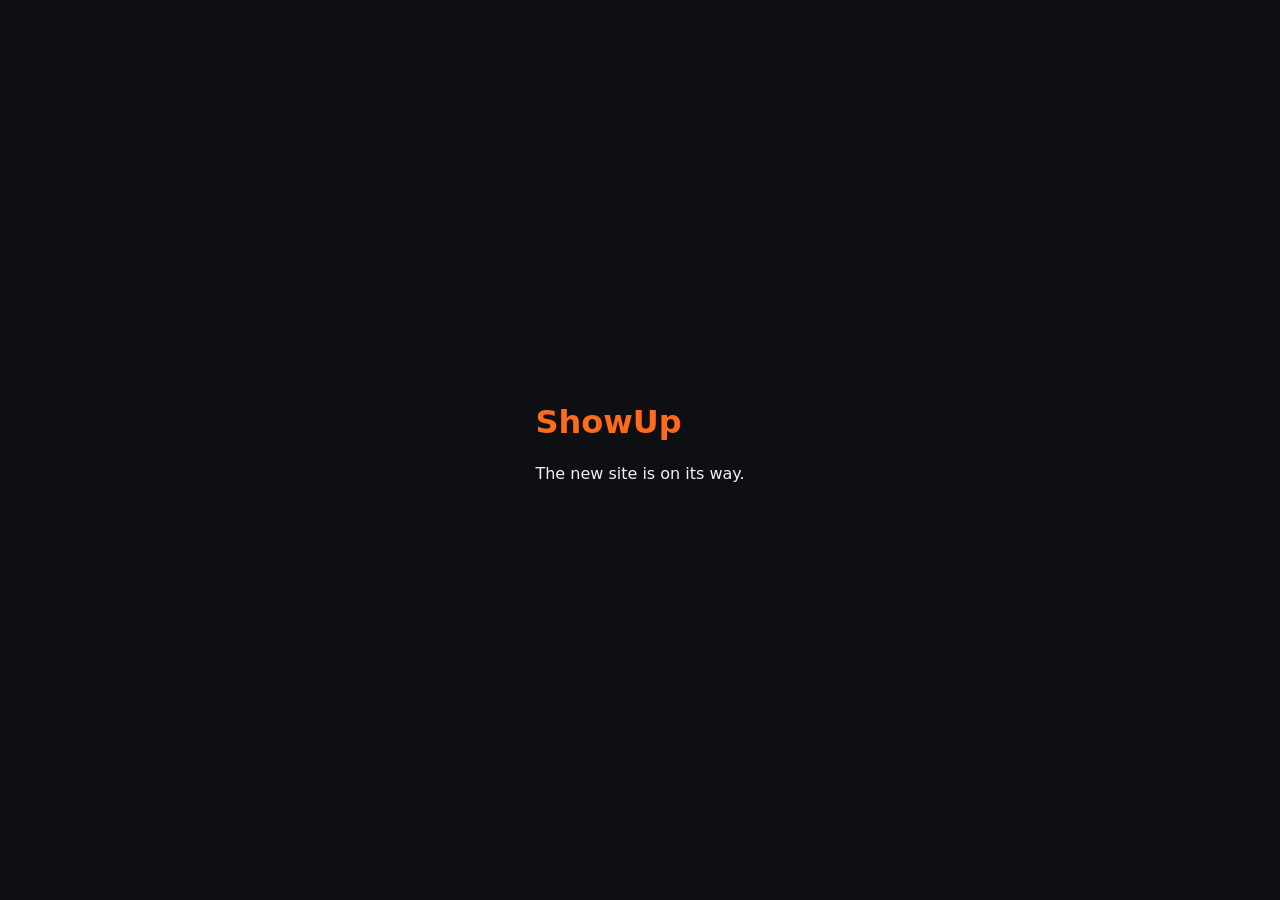
==== index.html @ 79221ba9 "chore: placeholder page while the site is built Co-Authored-By: Claude Opus 5.5 <noreply@anthropic.c" ====
<!doctype html>
<html lang="en"><head><meta charset="utf-8"><meta name="viewport" content="width=device-width, initial-scale=1"><title>ShowUp</title>
<style>body{margin:0;min-height:100vh;display:grid;place-items:center;background:#0E0F12;color:#F2F2F2;font:16px/1.5 system-ui,sans-serif}h1{color:#FF6B1A;margin:0 0 4px}</style></head>
<body><main><h1>ShowUp</h1><p>The new site is on its way.</p></main></body></html>
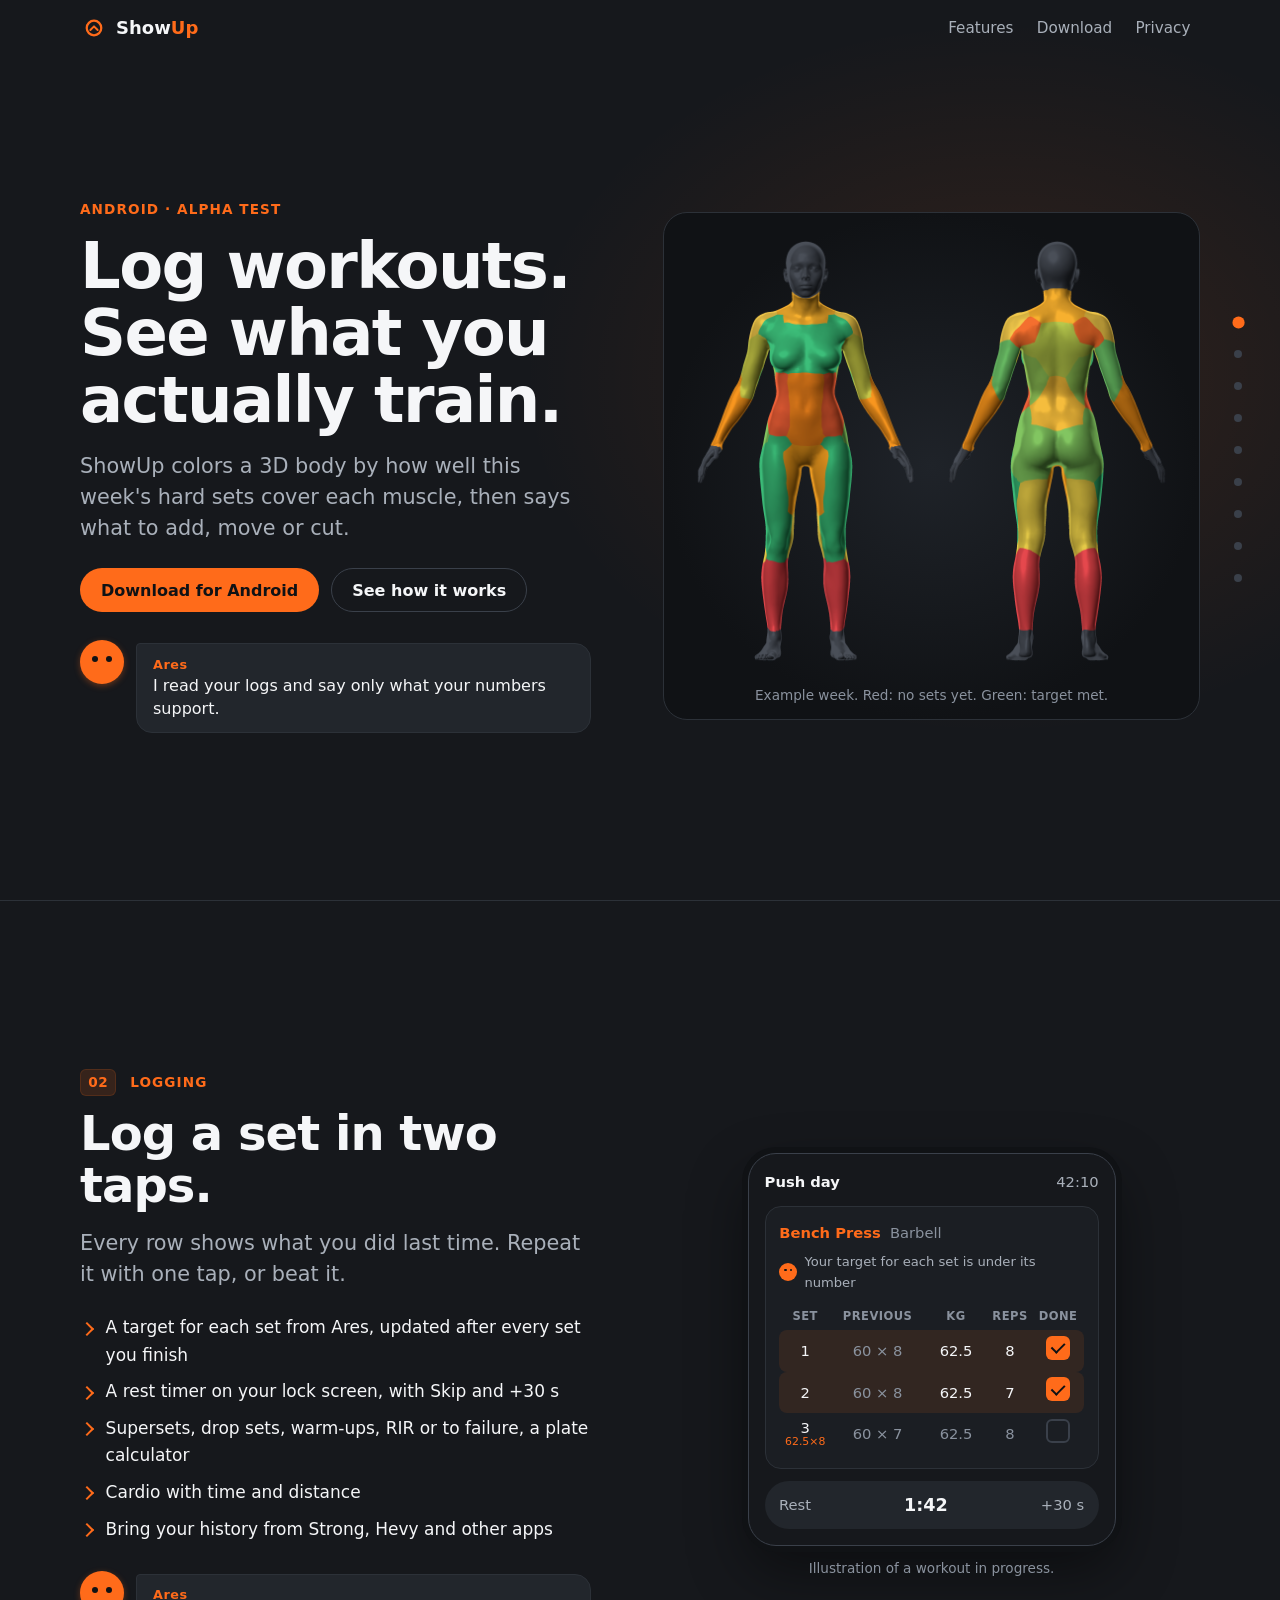
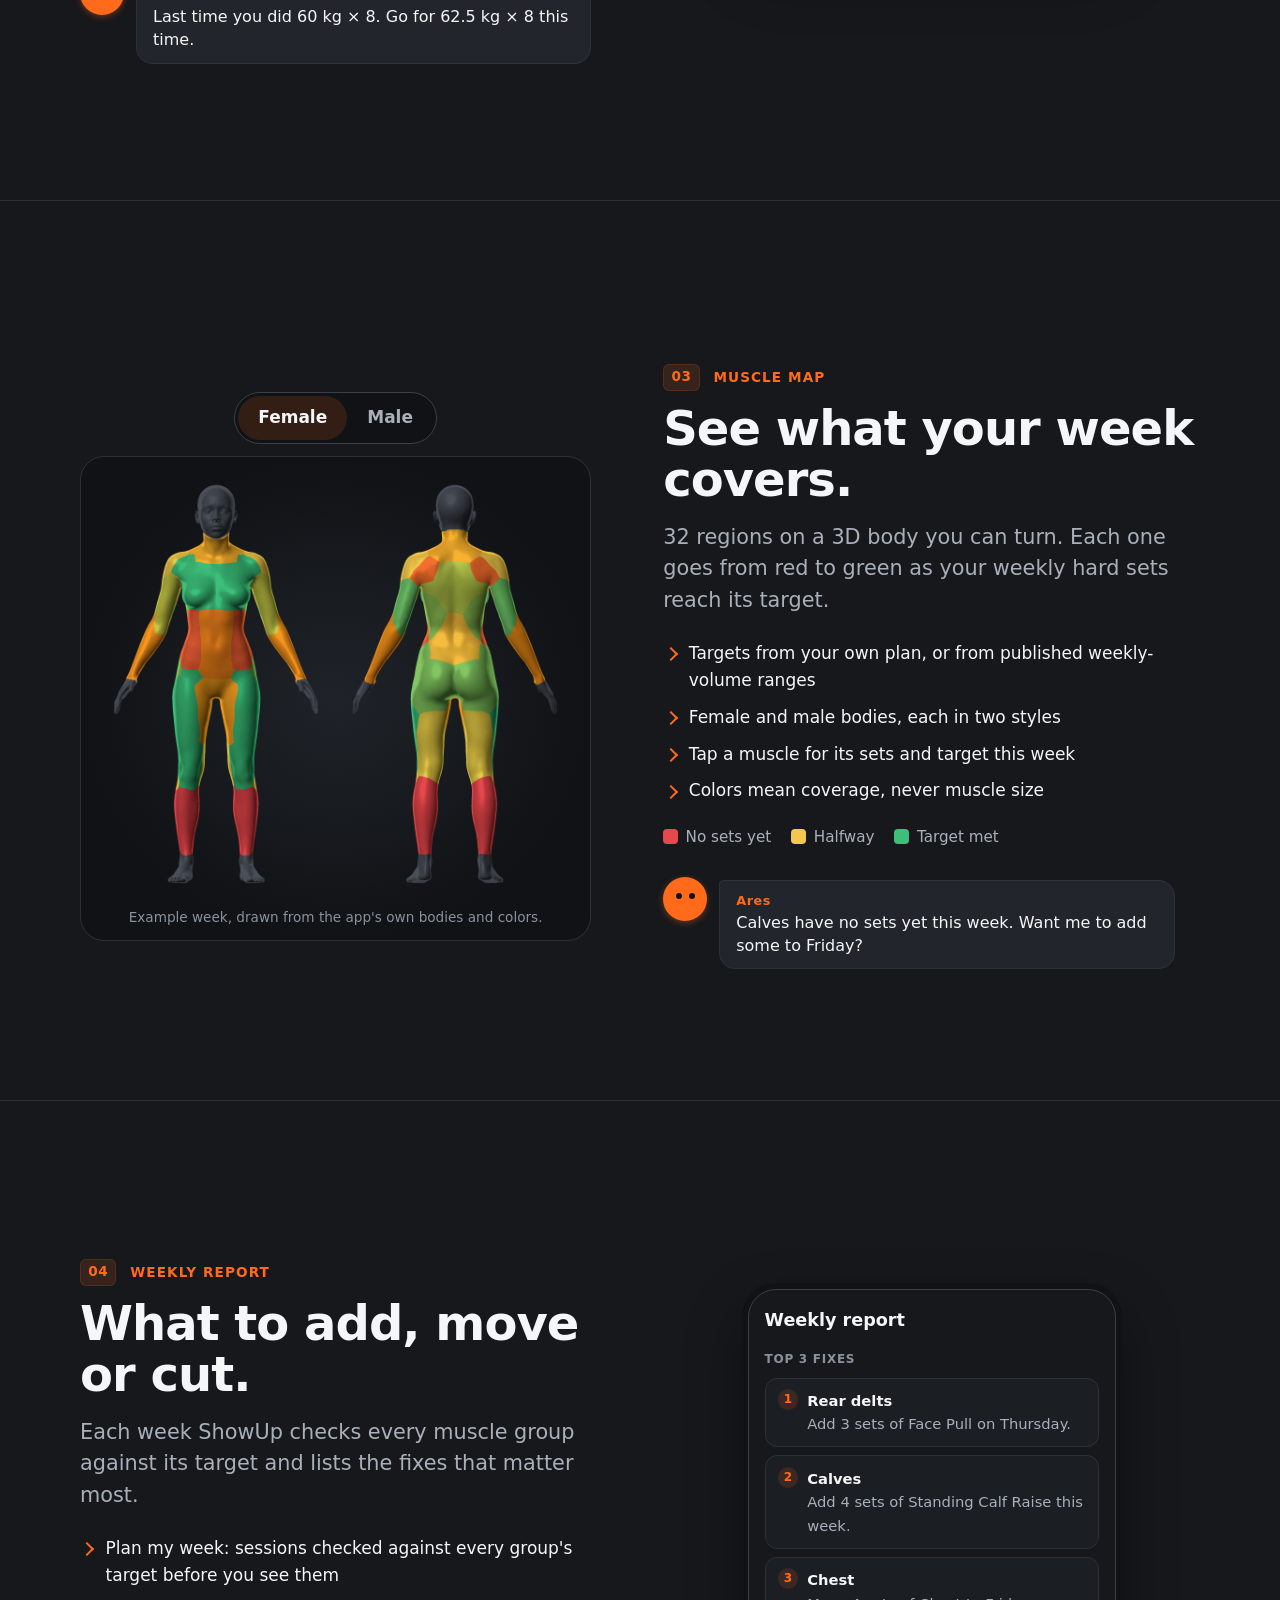
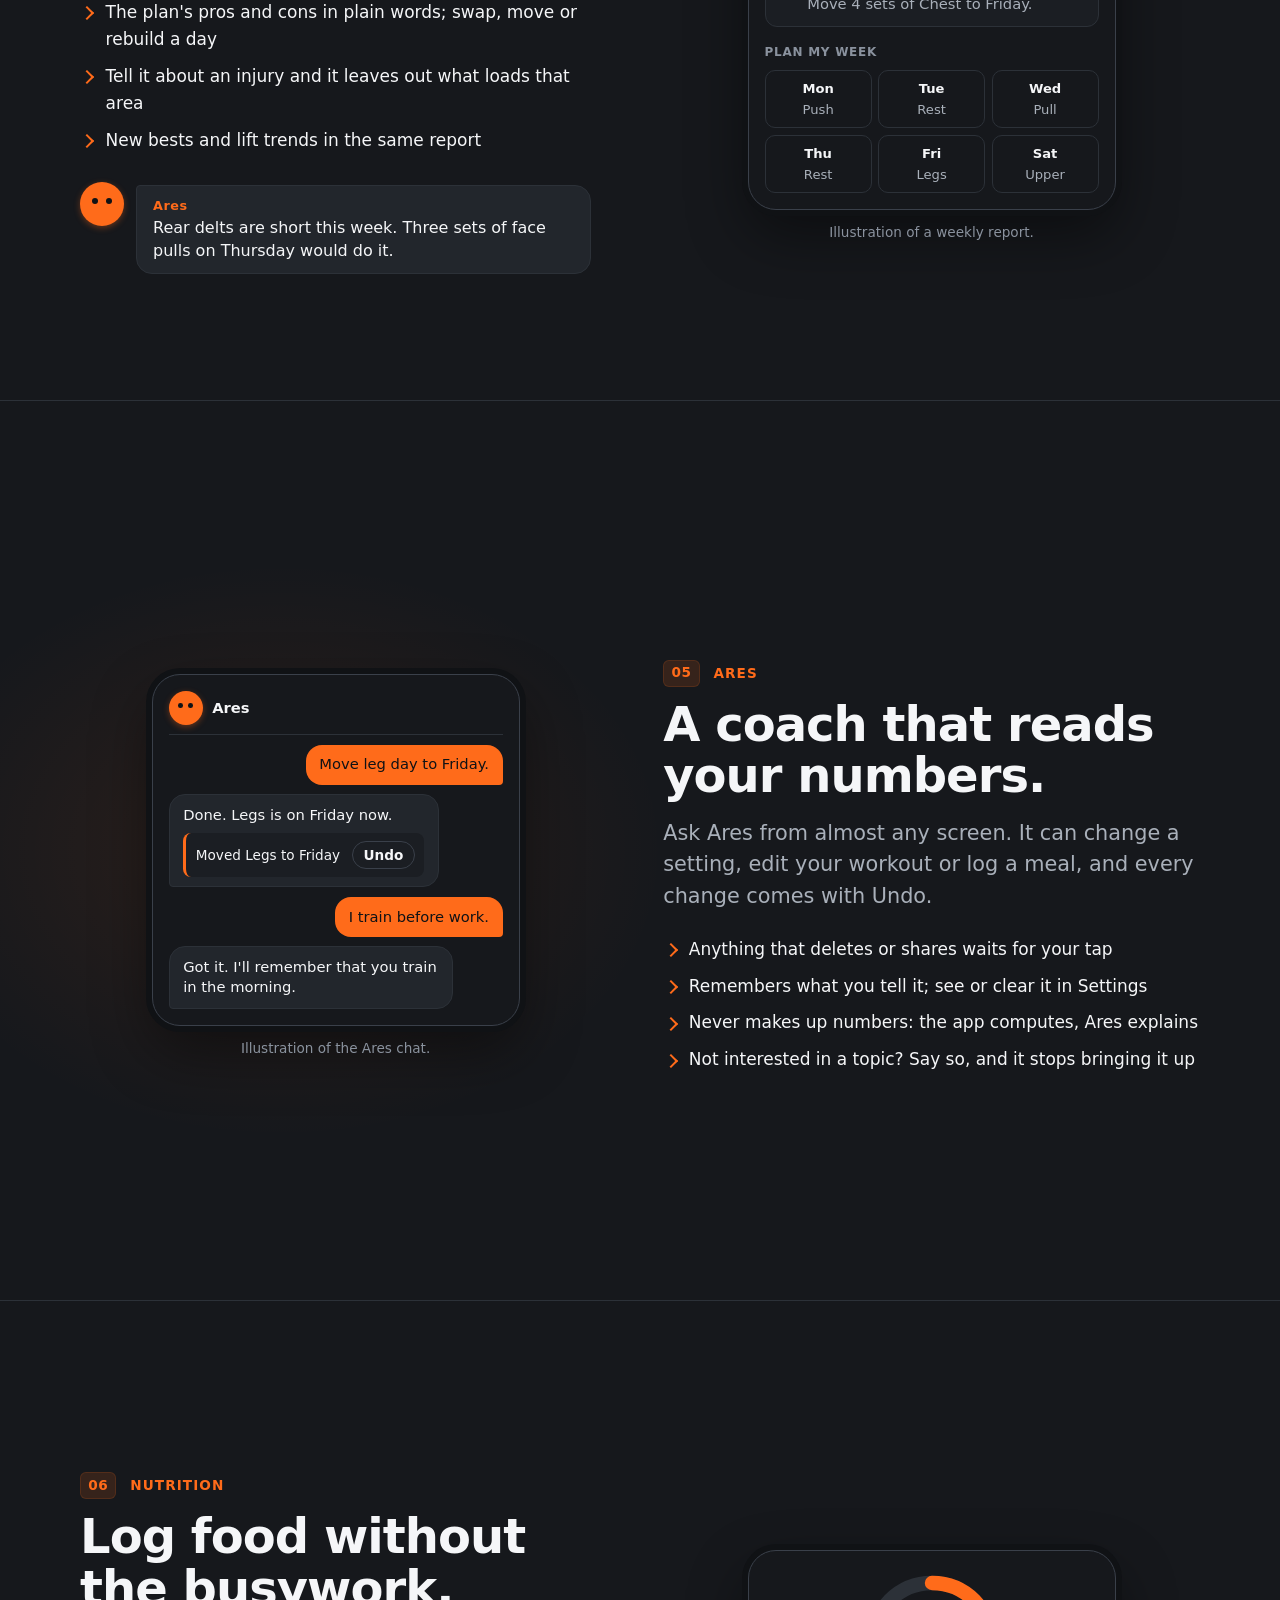
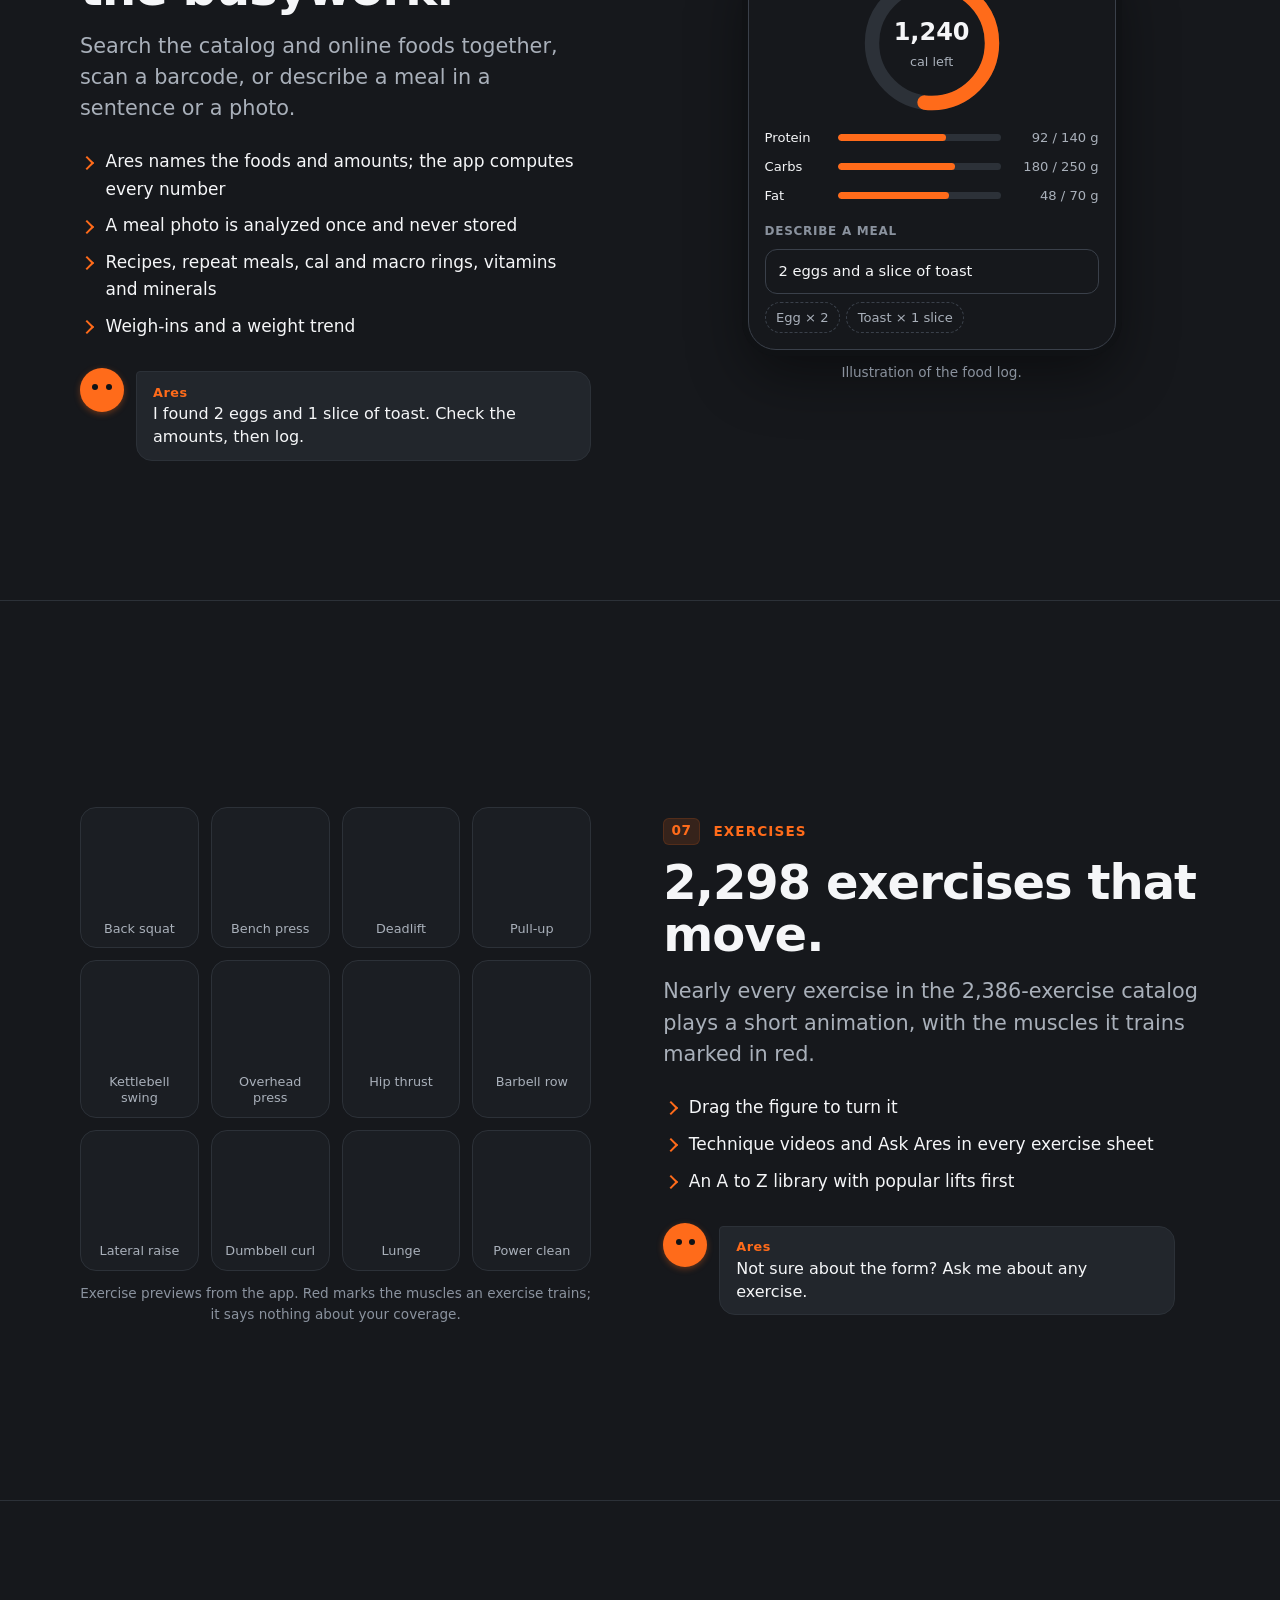
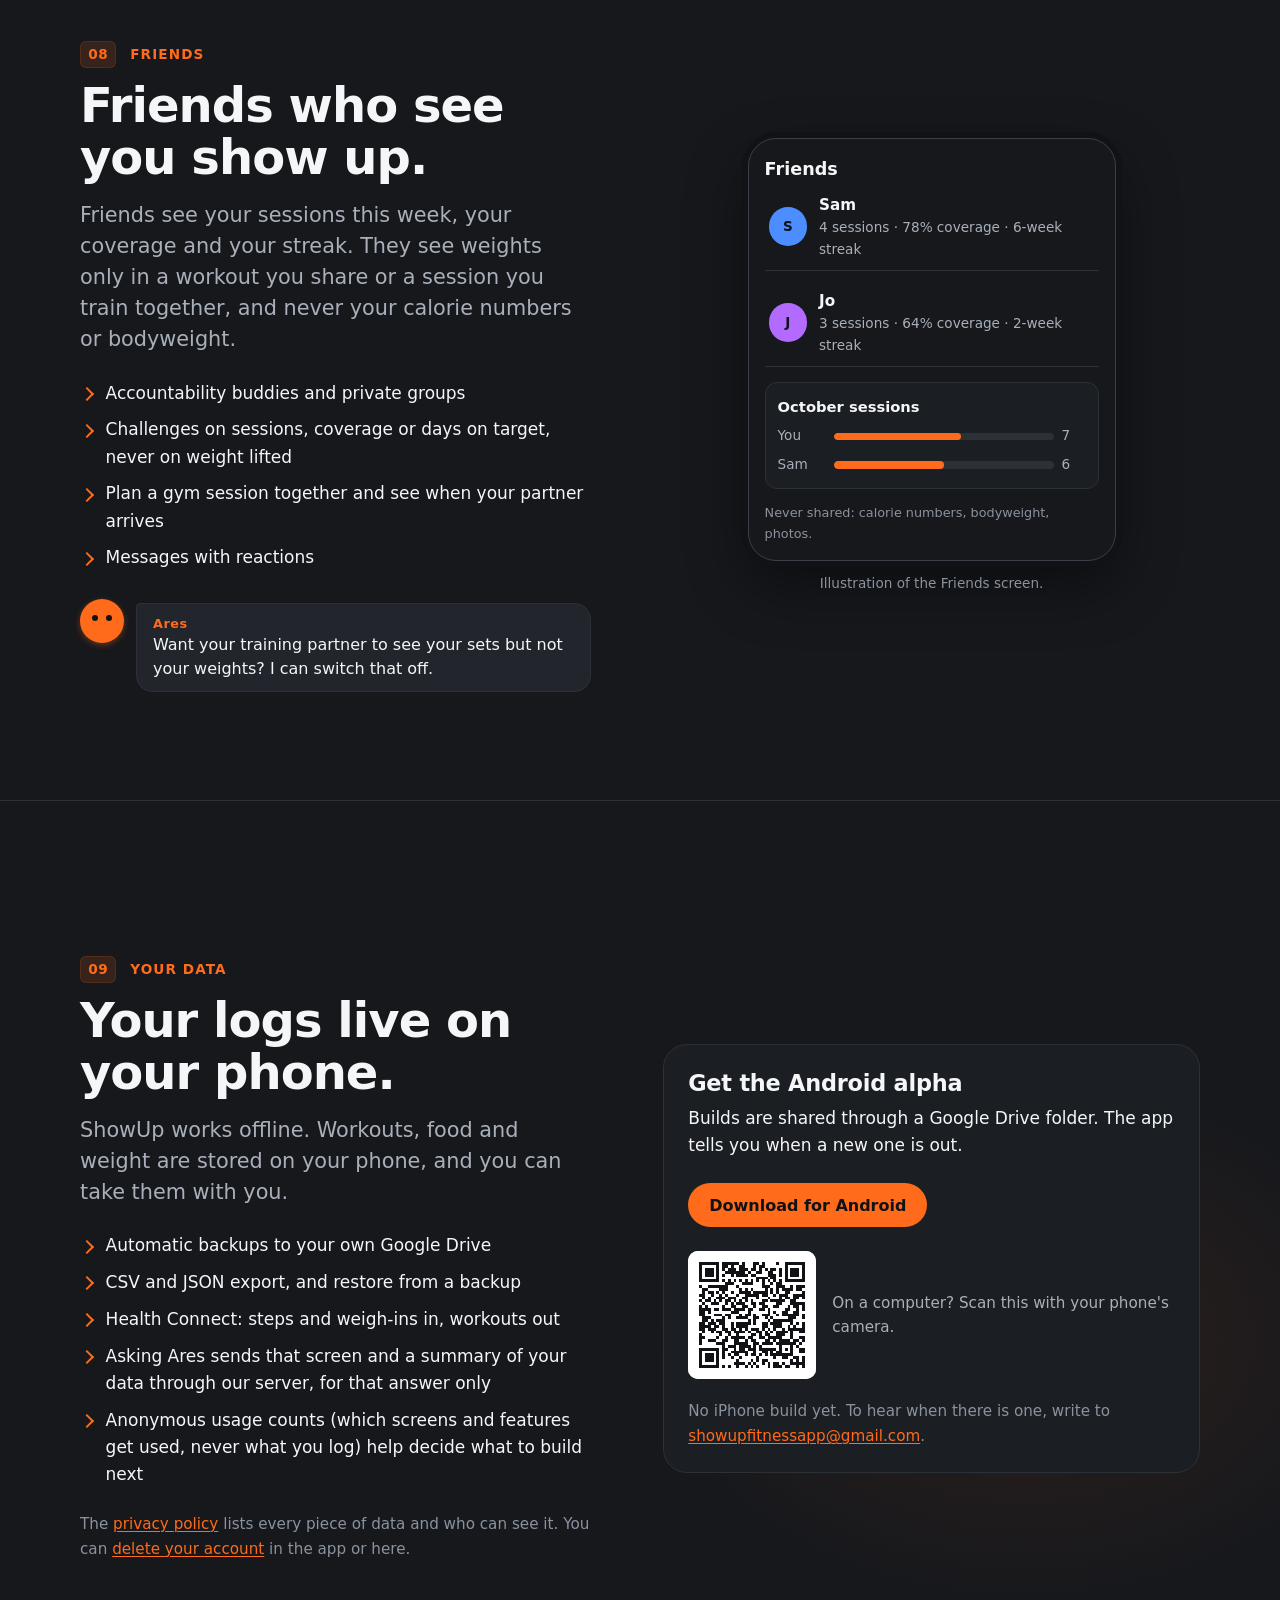
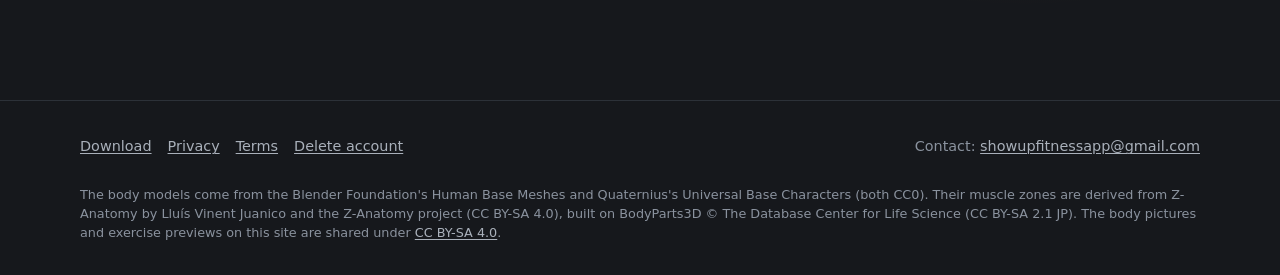
==== commit 8e9bfd52: "feat: product page, download with QR, admin stats page Published from AviCagan/ShowUpFinal web/ by s" ====
--- a/index.html
+++ b/index.html
@@ -1,4 +1,664 @@
 <!doctype html>
-<html lang="en"><head><meta charset="utf-8"><meta name="viewport" content="width=device-width, initial-scale=1"><title>ShowUp</title>
-<style>body{margin:0;min-height:100vh;display:grid;place-items:center;background:#0E0F12;color:#F2F2F2;font:16px/1.5 system-ui,sans-serif}h1{color:#FF6B1A;margin:0 0 4px}</style></head>
-<body><main><h1>ShowUp</h1><p>The new site is on its way.</p></main></body></html>
+<html lang="en" class="deck">
+  <head>
+    <meta charset="utf-8" />
+    <meta name="viewport" content="width=device-width, initial-scale=1" />
+    <meta
+      http-equiv="Content-Security-Policy"
+      content="default-src 'self'; script-src 'self'; style-src 'self'; img-src 'self' data:; connect-src https://lkamzjbnbgkrzbdnymdo.supabase.co; font-src 'self'; object-src 'none'; base-uri 'none'; form-action 'none'" />
+    <meta name="color-scheme" content="dark" />
+    <meta name="theme-color" content="#16181C" />
+    <title>ShowUp: log workouts, see what you train</title>
+    <meta
+      name="description"
+      content="ShowUp is a workout logger for Android with a 3D muscle map, a weekly report, a food log and Ares, a coach that reads your own numbers." />
+    <meta property="og:type" content="website" />
+    <meta property="og:title" content="ShowUp: log workouts, see what you train" />
+    <meta
+      property="og:description"
+      content="A workout logger with a 3D muscle map that shows how well this week's sets cover each muscle." />
+    <meta property="og:image" content="https://avicagan.github.io/Showup-Site/img/og.png" />
+    <meta property="og:image:width" content="1200" />
+    <meta property="og:image:height" content="630" />
+    <meta name="twitter:card" content="summary_large_image" />
+    <link rel="icon" href="img/icon.svg" type="image/svg+xml" />
+    <link rel="icon" href="img/favicon.png" sizes="64x64" type="image/png" />
+    <link rel="stylesheet" href="styles.css" />
+    <link rel="stylesheet" href="site.css" />
+    <script type="module" src="js/site.js"></script>
+  </head>
+  <body class="deck-page">
+    <a class="skip-link" href="#main">Skip to content</a>
+    <header class="site-header deck-header">
+      <div class="wrap wide">
+        <a class="brand" href="./" aria-current="page">
+          <svg class="brand-mark" viewBox="-50 -50 100 100" aria-hidden="true">
+            <circle r="26" fill="none" stroke="currentColor" stroke-width="8" />
+            <path
+              d="M-13 7 0-6 13 7"
+              fill="none"
+              stroke="currentColor"
+              stroke-width="7"
+              stroke-linecap="round"
+              stroke-linejoin="round" />
+          </svg>
+          <span>Show<b>Up</b></span>
+        </a>
+        <nav class="site-nav" aria-label="Site">
+          <a href="#map">Features</a>
+          <a href="download/">Download</a>
+          <a href="privacy.html">Privacy</a>
+        </nav>
+      </div>
+    </header>
+
+    <nav class="deck-dots" aria-label="Slides">
+      <a href="#start" aria-label="Start"></a>
+      <a href="#log" aria-label="Logging"></a>
+      <a href="#map" aria-label="Muscle map"></a>
+      <a href="#report" aria-label="Weekly report"></a>
+      <a href="#ares" aria-label="Ares"></a>
+      <a href="#food" aria-label="Nutrition"></a>
+      <a href="#moves" aria-label="Exercises"></a>
+      <a href="#friends" aria-label="Friends"></a>
+      <a href="#data" aria-label="Your data"></a>
+    </nav>
+
+    <main id="main">
+      <!-- 1. Start -->
+      <section class="slide slide-hero" id="start" aria-labelledby="start-title">
+        <div class="wrap wide slide-grid">
+          <div class="slide-copy">
+            <p class="kicker">Android · alpha test</p>
+            <h1 id="start-title">Log workouts. See what you actually train.</h1>
+            <p class="lede">
+              ShowUp colors a 3D body by how well this week's hard sets cover each muscle, then says
+              what to add, move or cut.
+            </p>
+            <div class="actions">
+              <a class="button button-primary" href="download/">Download for Android</a>
+              <a class="button button-secondary" href="#log">See how it works</a>
+            </div>
+            <p class="release-chip" data-release-label hidden></p>
+            <div class="ares-says">
+              <span class="ares" aria-hidden="true"><i></i><i></i></span>
+              <p class="bubble">
+                <span class="bubble-name">Ares</span>
+                I read your logs and say only what your numbers support.
+              </p>
+            </div>
+          </div>
+          <figure class="stage slide-visual">
+            <img
+              src="img/map-female.png"
+              width="1018"
+              height="900"
+              alt="The ShowUp muscle map, front and back, in an example week: chest, front shoulders and quads green, back and arms yellow to orange, calves red." />
+            <figcaption>Example week. Red: no sets yet. Green: target met.</figcaption>
+          </figure>
+        </div>
+      </section>
+
+      <!-- 2. Logging -->
+      <section class="slide" id="log" aria-labelledby="log-title">
+        <div class="wrap wide slide-grid">
+          <div class="slide-copy">
+            <p class="kicker"><span class="slide-no">02</span> Logging</p>
+            <h2 id="log-title">Log a set in two taps.</h2>
+            <p class="lede">
+              Every row shows what you did last time. Repeat it with one tap, or beat it.
+            </p>
+            <ul class="points">
+              <li>A target for each set from Ares, updated after every set you finish</li>
+              <li>A rest timer on your lock screen, with Skip and +30 s</li>
+              <li>Supersets, drop sets, warm-ups, RIR or to failure, a plate calculator</li>
+              <li>Cardio with time and distance</li>
+              <li>Bring your history from Strong, Hevy and other apps</li>
+            </ul>
+            <div class="ares-says">
+              <span class="ares" aria-hidden="true"><i></i><i></i></span>
+              <p class="bubble">
+                <span class="bubble-name">Ares</span>
+                Last time you did 60 kg × 8. Go for 62.5 kg × 8 this time.
+              </p>
+            </div>
+          </div>
+          <figure class="mock slide-visual" aria-labelledby="log-mock-caption">
+            <div class="phone">
+              <div class="phone-bar"><span>Push day</span><span class="timer">42:10</span></div>
+              <div class="ex-card">
+                <p class="ex-name">Bench Press <span>Barbell</span></p>
+                <p class="ex-ares">
+                  <span class="ares ares-tiny" aria-hidden="true"><i></i><i></i></span>
+                  Your target for each set is under its number
+                </p>
+                <div class="set-table" role="table" aria-label="Sets">
+                  <div class="set-row set-head" role="row">
+                    <span role="columnheader">Set</span>
+                    <span role="columnheader">Previous</span>
+                    <span role="columnheader">kg</span>
+                    <span role="columnheader">Reps</span>
+                    <span role="columnheader">Done</span>
+                  </div>
+                  <div class="set-row is-done" role="row">
+                    <span role="cell">1</span>
+                    <span role="cell">60 × 8</span>
+                    <span role="cell">62.5</span>
+                    <span role="cell">8</span>
+                    <span role="cell"
+                      ><span class="tick"><span class="visually-hidden">Done</span></span></span
+                    >
+                  </div>
+                  <div class="set-row is-done" role="row">
+                    <span role="cell">2</span>
+                    <span role="cell">60 × 8</span>
+                    <span role="cell">62.5</span>
+                    <span role="cell">7</span>
+                    <span role="cell"
+                      ><span class="tick"><span class="visually-hidden">Done</span></span></span
+                    >
+                  </div>
+                  <div class="set-row" role="row">
+                    <span role="cell" class="set-no">3<small>62.5×8</small></span>
+                    <span role="cell">60 × 7</span>
+                    <span role="cell" class="ghost">62.5</span>
+                    <span role="cell" class="ghost">8</span>
+                    <span role="cell"
+                      ><span class="tick tick-open"
+                        ><span class="visually-hidden">Not done</span></span
+                      ></span
+                    >
+                  </div>
+                </div>
+              </div>
+              <div class="rest-bar"><span>Rest</span><b>1:42</b><span>+30 s</span></div>
+            </div>
+            <figcaption id="log-mock-caption">Illustration of a workout in progress.</figcaption>
+          </figure>
+        </div>
+      </section>
+
+      <!-- 3. Muscle map -->
+      <section class="slide" id="map" aria-labelledby="map-title">
+        <div class="wrap wide slide-grid flip">
+          <div class="slide-copy">
+            <p class="kicker"><span class="slide-no">03</span> Muscle map</p>
+            <h2 id="map-title">See what your week covers.</h2>
+            <p class="lede">
+              32 regions on a 3D body you can turn. Each one goes from red to green as your weekly
+              hard sets reach its target.
+            </p>
+            <ul class="points">
+              <li>Targets from your own plan, or from published weekly-volume ranges</li>
+              <li>Female and male bodies, each in two styles</li>
+              <li>Tap a muscle for its sets and target this week</li>
+              <li>Colors mean coverage, never muscle size</li>
+            </ul>
+            <ul class="legend" aria-label="Map colors">
+              <li><span class="swatch swatch-low" aria-hidden="true"></span>No sets yet</li>
+              <li><span class="swatch swatch-mid" aria-hidden="true"></span>Halfway</li>
+              <li><span class="swatch swatch-high" aria-hidden="true"></span>Target met</li>
+            </ul>
+            <div class="ares-says">
+              <span class="ares" aria-hidden="true"><i></i><i></i></span>
+              <p class="bubble">
+                <span class="bubble-name">Ares</span>
+                Calves have no sets yet this week. Want me to add some to Friday?
+              </p>
+            </div>
+          </div>
+          <div class="map-switch slide-visual">
+            <input type="radio" name="body" id="body-female" checked />
+            <input type="radio" name="body" id="body-male" />
+            <div class="segmented">
+              <label for="body-female">Female</label>
+              <label for="body-male">Male</label>
+            </div>
+            <figure class="stage">
+              <img
+                class="map-female"
+                src="img/map-female.png"
+                width="1018"
+                height="900"
+                loading="lazy"
+                alt="The female body, front and back, in an example week." />
+              <img
+                class="map-male"
+                src="img/map-male.png"
+                width="1018"
+                height="900"
+                loading="lazy"
+                alt="The male body, front and back, in the same example week." />
+              <figcaption>Example week, drawn from the app's own bodies and colors.</figcaption>
+            </figure>
+          </div>
+        </div>
+      </section>
+
+      <!-- 4. Weekly report and plan -->
+      <section class="slide" id="report" aria-labelledby="report-title">
+        <div class="wrap wide slide-grid">
+          <div class="slide-copy">
+            <p class="kicker"><span class="slide-no">04</span> Weekly report</p>
+            <h2 id="report-title">What to add, move or cut.</h2>
+            <p class="lede">
+              Each week ShowUp checks every muscle group against its target and lists the fixes that
+              matter most.
+            </p>
+            <ul class="points">
+              <li>
+                Plan my week: sessions checked against every group's target before you see them
+              </li>
+              <li>The plan's pros and cons in plain words; swap, move or rebuild a day</li>
+              <li>Tell it about an injury and it leaves out what loads that area</li>
+              <li>New bests and lift trends in the same report</li>
+            </ul>
+            <div class="ares-says">
+              <span class="ares" aria-hidden="true"><i></i><i></i></span>
+              <p class="bubble">
+                <span class="bubble-name">Ares</span>
+                Rear delts are short this week. Three sets of face pulls on Thursday would do it.
+              </p>
+            </div>
+          </div>
+          <figure class="mock slide-visual" aria-labelledby="report-mock-caption">
+            <div class="phone">
+              <p class="mock-title">Weekly report</p>
+              <p class="mock-sub">Top 3 fixes</p>
+              <ol class="fixes">
+                <li>
+                  <b>Rear delts</b>
+                  <span>Add 3 sets of Face Pull on Thursday.</span>
+                </li>
+                <li>
+                  <b>Calves</b>
+                  <span>Add 4 sets of Standing Calf Raise this week.</span>
+                </li>
+                <li>
+                  <b>Chest</b>
+                  <span>Move 4 sets of Chest to Friday.</span>
+                </li>
+              </ol>
+              <p class="mock-sub">Plan my week</p>
+              <ul class="week">
+                <li><b>Mon</b>Push</li>
+                <li><b>Tue</b>Rest</li>
+                <li><b>Wed</b>Pull</li>
+                <li><b>Thu</b>Rest</li>
+                <li><b>Fri</b>Legs</li>
+                <li><b>Sat</b>Upper</li>
+              </ul>
+            </div>
+            <figcaption id="report-mock-caption">Illustration of a weekly report.</figcaption>
+          </figure>
+        </div>
+      </section>
+
+      <!-- 5. Ares -->
+      <section class="slide slide-ares" id="ares" aria-labelledby="ares-title">
+        <div class="wrap wide slide-grid flip">
+          <div class="slide-copy">
+            <p class="kicker"><span class="slide-no">05</span> Ares</p>
+            <h2 id="ares-title">A coach that reads your numbers.</h2>
+            <p class="lede">
+              Ask Ares from almost any screen. It can change a setting, edit your workout or log a
+              meal, and every change comes with Undo.
+            </p>
+            <ul class="points">
+              <li>Anything that deletes or shares waits for your tap</li>
+              <li>Remembers what you tell it; see or clear it in Settings</li>
+              <li>Never makes up numbers: the app computes, Ares explains</li>
+              <li>Not interested in a topic? Say so, and it stops bringing it up</li>
+            </ul>
+          </div>
+          <figure class="mock slide-visual" aria-labelledby="ares-mock-caption">
+            <div class="phone chat">
+              <div class="chat-head">
+                <span class="ares ares-big" aria-hidden="true"><i></i><i></i></span>
+                <span>Ares</span>
+              </div>
+              <p class="msg msg-me">Move leg day to Friday.</p>
+              <div class="msg msg-ares">
+                <p>Done. Legs is on Friday now.</p>
+                <div class="action-card">
+                  <span>Moved Legs to Friday</span>
+                  <span class="mini-button">Undo</span>
+                </div>
+              </div>
+              <p class="msg msg-me">I train before work.</p>
+              <p class="msg msg-ares">Got it. I'll remember that you train in the morning.</p>
+            </div>
+            <figcaption id="ares-mock-caption">Illustration of the Ares chat.</figcaption>
+          </figure>
+        </div>
+      </section>
+
+      <!-- 6. Nutrition -->
+      <section class="slide" id="food" aria-labelledby="food-title">
+        <div class="wrap wide slide-grid">
+          <div class="slide-copy">
+            <p class="kicker"><span class="slide-no">06</span> Nutrition</p>
+            <h2 id="food-title">Log food without the busywork.</h2>
+            <p class="lede">
+              Search the catalog and online foods together, scan a barcode, or describe a meal in a
+              sentence or a photo.
+            </p>
+            <ul class="points">
+              <li>Ares names the foods and amounts; the app computes every number</li>
+              <li>A meal photo is analyzed once and never stored</li>
+              <li>Recipes, repeat meals, cal and macro rings, vitamins and minerals</li>
+              <li>Weigh-ins and a weight trend</li>
+            </ul>
+            <div class="ares-says">
+              <span class="ares" aria-hidden="true"><i></i><i></i></span>
+              <p class="bubble">
+                <span class="bubble-name">Ares</span>
+                I found 2 eggs and 1 slice of toast. Check the amounts, then log.
+              </p>
+            </div>
+          </div>
+          <figure class="mock slide-visual" aria-labelledby="food-mock-caption">
+            <div class="phone">
+              <div class="rings">
+                <svg viewBox="0 0 120 120" class="ring" aria-hidden="true">
+                  <circle cx="60" cy="60" r="50" class="ring-track" />
+                  <circle cx="60" cy="60" r="50" class="ring-fill" pathLength="100" />
+                </svg>
+                <p class="ring-label"><b>1,240</b> cal left</p>
+              </div>
+              <ul class="macros">
+                <li>
+                  <span>Protein</span><i class="bar"><i class="bar-fill bar-66"></i></i>92 / 140 g
+                </li>
+                <li>
+                  <span>Carbs</span><i class="bar"><i class="bar-fill bar-72"></i></i>180 / 250 g
+                </li>
+                <li>
+                  <span>Fat</span><i class="bar"><i class="bar-fill bar-68"></i></i>48 / 70 g
+                </li>
+              </ul>
+              <p class="mock-sub">Describe a meal</p>
+              <p class="describe">2 eggs and a slice of toast</p>
+              <p class="chips"><span>Egg × 2</span><span>Toast × 1 slice</span></p>
+            </div>
+            <figcaption id="food-mock-caption">Illustration of the food log.</figcaption>
+          </figure>
+        </div>
+      </section>
+
+      <!-- 7. Exercises -->
+      <section class="slide" id="moves" aria-labelledby="moves-title">
+        <div class="wrap wide slide-grid flip">
+          <div class="slide-copy">
+            <p class="kicker"><span class="slide-no">07</span> Exercises</p>
+            <h2 id="moves-title">2,298 exercises that move.</h2>
+            <p class="lede">
+              Nearly every exercise in the 2,386-exercise catalog plays a short animation, with the
+              muscles it trains marked in red.
+            </p>
+            <ul class="points">
+              <li>Drag the figure to turn it</li>
+              <li>Technique videos and Ask Ares in every exercise sheet</li>
+              <li>An A to Z library with popular lifts first</li>
+            </ul>
+            <div class="ares-says">
+              <span class="ares" aria-hidden="true"><i></i><i></i></span>
+              <p class="bubble">
+                <span class="bubble-name">Ares</span>
+                Not sure about the form? Ask me about any exercise.
+              </p>
+            </div>
+          </div>
+          <figure class="thumbs slide-visual" aria-labelledby="moves-caption">
+            <ul>
+              <li>
+                <img
+                  src="img/exercises/female-squat-barbell-quads.png"
+                  width="192"
+                  height="192"
+                  loading="lazy"
+                  alt="" />
+                Back squat
+              </li>
+              <li>
+                <img
+                  src="img/exercises/male-bench_press-barbell-chest.png"
+                  width="192"
+                  height="192"
+                  loading="lazy"
+                  alt="" />
+                Bench press
+              </li>
+              <li>
+                <img
+                  src="img/exercises/female-deadlift-barbell-erectors.png"
+                  width="192"
+                  height="192"
+                  loading="lazy"
+                  alt="" />
+                Deadlift
+              </li>
+              <li>
+                <img
+                  src="img/exercises/male-pull_up-none-lats.png"
+                  width="192"
+                  height="192"
+                  loading="lazy"
+                  alt="" />
+                Pull-up
+              </li>
+              <li>
+                <img
+                  src="img/exercises/female-kettlebell_swing-kettlebell-glutes.png"
+                  width="192"
+                  height="192"
+                  loading="lazy"
+                  alt="" />
+                Kettlebell swing
+              </li>
+              <li>
+                <img
+                  src="img/exercises/male-overhead_press-barbell-delt_front.png"
+                  width="192"
+                  height="192"
+                  loading="lazy"
+                  alt="" />
+                Overhead press
+              </li>
+              <li>
+                <img
+                  src="img/exercises/female-hip_thrust-barbell-glutes.png"
+                  width="192"
+                  height="192"
+                  loading="lazy"
+                  alt="" />
+                Hip thrust
+              </li>
+              <li>
+                <img
+                  src="img/exercises/male-row-barbell-upper_back.png"
+                  width="192"
+                  height="192"
+                  loading="lazy"
+                  alt="" />
+                Barbell row
+              </li>
+              <li>
+                <img
+                  src="img/exercises/female-lateral_raise-dumbbells-delt_side.png"
+                  width="192"
+                  height="192"
+                  loading="lazy"
+                  alt="" />
+                Lateral raise
+              </li>
+              <li>
+                <img
+                  src="img/exercises/male-curl-dumbbells-biceps.png"
+                  width="192"
+                  height="192"
+                  loading="lazy"
+                  alt="" />
+                Dumbbell curl
+              </li>
+              <li>
+                <img
+                  src="img/exercises/female-lunge-dumbbells-quads.png"
+                  width="192"
+                  height="192"
+                  loading="lazy"
+                  alt="" />
+                Lunge
+              </li>
+              <li>
+                <img
+                  src="img/exercises/male-power_clean-barbell-delt_front.png"
+                  width="192"
+                  height="192"
+                  loading="lazy"
+                  alt="" />
+                Power clean
+              </li>
+            </ul>
+            <figcaption id="moves-caption">
+              Exercise previews from the app. Red marks the muscles an exercise trains; it says
+              nothing about your coverage.
+            </figcaption>
+          </figure>
+        </div>
+      </section>
+
+      <!-- 8. Friends -->
+      <section class="slide" id="friends" aria-labelledby="friends-title">
+        <div class="wrap wide slide-grid">
+          <div class="slide-copy">
+            <p class="kicker"><span class="slide-no">08</span> Friends</p>
+            <h2 id="friends-title">Friends who see you show up.</h2>
+            <p class="lede">
+              Friends see your sessions this week, your coverage and your streak. They see weights
+              only in a workout you share or a session you train together, and never your calorie
+              numbers or bodyweight.
+            </p>
+            <ul class="points">
+              <li>Accountability buddies and private groups</li>
+              <li>Challenges on sessions, coverage or days on target, never on weight lifted</li>
+              <li>Plan a gym session together and see when your partner arrives</li>
+              <li>Messages with reactions</li>
+            </ul>
+            <div class="ares-says">
+              <span class="ares" aria-hidden="true"><i></i><i></i></span>
+              <p class="bubble">
+                <span class="bubble-name">Ares</span>
+                Want your training partner to see your sets but not your weights? I can switch that
+                off.
+              </p>
+            </div>
+          </div>
+          <figure class="mock slide-visual" aria-labelledby="friends-mock-caption">
+            <div class="phone">
+              <p class="mock-title">Friends</p>
+              <ul class="friends">
+                <li>
+                  <span class="avatar" aria-hidden="true">S</span>
+                  <span><b>Sam</b>4 sessions · 78% coverage · 6-week streak</span>
+                </li>
+                <li>
+                  <span class="avatar avatar-2" aria-hidden="true">J</span>
+                  <span><b>Jo</b>3 sessions · 64% coverage · 2-week streak</span>
+                </li>
+              </ul>
+              <div class="challenge">
+                <p><b>October sessions</b></p>
+                <p class="challenge-row">
+                  <span>You</span><i class="bar"><i class="bar-fill bar-58"></i></i>7
+                </p>
+                <p class="challenge-row">
+                  <span>Sam</span><i class="bar"><i class="bar-fill bar-50"></i></i>6
+                </p>
+              </div>
+              <p class="never">Never shared: calorie numbers, bodyweight, photos.</p>
+            </div>
+            <figcaption id="friends-mock-caption">Illustration of the Friends screen.</figcaption>
+          </figure>
+        </div>
+      </section>
+
+      <!-- 9. Your data and download -->
+      <section class="slide slide-end" id="data" aria-labelledby="data-title">
+        <div class="wrap wide slide-grid">
+          <div class="slide-copy">
+            <p class="kicker"><span class="slide-no">09</span> Your data</p>
+            <h2 id="data-title">Your logs live on your phone.</h2>
+            <p class="lede">
+              ShowUp works offline. Workouts, food and weight are stored on your phone, and you can
+              take them with you.
+            </p>
+            <ul class="points">
+              <li>Automatic backups to your own Google Drive</li>
+              <li>CSV and JSON export, and restore from a backup</li>
+              <li>Health Connect: steps and weigh-ins in, workouts out</li>
+              <li>
+                Asking Ares sends that screen and a summary of your data through our server, for
+                that answer only
+              </li>
+              <li>
+                Anonymous usage counts (which screens and features get used, never what you log)
+                help decide what to build next
+              </li>
+            </ul>
+            <p class="meta">
+              The <a href="privacy.html">privacy policy</a> lists every piece of data and who can
+              see it. You can <a href="delete-account.html">delete your account</a> in the app or
+              here.
+            </p>
+          </div>
+          <div class="get card slide-visual">
+            <h3>Get the Android alpha</h3>
+            <p>
+              Builds are shared through a Google Drive folder. The app tells you when a new one is
+              out.
+            </p>
+            <div class="actions">
+              <a class="button button-primary" href="download/">Download for Android</a>
+            </div>
+            <p class="release-chip" data-release-label hidden></p>
+            <div class="get-qr">
+              <img
+                src="img/download-qr.svg"
+                width="160"
+                height="160"
+                alt="QR code that opens the ShowUp download folder on Google Drive" />
+              <p>On a computer? Scan this with your phone's camera.</p>
+            </div>
+            <p class="meta">
+              No iPhone build yet. To hear when there is one, write to
+              <a href="mailto:showupfitnessapp@gmail.com">showupfitnessapp@gmail.com</a>.
+            </p>
+          </div>
+        </div>
+      </section>
+    </main>
+
+    <footer class="site-footer">
+      <div class="wrap wide footer-grid">
+        <nav aria-label="Legal">
+          <a href="download/">Download</a>
+          <a href="privacy.html">Privacy</a>
+          <a href="terms.html">Terms</a>
+          <a href="delete-account.html">Delete account</a>
+        </nav>
+        <span
+          >Contact: <a href="mailto:showupfitnessapp@gmail.com">showupfitnessapp@gmail.com</a></span
+        >
+        <p class="credits">
+          The body models come from the Blender Foundation's Human Base Meshes and Quaternius's
+          Universal Base Characters (both CC0). Their muscle zones are derived from Z-Anatomy by
+          Lluís Vinent Juanico and the Z-Anatomy project (CC BY-SA 4.0), built on BodyParts3D © The
+          Database Center for Life Science (CC BY-SA 2.1 JP). The body pictures and exercise
+          previews on this site are shared under
+          <a href="https://creativecommons.org/licenses/by-sa/4.0/">CC BY-SA 4.0</a>.
+        </p>
+      </div>
+    </footer>
+  </body>
+</html>
--- a/styles.css
+++ b/styles.css
@@ -0,0 +1,401 @@
+/*
+ * ShowUp website. One stylesheet for every page. Dark only, the app's palette
+ * (src/theme/tokens.ts): gray-900 background, orange-400 accent, light text.
+ * No frameworks, no external fonts, no scripts here.
+ */
+
+:root {
+  color-scheme: dark;
+  --bg: #16181c;
+  --surface: #1b1e23;
+  --surface-raised: #22262c;
+  --border: #2c3138;
+  --border-strong: #3a404a;
+  --text: #f5f6f8;
+  --text-secondary: #a9b0ba;
+  --text-muted: #8a929e;
+  --accent: #ff6b1a;
+  --accent-pressed: #e85c0f;
+  --accent-muted: rgba(255, 107, 26, 0.16);
+  --on-accent: #101215;
+  --measure: 44rem;
+  --touch: 44px;
+}
+
+* {
+  box-sizing: border-box;
+}
+
+html {
+  background: var(--bg);
+  -webkit-text-size-adjust: 100%;
+}
+
+body {
+  margin: 0;
+  font-family:
+    system-ui,
+    -apple-system,
+    'Segoe UI',
+    Roboto,
+    Helvetica,
+    Arial,
+    sans-serif;
+  font-size: 1.0625rem;
+  line-height: 1.6;
+  color: var(--text);
+  background: var(--bg);
+}
+
+a {
+  color: var(--accent);
+  text-decoration-thickness: 1px;
+  text-underline-offset: 0.15em;
+}
+
+a:hover {
+  color: var(--accent-pressed);
+}
+
+a:focus-visible,
+button:focus-visible {
+  outline: 2px solid var(--accent);
+  outline-offset: 3px;
+  border-radius: 4px;
+}
+
+h1,
+h2,
+h3 {
+  line-height: 1.25;
+  margin: 0 0 0.5rem;
+  letter-spacing: -0.01em;
+}
+
+h1 {
+  font-size: clamp(1.75rem, 5vw, 2.5rem);
+  font-weight: 700;
+}
+
+h2 {
+  font-size: 1.375rem;
+  font-weight: 600;
+  margin-top: 2.5rem;
+}
+
+h3 {
+  font-size: 1.0625rem;
+  font-weight: 600;
+  margin-top: 1.5rem;
+}
+
+p,
+ul,
+ol {
+  margin: 0 0 1rem;
+}
+
+ul,
+ol {
+  padding-left: 1.25rem;
+}
+
+li {
+  margin-bottom: 0.35rem;
+}
+
+li > ul {
+  margin-top: 0.35rem;
+}
+
+code {
+  font-family: ui-monospace, SFMono-Regular, Menlo, Consolas, monospace;
+  font-size: 0.9em;
+  background: var(--surface-raised);
+  border: 1px solid var(--border);
+  border-radius: 4px;
+  padding: 0.05em 0.35em;
+  overflow-wrap: anywhere;
+}
+
+hr {
+  border: 0;
+  border-top: 1px solid var(--border);
+  margin: 2.5rem 0;
+}
+
+.wrap {
+  max-width: var(--measure);
+  margin: 0 auto;
+  padding-left: 1.25rem;
+  padding-right: 1.25rem;
+}
+
+.site-header {
+  border-bottom: 1px solid var(--border);
+}
+
+.site-header .wrap {
+  display: flex;
+  align-items: center;
+  justify-content: space-between;
+  flex-wrap: wrap;
+  gap: 0.25rem 1rem;
+  min-height: 3.5rem;
+}
+
+.brand {
+  display: inline-flex;
+  align-items: center;
+  min-height: var(--touch);
+  font-weight: 700;
+  font-size: 1.125rem;
+  color: var(--text);
+  text-decoration: none;
+}
+
+.brand b {
+  color: var(--accent);
+  font-weight: inherit;
+}
+
+.site-nav {
+  display: flex;
+  flex-wrap: wrap;
+  gap: 0 0.25rem;
+}
+
+.site-nav a {
+  display: inline-flex;
+  align-items: center;
+  min-height: var(--touch);
+  padding: 0 0.6rem;
+  color: var(--text-secondary);
+  text-decoration: none;
+  font-size: 0.95rem;
+}
+
+.site-nav a:hover,
+.site-nav a[aria-current='page'] {
+  color: var(--text);
+}
+
+main.wrap {
+  padding-top: 2rem;
+  padding-bottom: 3rem;
+}
+
+.lede {
+  font-size: 1.2rem;
+  color: var(--text-secondary);
+}
+
+.meta {
+  color: var(--text-muted);
+  font-size: 0.95rem;
+}
+
+.card {
+  background: var(--surface);
+  border: 1px solid var(--border);
+  border-radius: 16px;
+  padding: 1.25rem;
+  margin: 0 0 1rem;
+}
+
+.card h2,
+.card h3 {
+  margin-top: 0;
+}
+
+.card p:last-child,
+.card ul:last-child {
+  margin-bottom: 0;
+}
+
+.grid {
+  display: grid;
+  grid-template-columns: repeat(auto-fit, minmax(14rem, 1fr));
+  gap: 1rem;
+  margin: 1.5rem 0;
+}
+
+.grid .card {
+  margin: 0;
+}
+
+.button {
+  display: inline-flex;
+  align-items: center;
+  justify-content: center;
+  min-height: var(--touch);
+  padding: 0 1.25rem;
+  border-radius: 999px;
+  font-weight: 600;
+  text-decoration: none;
+  border: 1px solid transparent;
+  cursor: pointer;
+  font-size: 1rem;
+  line-height: 1.2;
+}
+
+.button-primary {
+  background: var(--accent);
+  color: var(--on-accent);
+}
+
+.button-primary:hover {
+  background: var(--accent-pressed);
+  color: var(--on-accent);
+}
+
+.button-secondary {
+  background: transparent;
+  color: var(--text);
+  border-color: var(--border-strong);
+}
+
+.button-secondary:hover {
+  background: var(--surface-raised);
+  color: var(--text);
+}
+
+.actions {
+  display: flex;
+  flex-wrap: wrap;
+  gap: 0.75rem;
+  margin: 1.5rem 0;
+}
+
+/* Store badges: founders drop the official images in; the boxes keep the layout until then. */
+.badges {
+  display: flex;
+  flex-wrap: wrap;
+  gap: 0.75rem;
+  margin: 1.5rem 0 0;
+}
+
+.badge-placeholder {
+  display: inline-flex;
+  align-items: center;
+  justify-content: center;
+  min-width: 10rem;
+  min-height: 3rem;
+  padding: 0.5rem 1rem;
+  border: 1px dashed var(--border-strong);
+  border-radius: 8px;
+  color: var(--text-muted);
+  font-size: 0.85rem;
+  text-align: center;
+}
+
+.never {
+  list-style: none;
+  padding: 0;
+  margin: 0;
+  display: grid;
+  gap: 0.75rem;
+}
+
+.never li {
+  background: var(--surface);
+  border: 1px solid var(--border);
+  border-left: 3px solid var(--accent);
+  border-radius: 12px;
+  padding: 1rem 1.25rem;
+  margin: 0;
+}
+
+.never strong {
+  display: block;
+  margin-bottom: 0.2rem;
+}
+
+.placeholder {
+  color: var(--accent);
+  background: var(--accent-muted);
+  border-radius: 4px;
+  padding: 0 0.3em;
+  font-style: normal;
+}
+
+table {
+  width: 100%;
+  border-collapse: collapse;
+  margin: 0 0 1.25rem;
+  font-size: 0.95rem;
+}
+
+.table-wrap {
+  overflow-x: auto;
+  -webkit-overflow-scrolling: touch;
+  margin: 0 0 1.25rem;
+}
+
+.table-wrap table {
+  margin: 0;
+  min-width: 36rem;
+}
+
+th,
+td {
+  text-align: left;
+  vertical-align: top;
+  padding: 0.6rem 0.75rem;
+  border-bottom: 1px solid var(--border);
+}
+
+th {
+  color: var(--text-secondary);
+  font-weight: 600;
+  font-size: 0.85rem;
+  text-transform: uppercase;
+  letter-spacing: 0.04em;
+}
+
+.toc {
+  columns: 2;
+  column-gap: 2rem;
+  font-size: 0.95rem;
+}
+
+.toc a {
+  color: var(--text-secondary);
+}
+
+.site-footer {
+  border-top: 1px solid var(--border);
+  color: var(--text-muted);
+  font-size: 0.9rem;
+}
+
+.site-footer .wrap {
+  padding-top: 1.5rem;
+  padding-bottom: 2rem;
+  display: flex;
+  flex-wrap: wrap;
+  justify-content: space-between;
+  gap: 0.5rem 1.5rem;
+}
+
+.site-footer nav {
+  display: flex;
+  flex-wrap: wrap;
+  gap: 0 1rem;
+}
+
+.site-footer a {
+  display: inline-flex;
+  align-items: center;
+  min-height: var(--touch);
+  color: var(--text-secondary);
+}
+
+@media (max-width: 40rem) {
+  .toc {
+    columns: 1;
+  }
+  .site-nav a {
+    padding: 0 0.45rem;
+  }
+}
--- a/site.css
+++ b/site.css
@@ -0,0 +1,1702 @@
+/*
+ * ShowUp website, the product, download and admin pages (ADR-0231). Loaded after styles.css,
+ * which stays untouched because the app bundles it with the privacy policy (Health Connect). Dark
+ * only, the app's palette (src/theme/tokens.ts): gray-900 stage, orange-400 accent. Status colors
+ * (red, yellow, green) appear only where they mean muscle coverage, as in the app.
+ */
+
+:root {
+  --stage: #16181c;
+  --stage-deep: #101215;
+  --raised: #22262c;
+  --line: #2c3138;
+  --line-strong: #3a404a;
+  --brand: #ff6b1a;
+  --brand-soft: rgba(255, 107, 26, 0.14);
+  --cov-low: #e5484d;
+  --cov-mid: #f2c94c;
+  --cov-high: #3dbe7a;
+  --wide: 74rem;
+  --gutter: 1rem;
+  --radius: 16px;
+  --radius-lg: 24px;
+  /* Admin charts (validated for the dark card surface; see web/README.md). */
+  --series-1: #e85c0f;
+  --series-2: #3987e5;
+  --series-3: #199e70;
+  --grid: #2c3138;
+  --axis: #3a404a;
+}
+
+@media (min-width: 40rem) {
+  :root {
+    --gutter: 2rem;
+  }
+}
+
+html {
+  scroll-behavior: smooth;
+}
+
+@media (prefers-reduced-motion: reduce) {
+  html {
+    scroll-behavior: auto;
+  }
+}
+
+img {
+  max-width: 100%;
+}
+
+.visually-hidden {
+  position: absolute !important;
+  width: 1px;
+  height: 1px;
+  margin: -1px;
+  padding: 0;
+  overflow: hidden;
+  clip: rect(0 0 0 0);
+  white-space: nowrap;
+  border: 0;
+}
+
+.skip-link {
+  position: absolute;
+  left: var(--gutter);
+  top: -4rem;
+  z-index: 10;
+  display: inline-flex;
+  align-items: center;
+  min-height: var(--touch);
+  padding: 0 1rem;
+  border-radius: 999px;
+  background: var(--accent);
+  color: var(--on-accent);
+  font-weight: 600;
+  text-decoration: none;
+}
+
+.skip-link:focus {
+  top: 0.75rem;
+  color: var(--on-accent);
+}
+
+input:focus-visible,
+label:focus-visible,
+summary:focus-visible {
+  outline: 2px solid var(--accent);
+  outline-offset: 3px;
+}
+
+/* ---------- Layout ---------- */
+
+.wrap.wide {
+  max-width: var(--wide);
+  padding-left: var(--gutter);
+  padding-right: var(--gutter);
+}
+
+.brand {
+  gap: 0.5rem;
+}
+
+.brand-mark {
+  width: 1.75rem;
+  height: 1.75rem;
+  color: var(--brand);
+  flex: none;
+}
+
+.kicker {
+  margin: 0 0 0.75rem;
+  color: var(--accent);
+  font-size: 0.85rem;
+  font-weight: 700;
+  letter-spacing: 0.08em;
+  text-transform: uppercase;
+}
+
+.slide-no {
+  display: inline-block;
+  margin-right: 0.5rem;
+  padding: 0.1rem 0.45rem;
+  border: 1px solid var(--brand-soft);
+  border-radius: 6px;
+  background: var(--brand-soft);
+  font-variant-numeric: tabular-nums;
+  letter-spacing: 0.04em;
+}
+
+.meta a {
+  color: var(--accent);
+}
+
+.slide-copy .meta {
+  margin-top: 1.5rem;
+  max-width: 34rem;
+}
+
+/* ---------- The deck (product page) ---------- */
+
+.deck-header {
+  position: absolute;
+  inset: 0 0 auto 0;
+  z-index: 3;
+  border-bottom: 0;
+}
+
+.slide {
+  position: relative;
+  padding: 4rem 0;
+  border-top: 1px solid var(--line);
+}
+
+.slide:first-child {
+  border-top: 0;
+  padding-top: 6rem;
+}
+
+.slide h1 {
+  font-size: clamp(2.2rem, 7vw, 4rem);
+  line-height: 1.05;
+  font-weight: 800;
+  letter-spacing: -0.025em;
+  margin: 0 0 1rem;
+  max-width: 14ch;
+}
+
+.slide h2 {
+  font-size: clamp(1.9rem, 5vw, 3rem);
+  line-height: 1.08;
+  font-weight: 800;
+  letter-spacing: -0.02em;
+  margin: 0 0 1rem;
+}
+
+.slide .lede {
+  font-size: clamp(1.1rem, 2.2vw, 1.3rem);
+  line-height: 1.5;
+  max-width: 36rem;
+}
+
+.slide-grid {
+  display: grid;
+  gap: 2.5rem;
+  align-items: center;
+}
+
+.slide-copy {
+  min-width: 0;
+}
+
+.slide-visual {
+  min-width: 0;
+}
+
+.slide-hero {
+  background:
+    radial-gradient(48rem 36rem at 78% 42%, rgba(255, 107, 26, 0.12), transparent 62%), var(--stage);
+}
+
+.slide-ares {
+  background:
+    radial-gradient(40rem 30rem at 22% 50%, rgba(255, 107, 26, 0.1), transparent 60%), var(--stage);
+}
+
+.slide-end {
+  background:
+    radial-gradient(40rem 28rem at 80% 60%, rgba(255, 107, 26, 0.1), transparent 60%), var(--stage);
+}
+
+@media (min-width: 60rem) {
+  .slide {
+    min-height: 100vh;
+    min-height: 100svh;
+    display: grid;
+    align-items: center;
+    padding: 6rem 0 4rem;
+  }
+
+  .slide-grid {
+    grid-template-columns: minmax(0, 1fr) minmax(0, 1.05fr);
+    gap: 4.5rem;
+  }
+
+  .slide-grid.flip > .slide-visual {
+    order: -1;
+  }
+}
+
+/* Slides snap on wide screens only, and never under Reduce Motion. */
+@media (min-width: 60rem) and (prefers-reduced-motion: no-preference) {
+  html.deck {
+    scroll-snap-type: y proximity;
+  }
+
+  .slide {
+    scroll-snap-align: start;
+  }
+}
+
+.points {
+  list-style: none;
+  padding: 0;
+  margin: 1.5rem 0 0;
+  display: grid;
+  gap: 0.6rem;
+  max-width: 34rem;
+}
+
+.points li {
+  position: relative;
+  margin: 0;
+  padding-left: 1.6rem;
+  color: var(--text);
+}
+
+.points li::before {
+  content: '';
+  position: absolute;
+  left: 0.15rem;
+  top: 0.55em;
+  width: 0.5rem;
+  height: 0.5rem;
+  border-top: 2px solid var(--brand);
+  border-right: 2px solid var(--brand);
+  transform: rotate(45deg);
+}
+
+.release-chip {
+  display: inline-flex;
+  align-items: center;
+  gap: 0.5rem;
+  margin: 1rem 0 0;
+  padding: 0.3rem 0.75rem;
+  border: 1px solid var(--line-strong);
+  border-radius: 999px;
+  color: var(--text-secondary);
+  font-size: 0.9rem;
+}
+
+.release-chip::before {
+  content: '';
+  width: 0.5rem;
+  height: 0.5rem;
+  border-radius: 50%;
+  background: var(--brand);
+}
+
+.release-chip[hidden] {
+  display: none;
+}
+
+/* Slide dots: wide screens only; plain anchors, deck.js marks the current one. */
+.deck-dots {
+  display: none;
+}
+
+@media (min-width: 60rem) {
+  .deck-dots {
+    position: fixed;
+    right: 1.25rem;
+    top: 50%;
+    z-index: 4;
+    display: flex;
+    flex-direction: column;
+    transform: translateY(-50%);
+  }
+
+  .deck-dots a {
+    display: grid;
+    place-items: center;
+    width: var(--touch);
+    height: 2rem;
+  }
+
+  .deck-dots a::after {
+    content: '';
+    width: 0.55rem;
+    height: 0.55rem;
+    border-radius: 50%;
+    background: var(--line-strong);
+    transition:
+      transform 0.2s,
+      background 0.2s;
+  }
+
+  .deck-dots a:hover::after {
+    background: var(--text-secondary);
+  }
+
+  .deck-dots a[aria-current='true']::after {
+    background: var(--brand);
+    transform: scale(1.35);
+  }
+}
+
+/* ---------- Ares (placeholder art, PLAN Q22: the app's AresSprite in CSS) ---------- */
+
+.ares {
+  --size: 44px;
+  position: relative;
+  flex: none;
+  display: inline-block;
+  width: var(--size);
+  height: var(--size);
+  border-radius: 50%;
+  background: var(--brand);
+  box-shadow: 0 2px 6px rgba(255, 107, 26, 0.35);
+  animation: ares-bob 1.6s ease-in-out infinite alternate;
+}
+
+/* Eyes: 14% of the size, 36% from the top, 16% apart (AresSprite.tsx). */
+.ares i {
+  position: absolute;
+  top: 36%;
+  width: 14%;
+  height: 14%;
+  border-radius: 50%;
+  background: var(--stage-deep);
+}
+
+.ares i:first-child {
+  left: 28%;
+}
+
+.ares i:last-child {
+  left: 58%;
+}
+
+.ares-tiny {
+  --size: 18px;
+  animation: none;
+  box-shadow: none;
+}
+
+.ares-big {
+  --size: 34px;
+}
+
+@keyframes ares-bob {
+  from {
+    transform: translateY(0);
+  }
+  to {
+    transform: translateY(-3px);
+  }
+}
+
+@media (prefers-reduced-motion: reduce) {
+  .ares {
+    animation: none;
+  }
+}
+
+.ares-says {
+  display: flex;
+  align-items: flex-start;
+  gap: 0.75rem;
+  margin-top: 1.75rem;
+  max-width: 32rem;
+}
+
+.bubble {
+  margin: 0.2rem 0 0;
+  padding: 0.7rem 1rem;
+  border: 1px solid var(--line);
+  border-radius: 4px 16px 16px 16px;
+  background: var(--raised);
+  color: var(--text);
+  font-size: 1rem;
+  line-height: 1.45;
+}
+
+.bubble-name {
+  display: block;
+  color: var(--accent);
+  font-size: 0.8rem;
+  font-weight: 700;
+  letter-spacing: 0.04em;
+}
+
+/* ---------- Stages and pictures ---------- */
+
+.stage {
+  margin: 0;
+  padding: 1rem 1rem 0.75rem;
+  border: 1px solid var(--line);
+  border-radius: var(--radius-lg);
+  background: radial-gradient(closest-side, #1f2329, var(--stage-deep));
+}
+
+.stage img {
+  display: block;
+  width: 100%;
+  height: auto;
+}
+
+.stage figcaption,
+.mock figcaption,
+.thumbs figcaption {
+  margin-top: 0.75rem;
+  color: var(--text-muted);
+  font-size: 0.85rem;
+  text-align: center;
+}
+
+.map-switch {
+  display: grid;
+  gap: 0.75rem;
+}
+
+.map-switch input {
+  position: absolute;
+  opacity: 0;
+  width: 1px;
+  height: 1px;
+}
+
+.segmented {
+  justify-self: center;
+  display: inline-flex;
+  padding: 3px;
+  border: 1px solid var(--line-strong);
+  border-radius: 999px;
+  background: var(--stage-deep);
+}
+
+.segmented label {
+  display: inline-flex;
+  align-items: center;
+  min-height: var(--touch);
+  padding: 0 1.25rem;
+  border-radius: 999px;
+  color: var(--text-secondary);
+  font-weight: 600;
+  cursor: pointer;
+}
+
+#body-female:checked ~ .segmented label[for='body-female'],
+#body-male:checked ~ .segmented label[for='body-male'] {
+  background: var(--brand-soft);
+  color: var(--text);
+}
+
+#body-female:focus-visible ~ .segmented label[for='body-female'],
+#body-male:focus-visible ~ .segmented label[for='body-male'] {
+  outline: 2px solid var(--accent);
+  outline-offset: 2px;
+}
+
+#body-female:checked ~ .stage .map-male,
+#body-male:checked ~ .stage .map-female {
+  display: none;
+}
+
+.legend {
+  list-style: none;
+  display: flex;
+  flex-wrap: wrap;
+  gap: 0.5rem 1.25rem;
+  margin: 1.25rem 0 0;
+  padding: 0;
+  color: var(--text-secondary);
+  font-size: 0.95rem;
+}
+
+.legend li {
+  display: inline-flex;
+  align-items: center;
+  gap: 0.5rem;
+  margin: 0;
+}
+
+.swatch {
+  width: 0.9rem;
+  height: 0.9rem;
+  border-radius: 4px;
+}
+
+.swatch-low {
+  background: var(--cov-low);
+}
+
+.swatch-mid {
+  background: var(--cov-mid);
+}
+
+.swatch-high {
+  background: var(--cov-high);
+}
+
+/* Exercise previews: the app's thumbnails on their dark stage. */
+.thumbs {
+  margin: 0;
+}
+
+.thumbs ul {
+  list-style: none;
+  display: grid;
+  grid-template-columns: repeat(3, minmax(0, 1fr));
+  gap: 0.75rem;
+  margin: 0;
+  padding: 0;
+}
+
+@media (min-width: 40rem) {
+  .thumbs ul {
+    grid-template-columns: repeat(4, minmax(0, 1fr));
+  }
+}
+
+.thumbs li {
+  margin: 0;
+  padding: 0.5rem 0.5rem 0.6rem;
+  border: 1px solid var(--line);
+  border-radius: var(--radius);
+  background: #1b1e23;
+  color: var(--text-secondary);
+  font-size: 0.8rem;
+  line-height: 1.3;
+  text-align: center;
+}
+
+.thumbs img {
+  display: block;
+  width: 100%;
+  height: auto;
+  margin-bottom: 0.25rem;
+}
+
+/* ---------- Phone-screen illustrations ---------- */
+
+.mock {
+  margin: 0;
+}
+
+.phone {
+  max-width: 23rem;
+  margin: 0 auto;
+  padding: 1rem;
+  border: 1px solid var(--line-strong);
+  border-radius: 28px;
+  background: var(--stage);
+  box-shadow:
+    0 0 0 6px var(--stage-deep),
+    0 24px 60px rgba(0, 0, 0, 0.45);
+  font-size: 0.92rem;
+}
+
+.phone p {
+  margin: 0;
+}
+
+.phone-bar {
+  display: flex;
+  justify-content: space-between;
+  margin-bottom: 0.75rem;
+  font-weight: 700;
+}
+
+.timer {
+  color: var(--text-secondary);
+  font-weight: 500;
+  font-variant-numeric: tabular-nums;
+}
+
+.ex-card {
+  padding: 0.85rem;
+  border: 1px solid var(--line);
+  border-radius: var(--radius);
+  background: #1b1e23;
+}
+
+.ex-name {
+  font-weight: 700;
+  color: var(--accent);
+}
+
+.ex-name span {
+  color: var(--text-muted);
+  font-weight: 500;
+  margin-left: 0.25rem;
+}
+
+.ex-ares {
+  display: flex;
+  align-items: center;
+  gap: 0.45rem;
+  margin: 0.4rem 0 0.6rem !important;
+  color: var(--text-secondary);
+  font-size: 0.82rem;
+}
+
+.set-row {
+  display: grid;
+  grid-template-columns: 2.75rem 1fr 3.5rem 2.75rem 2.75rem;
+  align-items: center;
+  gap: 0.25rem;
+  min-height: 2.6rem;
+  padding: 0 0.25rem;
+  border-radius: 8px;
+  font-variant-numeric: tabular-nums;
+  text-align: center;
+}
+
+.set-row > :nth-child(2) {
+  color: var(--text-muted);
+}
+
+.set-head {
+  min-height: 1.75rem;
+  color: var(--text-muted);
+  font-size: 0.72rem;
+  font-weight: 700;
+  letter-spacing: 0.04em;
+  text-transform: uppercase;
+}
+
+.set-row.is-done {
+  background: rgba(255, 107, 26, 0.1);
+}
+
+.ghost {
+  color: var(--text-muted);
+  line-height: 1.1;
+}
+
+.set-no {
+  line-height: 1.1;
+}
+
+.set-no small {
+  display: block;
+  color: var(--accent);
+  font-size: 0.68rem;
+}
+
+.tick {
+  display: inline-block;
+  width: 1.5rem;
+  height: 1.5rem;
+  border-radius: 6px;
+  background: var(--brand);
+  position: relative;
+}
+
+.tick::after {
+  content: '';
+  position: absolute;
+  left: 0.5rem;
+  top: 0.28rem;
+  width: 0.4rem;
+  height: 0.7rem;
+  border-right: 2px solid var(--stage-deep);
+  border-bottom: 2px solid var(--stage-deep);
+  transform: rotate(45deg);
+}
+
+.tick-open {
+  background: transparent;
+  border: 2px solid var(--line-strong);
+}
+
+.tick-open::after {
+  display: none;
+}
+
+.rest-bar {
+  display: flex;
+  justify-content: space-between;
+  align-items: center;
+  margin-top: 0.75rem;
+  padding: 0.6rem 0.9rem;
+  border-radius: 999px;
+  background: var(--raised);
+  color: var(--text-secondary);
+}
+
+.rest-bar b {
+  color: var(--text);
+  font-size: 1.1rem;
+  font-variant-numeric: tabular-nums;
+}
+
+.mock-title {
+  font-size: 1.1rem;
+  font-weight: 800;
+}
+
+.mock-sub {
+  margin: 1rem 0 0.5rem !important;
+  color: var(--text-muted);
+  font-size: 0.75rem;
+  font-weight: 700;
+  letter-spacing: 0.06em;
+  text-transform: uppercase;
+}
+
+.fixes {
+  display: grid;
+  gap: 0.5rem;
+  margin: 0;
+  padding: 0;
+  list-style: none;
+  counter-reset: fix;
+}
+
+.fixes li {
+  position: relative;
+  margin: 0;
+  padding: 0.65rem 0.75rem 0.65rem 2.6rem;
+  border: 1px solid var(--line);
+  border-radius: 12px;
+  background: #1b1e23;
+  counter-increment: fix;
+}
+
+.fixes li::before {
+  content: counter(fix);
+  position: absolute;
+  left: 0.75rem;
+  top: 0.65rem;
+  display: grid;
+  place-items: center;
+  width: 1.3rem;
+  height: 1.3rem;
+  border-radius: 50%;
+  background: var(--brand-soft);
+  color: var(--accent);
+  font-size: 0.75rem;
+  font-weight: 800;
+}
+
+.fixes b,
+.friends b {
+  display: block;
+}
+
+.fixes span {
+  color: var(--text-secondary);
+}
+
+.week {
+  display: grid;
+  grid-template-columns: repeat(3, minmax(0, 1fr));
+  gap: 0.4rem;
+  margin: 0;
+  padding: 0;
+  list-style: none;
+}
+
+.week li {
+  margin: 0;
+  padding: 0.45rem;
+  border: 1px solid var(--line);
+  border-radius: 10px;
+  color: var(--text-secondary);
+  font-size: 0.82rem;
+  text-align: center;
+}
+
+.week b {
+  display: block;
+  color: var(--text);
+}
+
+/* Chat */
+.chat {
+  display: grid;
+  gap: 0.6rem;
+}
+
+.chat-head {
+  display: flex;
+  align-items: center;
+  gap: 0.6rem;
+  padding-bottom: 0.6rem;
+  border-bottom: 1px solid var(--line);
+  font-weight: 700;
+}
+
+.msg {
+  max-width: 85%;
+  padding: 0.6rem 0.85rem;
+  border-radius: 16px;
+  line-height: 1.4;
+}
+
+.msg-me {
+  justify-self: end;
+  border-bottom-right-radius: 4px;
+  background: var(--brand);
+  color: var(--on-accent);
+}
+
+.msg-ares {
+  justify-self: start;
+  border: 1px solid var(--line);
+  border-bottom-left-radius: 4px;
+  background: var(--raised);
+}
+
+.action-card {
+  display: flex;
+  align-items: center;
+  justify-content: space-between;
+  gap: 0.75rem;
+  margin-top: 0.5rem;
+  padding: 0.5rem 0.6rem;
+  border-left: 3px solid var(--brand);
+  border-radius: 8px;
+  background: #1b1e23;
+  font-size: 0.85rem;
+}
+
+.mini-button {
+  padding: 0.2rem 0.65rem;
+  border: 1px solid var(--line-strong);
+  border-radius: 999px;
+  color: var(--text);
+  font-weight: 600;
+}
+
+/* Nutrition */
+.rings {
+  display: grid;
+  place-items: center;
+  position: relative;
+  margin: 0.25rem auto 0.75rem;
+  width: 9rem;
+}
+
+.ring {
+  width: 9rem;
+  height: 9rem;
+  transform: rotate(-90deg);
+}
+
+.ring circle {
+  fill: none;
+  stroke-width: 12;
+}
+
+.ring-track {
+  stroke: var(--line);
+}
+
+.ring-fill {
+  stroke: var(--brand);
+  stroke-linecap: round;
+  stroke-dasharray: 52 100;
+}
+
+.ring-label {
+  position: absolute;
+  inset: 0;
+  display: grid;
+  place-content: center;
+  color: var(--text-secondary);
+  font-size: 0.8rem;
+  text-align: center;
+}
+
+.ring-label b {
+  display: block;
+  color: var(--text);
+  font-size: 1.5rem;
+}
+
+.macros,
+.friends {
+  display: grid;
+  gap: 0.5rem;
+  margin: 0;
+  padding: 0;
+  list-style: none;
+}
+
+.macros li {
+  display: grid;
+  grid-template-columns: 4rem 1fr 5.5rem;
+  align-items: center;
+  gap: 0.6rem;
+  margin: 0;
+  color: var(--text-secondary);
+  font-size: 0.82rem;
+  font-variant-numeric: tabular-nums;
+  text-align: right;
+}
+
+.macros li span {
+  color: var(--text);
+  text-align: left;
+}
+
+.bar {
+  display: block;
+  height: 0.45rem;
+  border-radius: 999px;
+  background: var(--line);
+  overflow: hidden;
+}
+
+.bar-fill {
+  display: block;
+  height: 100%;
+  border-radius: 999px;
+  background: var(--brand);
+}
+
+.bar-50 {
+  width: 50%;
+}
+.bar-58 {
+  width: 58%;
+}
+.bar-66 {
+  width: 66%;
+}
+.bar-68 {
+  width: 68%;
+}
+.bar-72 {
+  width: 72%;
+}
+
+.describe {
+  padding: 0.6rem 0.8rem;
+  border: 1px solid var(--line-strong);
+  border-radius: 12px;
+  color: var(--text);
+}
+
+.chips {
+  display: flex;
+  flex-wrap: wrap;
+  gap: 0.4rem;
+  margin-top: 0.5rem !important;
+}
+
+.chips span {
+  padding: 0.25rem 0.65rem;
+  border: 1px dashed var(--line-strong);
+  border-radius: 999px;
+  color: var(--text-secondary);
+  font-size: 0.82rem;
+}
+
+/* Friends */
+.friends li {
+  display: flex;
+  align-items: center;
+  gap: 0.75rem;
+  margin: 0;
+  padding: 0.6rem 0.25rem;
+  border-bottom: 1px solid var(--line);
+  color: var(--text-secondary);
+  font-size: 0.85rem;
+}
+
+.friends b {
+  color: var(--text);
+  font-size: 0.95rem;
+}
+
+.avatar {
+  display: grid;
+  place-items: center;
+  flex: none;
+  width: 2.4rem;
+  height: 2.4rem;
+  border-radius: 50%;
+  background: #4c8dff;
+  color: var(--stage-deep);
+  font-weight: 800;
+}
+
+.avatar-2 {
+  background: #b36bff;
+}
+
+.challenge {
+  margin-top: 0.9rem;
+  padding: 0.75rem;
+  border: 1px solid var(--line);
+  border-radius: 12px;
+  background: #1b1e23;
+}
+
+.challenge-row {
+  display: grid !important;
+  grid-template-columns: 3rem 1fr 1.5rem;
+  align-items: center;
+  gap: 0.5rem;
+  margin-top: 0.45rem !important;
+  color: var(--text-secondary);
+  font-size: 0.85rem;
+  font-variant-numeric: tabular-nums;
+}
+
+.never {
+  margin-top: 0.9rem !important;
+  color: var(--text-muted);
+  font-size: 0.8rem;
+}
+
+/* The last slide's download card */
+.get {
+  padding: 1.5rem;
+  border-radius: var(--radius-lg);
+}
+
+.get h3 {
+  margin-top: 0;
+  font-size: 1.4rem;
+}
+
+.get-qr {
+  display: flex;
+  align-items: center;
+  gap: 1rem;
+  margin: 1.25rem 0;
+  color: var(--text-secondary);
+  font-size: 0.95rem;
+}
+
+.get-qr img {
+  flex: none;
+  width: 8rem;
+  height: 8rem;
+  padding: 0;
+  border-radius: 10px;
+  background: #fff;
+}
+
+.get-qr p {
+  margin: 0;
+}
+
+/* Footer */
+.footer-grid {
+  align-items: center;
+}
+
+.credits {
+  flex-basis: 100%;
+  margin: 0.5rem 0 0;
+  color: var(--text-muted);
+  font-size: 0.8rem;
+  line-height: 1.5;
+}
+
+.site-footer .credits a {
+  display: inline;
+  min-height: 0;
+}
+
+/* ---------- Download page ---------- */
+
+.download-grid {
+  display: grid;
+  gap: 2rem;
+  align-items: start;
+  margin-top: 2rem;
+}
+
+@media (min-width: 52rem) {
+  .download-grid {
+    grid-template-columns: minmax(0, 1.2fr) minmax(0, 0.8fr);
+    gap: 3rem;
+  }
+}
+
+.download-main h1 {
+  font-size: clamp(2rem, 6vw, 3rem);
+  font-weight: 800;
+  letter-spacing: -0.02em;
+}
+
+.button-large {
+  min-height: 3.25rem;
+  padding: 0 1.75rem;
+  font-size: 1.1rem;
+}
+
+.steps {
+  counter-reset: step;
+  list-style: none;
+  display: grid;
+  gap: 0.75rem;
+  margin: 1.75rem 0;
+  padding: 0;
+}
+
+.steps li {
+  position: relative;
+  margin: 0;
+  padding: 0.85rem 1rem 0.85rem 3.25rem;
+  border: 1px solid var(--line);
+  border-radius: 14px;
+  background: var(--surface);
+  counter-increment: step;
+}
+
+.steps li::before {
+  content: counter(step);
+  position: absolute;
+  left: 1rem;
+  top: 0.85rem;
+  display: grid;
+  place-items: center;
+  width: 1.6rem;
+  height: 1.6rem;
+  border-radius: 50%;
+  background: var(--brand);
+  color: var(--on-accent);
+  font-size: 0.85rem;
+  font-weight: 800;
+}
+
+.qr-card {
+  padding: 1.25rem;
+  border: 1px solid var(--line);
+  border-radius: var(--radius-lg);
+  background: var(--surface);
+  text-align: center;
+}
+
+.qr-card h2 {
+  margin: 0 0 0.25rem;
+  font-size: 1.2rem;
+}
+
+.qr-card p {
+  color: var(--text-secondary);
+  font-size: 0.95rem;
+}
+
+.qr-frame {
+  display: block;
+  width: min(100%, 16rem);
+  margin: 1rem auto;
+  padding: 0;
+  border-radius: 14px;
+  background: #fff;
+  overflow: hidden;
+}
+
+.qr {
+  display: block;
+  width: 100%;
+  height: auto;
+}
+
+/* On a phone the QR is the second thing: the button comes first. */
+@media (max-width: 51.99rem) {
+  .qr-card {
+    order: 2;
+  }
+}
+
+/* ---------- Admin page ---------- */
+
+.admin-page main.wrap.wide {
+  padding-top: 2rem;
+  padding-bottom: 4rem;
+}
+
+.unlock {
+  display: grid;
+  gap: 1rem;
+  max-width: 32rem;
+}
+
+.unlock fieldset {
+  margin: 0;
+  padding: 0;
+  border: 0;
+}
+
+.unlock legend,
+.unlock .field-label {
+  margin-bottom: 0.4rem;
+  color: var(--text-secondary);
+  font-size: 0.9rem;
+  font-weight: 600;
+}
+
+.range-options {
+  display: inline-flex;
+  padding: 3px;
+  border: 1px solid var(--line-strong);
+  border-radius: 999px;
+  background: var(--stage-deep);
+}
+
+.range-options input {
+  position: absolute;
+  opacity: 0;
+  width: 1px;
+  height: 1px;
+}
+
+.range-options label {
+  display: inline-flex;
+  align-items: center;
+  min-height: var(--touch);
+  padding: 0 1rem;
+  border-radius: 999px;
+  color: var(--text-secondary);
+  font-weight: 600;
+  cursor: pointer;
+}
+
+.range-options input:checked + label {
+  background: var(--brand-soft);
+  color: var(--text);
+}
+
+.range-options input:focus-visible + label {
+  outline: 2px solid var(--accent);
+  outline-offset: 2px;
+}
+
+.code-row {
+  display: flex;
+  flex-wrap: wrap;
+  gap: 0.75rem;
+}
+
+.code-input {
+  flex: 1 1 10rem;
+  min-height: var(--touch);
+  padding: 0 1rem;
+  border: 1px solid var(--line-strong);
+  border-radius: 12px;
+  background: var(--stage-deep);
+  color: var(--text);
+  font: inherit;
+  font-size: 1.1rem;
+  letter-spacing: 0.2em;
+}
+
+.code-input:focus-visible {
+  border-color: var(--accent);
+}
+
+.button[disabled] {
+  opacity: 0.5;
+  cursor: not-allowed;
+}
+
+.notice {
+  margin: 0;
+  padding: 0.75rem 1rem;
+  border: 1px solid var(--line);
+  border-left: 3px solid var(--line-strong);
+  border-radius: 10px;
+  background: var(--surface);
+}
+
+.notice:empty {
+  display: none;
+}
+
+.notice-error {
+  border-left-color: #f5585a;
+}
+
+.notice-locked {
+  border-left-color: var(--cov-mid);
+}
+
+.notice-ok {
+  border-left-color: var(--brand);
+}
+
+.dashboard {
+  margin-top: 2.5rem;
+  transition: opacity 0.2s;
+}
+
+.dashboard[aria-busy='true'] {
+  opacity: 0.45;
+}
+
+.dash-meta {
+  color: var(--text-muted);
+  font-size: 0.9rem;
+}
+
+.tiles {
+  display: grid;
+  grid-template-columns: repeat(auto-fit, minmax(10rem, 1fr));
+  gap: 0.75rem;
+  margin: 1rem 0 0;
+  padding: 0;
+  list-style: none;
+}
+
+.tile {
+  margin: 0;
+  padding: 1rem;
+  border: 1px solid var(--line);
+  border-radius: 14px;
+  background: var(--surface);
+}
+
+.tile-label {
+  margin: 0;
+  color: var(--text-secondary);
+  font-size: 0.85rem;
+}
+
+.tile-value {
+  margin: 0.2rem 0 0;
+  font-size: 1.75rem;
+  font-weight: 700;
+  line-height: 1.15;
+}
+
+.tile-note {
+  margin: 0.2rem 0 0;
+  color: var(--text-muted);
+  font-size: 0.8rem;
+}
+
+.tile-hero {
+  grid-column: 1 / -1;
+}
+
+.tile-hero .tile-value {
+  font-size: 3rem;
+}
+
+.panel {
+  margin-top: 1.25rem;
+  padding: 1.25rem;
+  border: 1px solid var(--line);
+  border-radius: var(--radius);
+  background: var(--surface);
+}
+
+.panel h2 {
+  margin: 0;
+  font-size: 1.2rem;
+}
+
+.panel-sub {
+  margin: 0.25rem 0 1rem;
+  color: var(--text-secondary);
+  font-size: 0.9rem;
+}
+
+.panel-grid {
+  display: grid;
+  gap: 1.25rem;
+}
+
+@media (min-width: 64rem) {
+  .panel-grid.two {
+    grid-template-columns: repeat(2, minmax(0, 1fr));
+  }
+
+  .panel-grid.two > .panel {
+    margin-top: 0;
+  }
+
+  .panel-grid.two {
+    margin-top: 1.25rem;
+  }
+}
+
+.empty {
+  margin: 0;
+  color: var(--text-muted);
+}
+
+/* Charts: inline SVG and HTML (no library, ADR-0112's rule for the app carried to the site). */
+.chart {
+  position: relative;
+}
+
+.chart svg {
+  display: block;
+  width: 100%;
+  height: auto;
+  overflow: visible;
+}
+
+.chart text {
+  fill: var(--text-muted);
+  font-size: 11px;
+  font-variant-numeric: tabular-nums;
+}
+
+.chart .gridline {
+  stroke: var(--grid);
+  stroke-width: 1;
+}
+
+.chart .baseline {
+  stroke: var(--axis);
+  stroke-width: 1;
+}
+
+.chart .crosshair {
+  stroke: var(--text-muted);
+  stroke-width: 1;
+}
+
+.chart .line {
+  fill: none;
+  stroke-width: 2;
+  stroke-linejoin: round;
+  stroke-linecap: round;
+}
+
+.chart .dot {
+  stroke: var(--surface);
+  stroke-width: 2;
+}
+
+.series-1 {
+  stroke: var(--series-1);
+  fill: var(--series-1);
+}
+
+.series-2 {
+  stroke: var(--series-2);
+  fill: var(--series-2);
+}
+
+.series-3 {
+  stroke: var(--series-3);
+  fill: var(--series-3);
+}
+
+.chart .line.series-1,
+.chart .line.series-2,
+.chart .line.series-3 {
+  fill: none;
+}
+
+.chart .column {
+  fill: var(--series-1);
+}
+
+.chart .column.is-active,
+.chart .column:hover,
+.chart .column:focus {
+  fill: #ff7a33;
+  outline: none;
+}
+
+.chart .hit {
+  fill: transparent;
+}
+
+.legend-row {
+  display: flex;
+  flex-wrap: wrap;
+  gap: 0.25rem 1.25rem;
+  margin: 0 0 0.75rem;
+  padding: 0;
+  list-style: none;
+  color: var(--text-secondary);
+  font-size: 0.85rem;
+}
+
+.legend-row li {
+  display: inline-flex;
+  align-items: center;
+  gap: 0.4rem;
+  margin: 0;
+}
+
+.key-line {
+  display: inline-block;
+  width: 1rem;
+  height: 2px;
+  border-radius: 1px;
+}
+
+.key-1 {
+  background: var(--series-1);
+}
+
+.key-2 {
+  background: var(--series-2);
+}
+
+.key-3 {
+  background: var(--series-3);
+}
+
+.tooltip {
+  position: absolute;
+  z-index: 5;
+  min-width: 8rem;
+  padding: 0.5rem 0.7rem;
+  border: 1px solid var(--line-strong);
+  border-radius: 10px;
+  background: var(--stage-deep);
+  box-shadow: 0 8px 24px rgba(0, 0, 0, 0.4);
+  color: var(--text-secondary);
+  font-size: 0.8rem;
+  pointer-events: none;
+}
+
+.tooltip[hidden] {
+  display: none;
+}
+
+.tooltip p {
+  margin: 0;
+}
+
+.tooltip .tip-title {
+  margin-bottom: 0.25rem;
+  color: var(--text-muted);
+}
+
+.tooltip .tip-row {
+  display: flex;
+  align-items: center;
+  gap: 0.4rem;
+  white-space: nowrap;
+}
+
+.tooltip strong {
+  color: var(--text);
+  font-variant-numeric: tabular-nums;
+}
+
+/* Horizontal bars: one row per item, value at the tip. */
+.hbars {
+  display: grid;
+  gap: 0.35rem;
+  margin: 0;
+  padding: 0;
+  list-style: none;
+}
+
+.hbar {
+  display: grid;
+  grid-template-columns: minmax(0, 13rem) minmax(0, 1fr);
+  align-items: center;
+  gap: 0.75rem;
+  margin: 0;
+  font-size: 0.88rem;
+}
+
+@media (max-width: 40rem) {
+  .hbar {
+    grid-template-columns: minmax(0, 1fr);
+    gap: 0.2rem;
+  }
+}
+
+.hbar-label {
+  overflow-wrap: anywhere;
+  color: var(--text);
+}
+
+.hbar-label small {
+  display: block;
+  color: var(--text-muted);
+  font-size: 0.75rem;
+}
+
+.hbar-track {
+  display: flex;
+  align-items: center;
+  gap: 0.5rem;
+  min-height: 1.6rem;
+  border-radius: 4px;
+  outline-offset: 2px;
+}
+
+.hbar-fill {
+  flex: none;
+  height: 0.9rem;
+  min-width: 2px;
+  border-radius: 0 4px 4px 0;
+  background: var(--series-1);
+}
+
+.hbar-track:hover .hbar-fill,
+.hbar-track:focus .hbar-fill {
+  background: #ff7a33;
+}
+
+.hbar-value {
+  color: var(--text-secondary);
+  font-size: 0.82rem;
+  font-variant-numeric: tabular-nums;
+  white-space: nowrap;
+}
+
+.hbar-value b {
+  color: var(--text);
+  font-weight: 600;
+}
+
+/* Tables (every chart has one) */
+details.table-view {
+  margin-top: 0.75rem;
+}
+
+details.table-view summary {
+  display: inline-flex;
+  align-items: center;
+  min-height: var(--touch);
+  color: var(--accent);
+  cursor: pointer;
+  font-size: 0.9rem;
+  font-weight: 600;
+}
+
+.data-table {
+  font-size: 0.85rem;
+}
+
+.data-table td.num,
+.data-table th.num {
+  text-align: right;
+  font-variant-numeric: tabular-nums;
+  white-space: nowrap;
+}
+
+.data-table code {
+  font-size: 0.8rem;
+}
+
+.heat {
+  text-align: center !important;
+  font-variant-numeric: tabular-nums;
+  border-bottom: 2px solid var(--surface) !important;
+}
+
+.meter {
+  height: 0.6rem;
+  margin-top: 0.5rem;
+  border-radius: 999px;
+  background: var(--line);
+  overflow: hidden;
+}
+
+.meter-fill {
+  height: 100%;
+  border-radius: 999px;
+  background: var(--series-1);
+}
+
+.more-button {
+  margin-top: 0.75rem;
+}
+
+.spacer {
+  height: 1rem;
+}
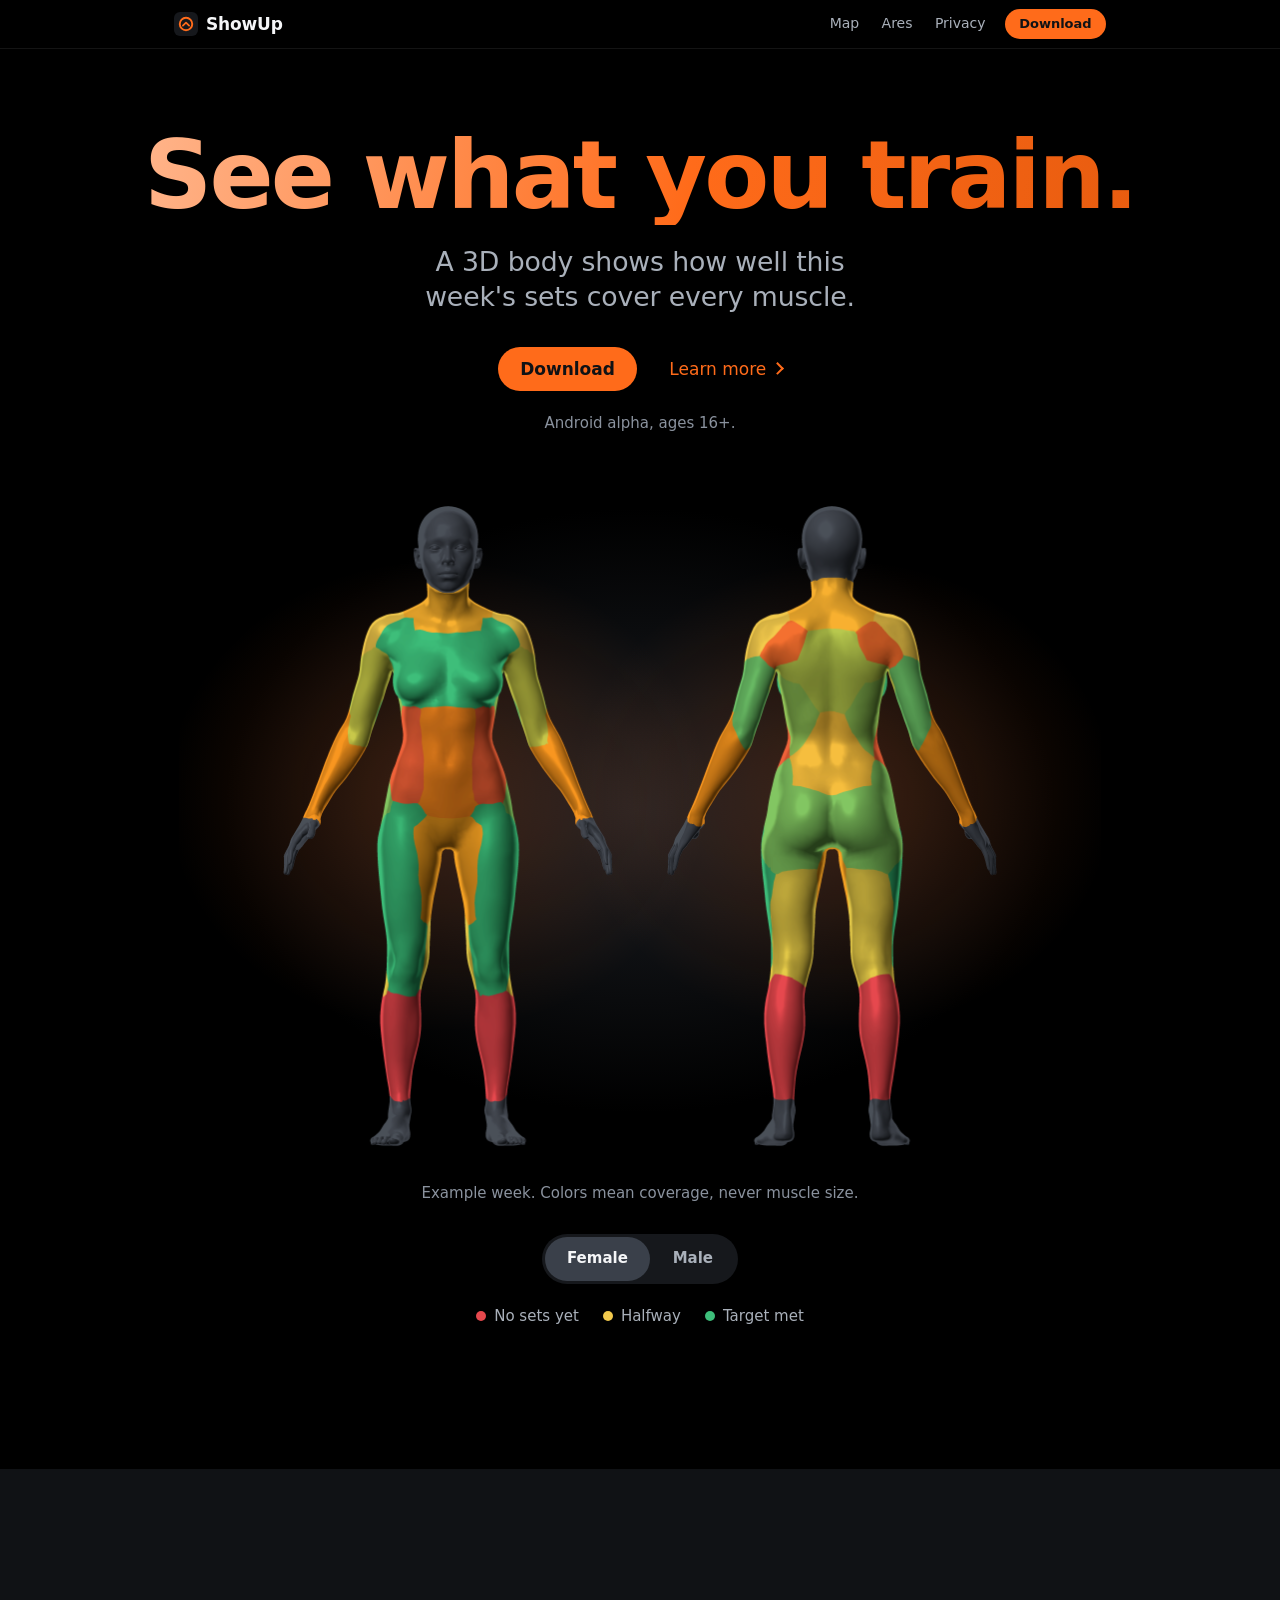
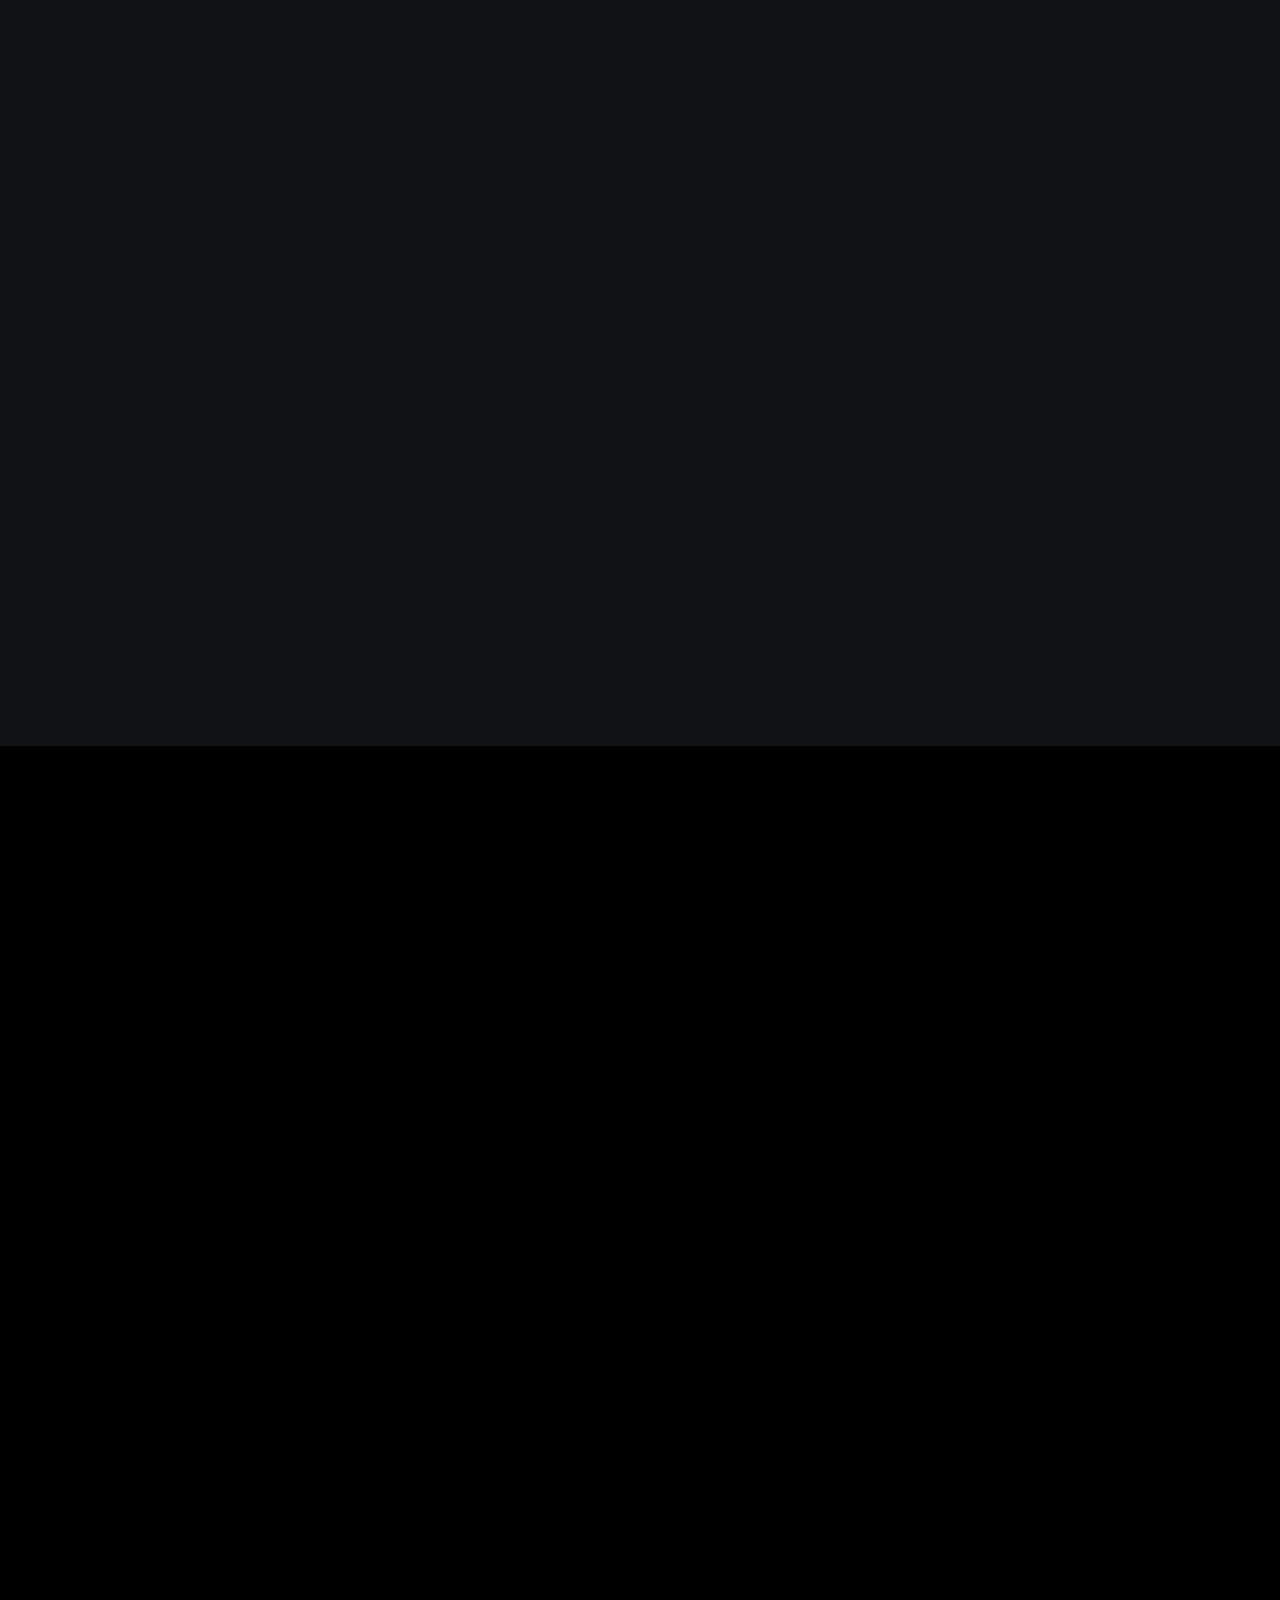
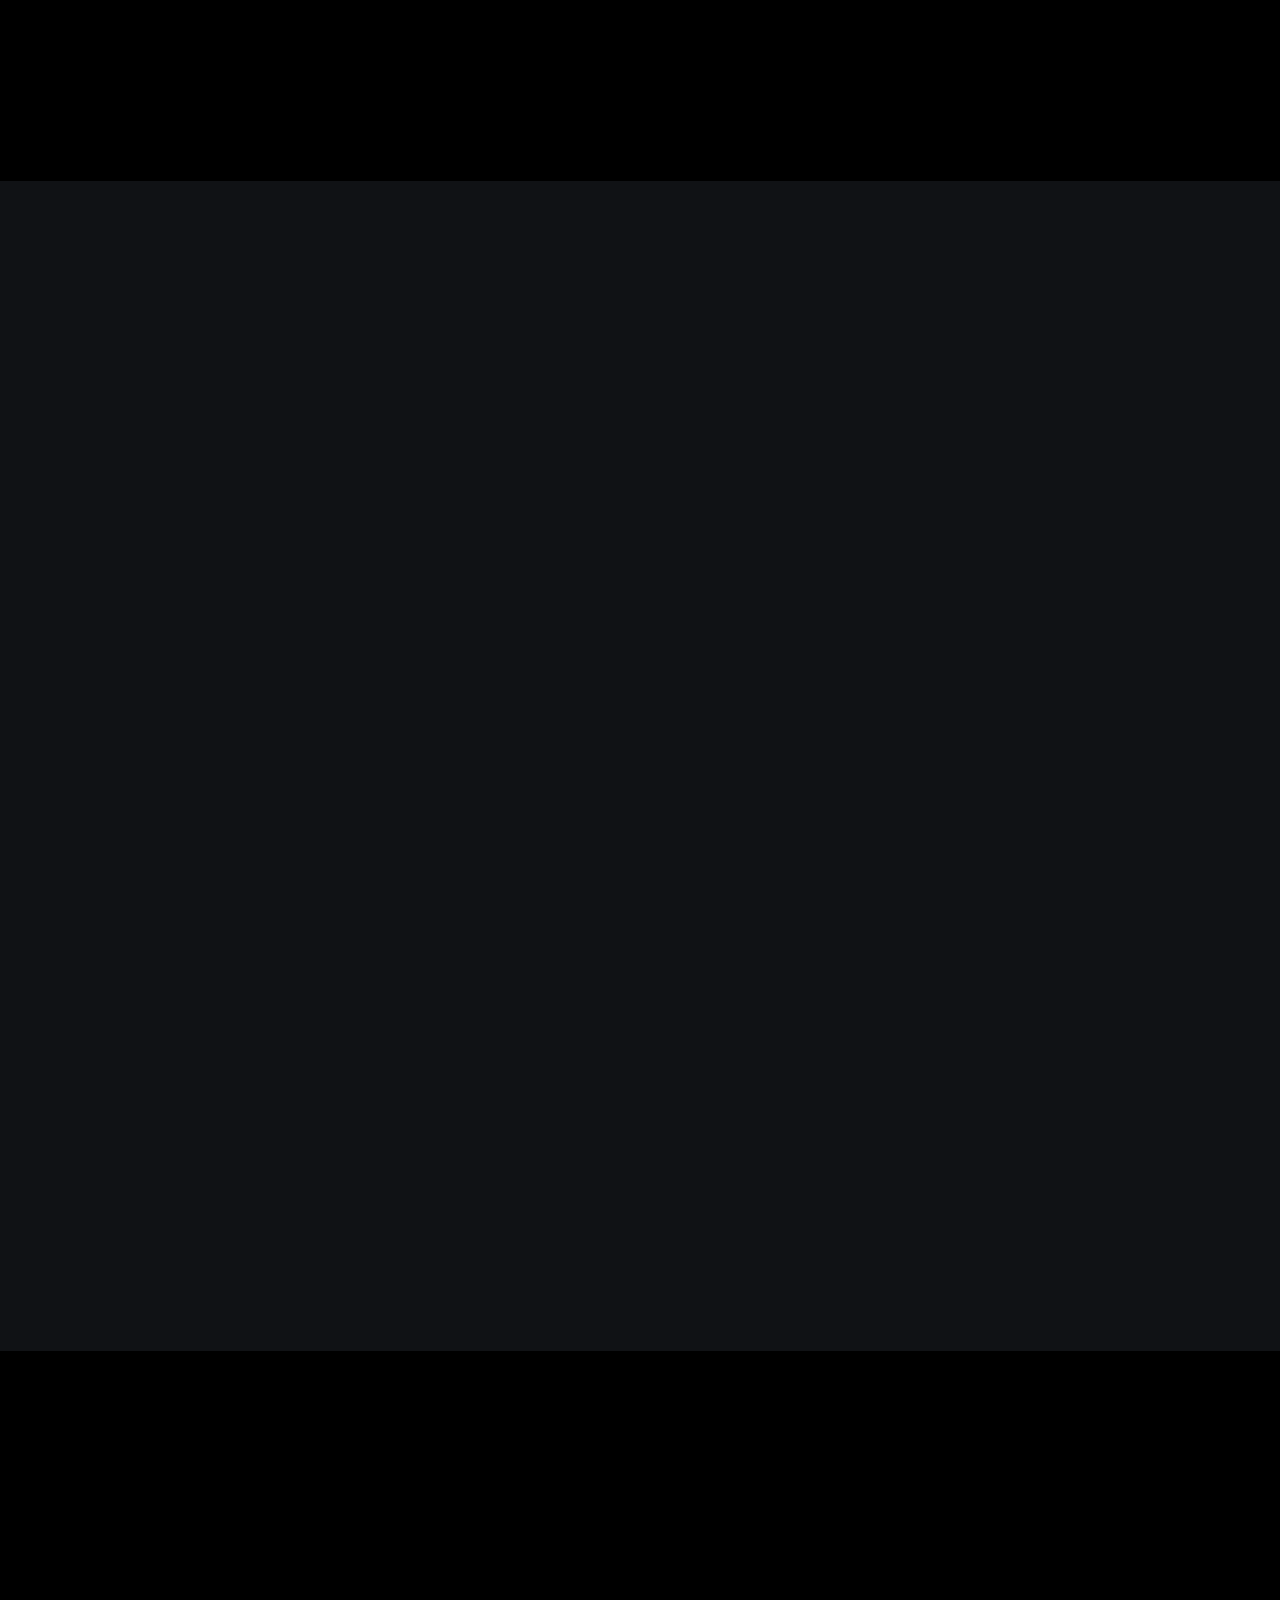
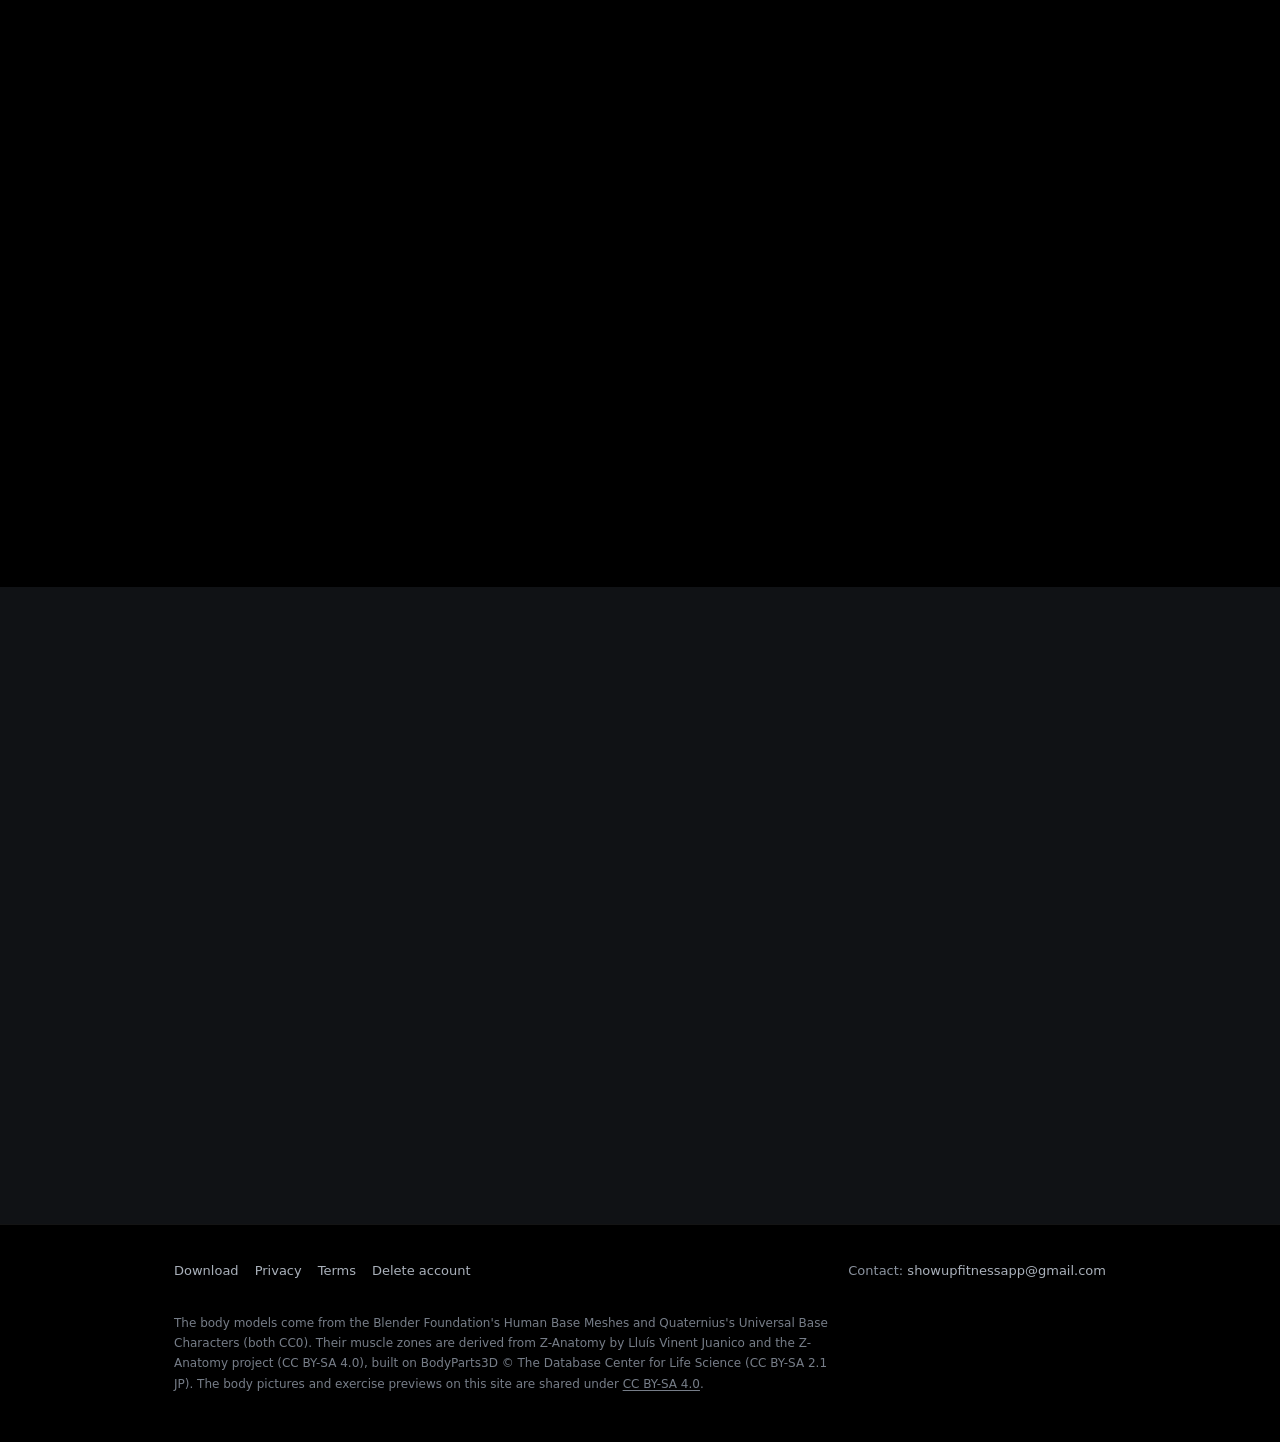
==== commit a1cab3e3: "feat: Apple-style site, short and calm (ADR-0234) Published from AviCagan/ShowUpFinal web/ by script" ====
--- a/index.html
+++ b/index.html
@@ -1,5 +1,5 @@
 <!doctype html>
-<html lang="en" class="deck">
+<html lang="en">
   <head>
     <meta charset="utf-8" />
     <meta name="viewport" content="width=device-width, initial-scale=1" />
@@ -7,7 +7,7 @@
       http-equiv="Content-Security-Policy"
       content="default-src 'self'; script-src 'self'; style-src 'self'; img-src 'self' data:; connect-src https://lkamzjbnbgkrzbdnymdo.supabase.co; font-src 'self'; object-src 'none'; base-uri 'none'; form-action 'none'" />
     <meta name="color-scheme" content="dark" />
-    <meta name="theme-color" content="#16181C" />
+    <meta name="theme-color" content="#000000" />
     <title>ShowUp: log workouts, see what you train</title>
     <meta
       name="description"
@@ -27,614 +27,234 @@
     <link rel="stylesheet" href="site.css" />
     <script type="module" src="js/site.js"></script>
   </head>
-  <body class="deck-page">
+  <body class="home">
     <a class="skip-link" href="#main">Skip to content</a>
-    <header class="site-header deck-header">
+    <header class="site-header">
       <div class="wrap wide">
         <a class="brand" href="./" aria-current="page">
-          <svg class="brand-mark" viewBox="-50 -50 100 100" aria-hidden="true">
-            <circle r="26" fill="none" stroke="currentColor" stroke-width="8" />
-            <path
-              d="M-13 7 0-6 13 7"
-              fill="none"
-              stroke="currentColor"
-              stroke-width="7"
-              stroke-linecap="round"
-              stroke-linejoin="round" />
-          </svg>
-          <span>Show<b>Up</b></span>
+          <img class="brand-icon" src="img/icon.svg" width="24" height="24" alt="" />
+          <span>ShowUp</span>
         </a>
         <nav class="site-nav" aria-label="Site">
-          <a href="#map">Features</a>
-          <a href="download/">Download</a>
-          <a href="privacy.html">Privacy</a>
+          <a href="#map">Map</a>
+          <a href="#ares">Ares</a>
+          <a class="nav-optional" href="#privacy">Privacy</a>
+          <a class="nav-cta" href="download/">Download</a>
         </nav>
       </div>
     </header>
 
-    <nav class="deck-dots" aria-label="Slides">
-      <a href="#start" aria-label="Start"></a>
-      <a href="#log" aria-label="Logging"></a>
-      <a href="#map" aria-label="Muscle map"></a>
-      <a href="#report" aria-label="Weekly report"></a>
-      <a href="#ares" aria-label="Ares"></a>
-      <a href="#food" aria-label="Nutrition"></a>
-      <a href="#moves" aria-label="Exercises"></a>
-      <a href="#friends" aria-label="Friends"></a>
-      <a href="#data" aria-label="Your data"></a>
-    </nav>
-
     <main id="main">
-      <!-- 1. Start -->
-      <section class="slide slide-hero" id="start" aria-labelledby="start-title">
-        <div class="wrap wide slide-grid">
-          <div class="slide-copy">
-            <p class="kicker">Android · alpha test</p>
-            <h1 id="start-title">Log workouts. See what you actually train.</h1>
-            <p class="lede">
-              ShowUp colors a 3D body by how well this week's hard sets cover each muscle, then says
-              what to add, move or cut.
+      <section class="hero" id="map" aria-labelledby="hero-title">
+        <div class="copy reveal">
+          <h1 id="hero-title" class="hero-title">See what you train.</h1>
+          <p class="sub">A 3D body shows how well this week's sets cover every muscle.</p>
+          <div class="cta-row">
+            <a class="pill" href="download/">Download</a>
+            <a class="more" href="#log">Learn more</a>
+          </div>
+          <p class="hero-fine">Android alpha, ages 16+.</p>
+        </div>
+        <div class="map-switch reveal" role="group" aria-label="Muscle map, female or male body">
+          <input type="radio" name="body" id="body-female" checked />
+          <input type="radio" name="body" id="body-male" />
+          <figure class="map-stage">
+            <img
+              class="map-female"
+              src="img/map-female.png"
+              width="1540"
+              height="1360"
+              alt="The ShowUp muscle map on the female body, front and back, in an example week: chest, front shoulders and quads green, back and arms yellow to orange, calves red." />
+            <img
+              class="map-male"
+              src="img/map-male.png"
+              width="1540"
+              height="1360"
+              loading="lazy"
+              alt="The ShowUp muscle map on the male body, front and back, in the same example week." />
+            <figcaption>Example week. Colors mean coverage, never muscle size.</figcaption>
+          </figure>
+          <div class="segmented">
+            <label for="body-female">Female</label>
+            <label for="body-male">Male</label>
+          </div>
+          <ul class="legend" aria-label="Map colors">
+            <li><span class="swatch swatch-low" aria-hidden="true"></span>No sets yet</li>
+            <li><span class="swatch swatch-mid" aria-hidden="true"></span>Halfway</li>
+            <li><span class="swatch swatch-high" aria-hidden="true"></span>Target met</li>
+          </ul>
+        </div>
+      </section>
+
+      <section class="section section-log" id="log" aria-labelledby="log-title">
+        <div class="copy reveal">
+          <p class="eyebrow">Logging</p>
+          <h2 id="log-title">Beat last time.</h2>
+          <p class="sub">Every row shows last time, so repeating it takes one tap.</p>
+        </div>
+        <figure
+          class="set-card reveal"
+          role="img"
+          aria-label="Illustration of a set in the logger: last time 60 kg for 8 reps, today's target 62.5 kg for 8, done.">
+          <p class="set-name">Bench press</p>
+          <p class="set-line set-last"><span>Last time</span><b>60 kg × 8</b></p>
+          <p class="set-line set-now">
+            <span>Target</span><b>62.5 kg × 8</b><i class="check" aria-hidden="true"></i>
+          </p>
+        </figure>
+      </section>
+
+      <section class="section section-ares" id="ares" aria-labelledby="ares-title">
+        <div class="ares-orb reveal" aria-hidden="true"><i></i><i></i></div>
+        <div class="copy reveal">
+          <p class="eyebrow">Ares</p>
+          <h2 id="ares-title">A coach that reads your numbers.</h2>
+          <p class="sub">Ask from almost any screen, and undo anything it changes.</p>
+        </div>
+        <figure
+          class="chat reveal"
+          role="img"
+          aria-label="Illustration of the Ares chat: you ask to move leg day to Friday, Ares moves it and offers Undo.">
+          <p class="msg msg-me">Move leg day to Friday.</p>
+          <div class="msg-row">
+            <span class="ares-mini" aria-hidden="true"><i></i><i></i></span>
+            <p class="msg msg-ares">Done. Legs is on Friday. <span class="undo">Undo</span></p>
+          </div>
+        </figure>
+      </section>
+
+      <section class="section section-features" aria-label="More in ShowUp">
+        <ul class="feature-grid">
+          <li class="feature reveal">
+            <h2>Weekly report</h2>
+            <p>What to add, move or cut, every week.</p>
+            <div
+              class="feature-art cov"
+              role="img"
+              aria-label="Illustration: chest at target, back partway, rear delts low with 3 sets to add, calves with no sets yet and 4 to add.">
+              <p>
+                <span>Chest</span><i class="bar"><i class="fill fill-full"></i></i>
+              </p>
+              <p>
+                <span>Back</span><i class="bar"><i class="fill fill-most"></i></i>
+              </p>
+              <p>
+                <span>Rear delts</span><i class="bar"><i class="fill fill-low"></i></i><b>+3</b>
+              </p>
+              <p>
+                <span>Calves</span><i class="bar"><i class="fill fill-none"></i></i><b>+4</b>
+              </p>
+            </div>
+          </li>
+          <li class="feature reveal">
+            <h2>2,298 exercises that move</h2>
+            <p>Red marks the muscles each exercise trains.</p>
+            <div class="feature-art thumbs">
+              <img
+                src="img/exercises/female-squat-barbell-quads.png"
+                width="192"
+                height="192"
+                loading="lazy"
+                alt="Back squat, quads in red" />
+              <img
+                src="img/exercises/male-bench_press-barbell-chest.png"
+                width="192"
+                height="192"
+                loading="lazy"
+                alt="Bench press, chest in red" />
+              <img
+                src="img/exercises/female-deadlift-barbell-erectors.png"
+                width="192"
+                height="192"
+                loading="lazy"
+                alt="Deadlift, lower back in red" />
+              <img
+                src="img/exercises/male-pull_up-none-lats.png"
+                width="192"
+                height="192"
+                loading="lazy"
+                alt="Pull-up, lats in red" />
+              <img
+                src="img/exercises/female-kettlebell_swing-kettlebell-glutes.png"
+                width="192"
+                height="192"
+                loading="lazy"
+                alt="Kettlebell swing, glutes in red" />
+              <img
+                src="img/exercises/male-overhead_press-barbell-delt_front.png"
+                width="192"
+                height="192"
+                loading="lazy"
+                alt="Overhead press, front shoulders in red" />
+            </div>
+          </li>
+          <li class="feature reveal">
+            <h2>Food</h2>
+            <p>
+              Describe a meal or photograph it. <span class="line">The photo is never stored.</span>
             </p>
-            <div class="actions">
-              <a class="button button-primary" href="download/">Download for Android</a>
-              <a class="button button-secondary" href="#log">See how it works</a>
-            </div>
-            <p class="release-chip" data-release-label hidden></p>
-            <div class="ares-says">
-              <span class="ares" aria-hidden="true"><i></i><i></i></span>
-              <p class="bubble">
-                <span class="bubble-name">Ares</span>
-                I read your logs and say only what your numbers support.
-              </p>
-            </div>
-          </div>
-          <figure class="stage slide-visual">
-            <img
-              src="img/map-female.png"
-              width="1018"
-              height="900"
-              alt="The ShowUp muscle map, front and back, in an example week: chest, front shoulders and quads green, back and arms yellow to orange, calves red." />
-            <figcaption>Example week. Red: no sets yet. Green: target met.</figcaption>
-          </figure>
-        </div>
-      </section>
-
-      <!-- 2. Logging -->
-      <section class="slide" id="log" aria-labelledby="log-title">
-        <div class="wrap wide slide-grid">
-          <div class="slide-copy">
-            <p class="kicker"><span class="slide-no">02</span> Logging</p>
-            <h2 id="log-title">Log a set in two taps.</h2>
-            <p class="lede">
-              Every row shows what you did last time. Repeat it with one tap, or beat it.
-            </p>
-            <ul class="points">
-              <li>A target for each set from Ares, updated after every set you finish</li>
-              <li>A rest timer on your lock screen, with Skip and +30 s</li>
-              <li>Supersets, drop sets, warm-ups, RIR or to failure, a plate calculator</li>
-              <li>Cardio with time and distance</li>
-              <li>Bring your history from Strong, Hevy and other apps</li>
-            </ul>
-            <div class="ares-says">
-              <span class="ares" aria-hidden="true"><i></i><i></i></span>
-              <p class="bubble">
-                <span class="bubble-name">Ares</span>
-                Last time you did 60 kg × 8. Go for 62.5 kg × 8 this time.
-              </p>
-            </div>
-          </div>
-          <figure class="mock slide-visual" aria-labelledby="log-mock-caption">
-            <div class="phone">
-              <div class="phone-bar"><span>Push day</span><span class="timer">42:10</span></div>
-              <div class="ex-card">
-                <p class="ex-name">Bench Press <span>Barbell</span></p>
-                <p class="ex-ares">
-                  <span class="ares ares-tiny" aria-hidden="true"><i></i><i></i></span>
-                  Your target for each set is under its number
-                </p>
-                <div class="set-table" role="table" aria-label="Sets">
-                  <div class="set-row set-head" role="row">
-                    <span role="columnheader">Set</span>
-                    <span role="columnheader">Previous</span>
-                    <span role="columnheader">kg</span>
-                    <span role="columnheader">Reps</span>
-                    <span role="columnheader">Done</span>
-                  </div>
-                  <div class="set-row is-done" role="row">
-                    <span role="cell">1</span>
-                    <span role="cell">60 × 8</span>
-                    <span role="cell">62.5</span>
-                    <span role="cell">8</span>
-                    <span role="cell"
-                      ><span class="tick"><span class="visually-hidden">Done</span></span></span
-                    >
-                  </div>
-                  <div class="set-row is-done" role="row">
-                    <span role="cell">2</span>
-                    <span role="cell">60 × 8</span>
-                    <span role="cell">62.5</span>
-                    <span role="cell">7</span>
-                    <span role="cell"
-                      ><span class="tick"><span class="visually-hidden">Done</span></span></span
-                    >
-                  </div>
-                  <div class="set-row" role="row">
-                    <span role="cell" class="set-no">3<small>62.5×8</small></span>
-                    <span role="cell">60 × 7</span>
-                    <span role="cell" class="ghost">62.5</span>
-                    <span role="cell" class="ghost">8</span>
-                    <span role="cell"
-                      ><span class="tick tick-open"
-                        ><span class="visually-hidden">Not done</span></span
-                      ></span
-                    >
-                  </div>
-                </div>
+            <div
+              class="feature-art rings"
+              role="img"
+              aria-label="Illustration of calorie and macro rings with 1,240 cal left.">
+              <div class="ring-stack">
+                <svg viewBox="0 0 200 200" aria-hidden="true">
+                  <circle class="ring-track" cx="100" cy="100" r="86" />
+                  <circle class="ring-fill ring-1" cx="100" cy="100" r="86" pathLength="100" />
+                  <circle class="ring-track" cx="100" cy="100" r="66" />
+                  <circle class="ring-fill ring-2" cx="100" cy="100" r="66" pathLength="100" />
+                </svg>
+                <p class="ring-label"><b>1,240</b><span>cal left</span></p>
               </div>
-              <div class="rest-bar"><span>Rest</span><b>1:42</b><span>+30 s</span></div>
-            </div>
-            <figcaption id="log-mock-caption">Illustration of a workout in progress.</figcaption>
-          </figure>
-        </div>
-      </section>
-
-      <!-- 3. Muscle map -->
-      <section class="slide" id="map" aria-labelledby="map-title">
-        <div class="wrap wide slide-grid flip">
-          <div class="slide-copy">
-            <p class="kicker"><span class="slide-no">03</span> Muscle map</p>
-            <h2 id="map-title">See what your week covers.</h2>
-            <p class="lede">
-              32 regions on a 3D body you can turn. Each one goes from red to green as your weekly
-              hard sets reach its target.
-            </p>
-            <ul class="points">
-              <li>Targets from your own plan, or from published weekly-volume ranges</li>
-              <li>Female and male bodies, each in two styles</li>
-              <li>Tap a muscle for its sets and target this week</li>
-              <li>Colors mean coverage, never muscle size</li>
-            </ul>
-            <ul class="legend" aria-label="Map colors">
-              <li><span class="swatch swatch-low" aria-hidden="true"></span>No sets yet</li>
-              <li><span class="swatch swatch-mid" aria-hidden="true"></span>Halfway</li>
-              <li><span class="swatch swatch-high" aria-hidden="true"></span>Target met</li>
-            </ul>
-            <div class="ares-says">
-              <span class="ares" aria-hidden="true"><i></i><i></i></span>
-              <p class="bubble">
-                <span class="bubble-name">Ares</span>
-                Calves have no sets yet this week. Want me to add some to Friday?
-              </p>
-            </div>
-          </div>
-          <div class="map-switch slide-visual">
-            <input type="radio" name="body" id="body-female" checked />
-            <input type="radio" name="body" id="body-male" />
-            <div class="segmented">
-              <label for="body-female">Female</label>
-              <label for="body-male">Male</label>
-            </div>
-            <figure class="stage">
-              <img
-                class="map-female"
-                src="img/map-female.png"
-                width="1018"
-                height="900"
-                loading="lazy"
-                alt="The female body, front and back, in an example week." />
-              <img
-                class="map-male"
-                src="img/map-male.png"
-                width="1018"
-                height="900"
-                loading="lazy"
-                alt="The male body, front and back, in the same example week." />
-              <figcaption>Example week, drawn from the app's own bodies and colors.</figcaption>
-            </figure>
-          </div>
-        </div>
-      </section>
-
-      <!-- 4. Weekly report and plan -->
-      <section class="slide" id="report" aria-labelledby="report-title">
-        <div class="wrap wide slide-grid">
-          <div class="slide-copy">
-            <p class="kicker"><span class="slide-no">04</span> Weekly report</p>
-            <h2 id="report-title">What to add, move or cut.</h2>
-            <p class="lede">
-              Each week ShowUp checks every muscle group against its target and lists the fixes that
-              matter most.
-            </p>
-            <ul class="points">
-              <li>
-                Plan my week: sessions checked against every group's target before you see them
-              </li>
-              <li>The plan's pros and cons in plain words; swap, move or rebuild a day</li>
-              <li>Tell it about an injury and it leaves out what loads that area</li>
-              <li>New bests and lift trends in the same report</li>
-            </ul>
-            <div class="ares-says">
-              <span class="ares" aria-hidden="true"><i></i><i></i></span>
-              <p class="bubble">
-                <span class="bubble-name">Ares</span>
-                Rear delts are short this week. Three sets of face pulls on Thursday would do it.
-              </p>
-            </div>
-          </div>
-          <figure class="mock slide-visual" aria-labelledby="report-mock-caption">
-            <div class="phone">
-              <p class="mock-title">Weekly report</p>
-              <p class="mock-sub">Top 3 fixes</p>
-              <ol class="fixes">
-                <li>
-                  <b>Rear delts</b>
-                  <span>Add 3 sets of Face Pull on Thursday.</span>
-                </li>
-                <li>
-                  <b>Calves</b>
-                  <span>Add 4 sets of Standing Calf Raise this week.</span>
-                </li>
-                <li>
-                  <b>Chest</b>
-                  <span>Move 4 sets of Chest to Friday.</span>
-                </li>
-              </ol>
-              <p class="mock-sub">Plan my week</p>
-              <ul class="week">
-                <li><b>Mon</b>Push</li>
-                <li><b>Tue</b>Rest</li>
-                <li><b>Wed</b>Pull</li>
-                <li><b>Thu</b>Rest</li>
-                <li><b>Fri</b>Legs</li>
-                <li><b>Sat</b>Upper</li>
-              </ul>
-            </div>
-            <figcaption id="report-mock-caption">Illustration of a weekly report.</figcaption>
-          </figure>
-        </div>
-      </section>
-
-      <!-- 5. Ares -->
-      <section class="slide slide-ares" id="ares" aria-labelledby="ares-title">
-        <div class="wrap wide slide-grid flip">
-          <div class="slide-copy">
-            <p class="kicker"><span class="slide-no">05</span> Ares</p>
-            <h2 id="ares-title">A coach that reads your numbers.</h2>
-            <p class="lede">
-              Ask Ares from almost any screen. It can change a setting, edit your workout or log a
-              meal, and every change comes with Undo.
-            </p>
-            <ul class="points">
-              <li>Anything that deletes or shares waits for your tap</li>
-              <li>Remembers what you tell it; see or clear it in Settings</li>
-              <li>Never makes up numbers: the app computes, Ares explains</li>
-              <li>Not interested in a topic? Say so, and it stops bringing it up</li>
-            </ul>
-          </div>
-          <figure class="mock slide-visual" aria-labelledby="ares-mock-caption">
-            <div class="phone chat">
-              <div class="chat-head">
-                <span class="ares ares-big" aria-hidden="true"><i></i><i></i></span>
-                <span>Ares</span>
-              </div>
-              <p class="msg msg-me">Move leg day to Friday.</p>
-              <div class="msg msg-ares">
-                <p>Done. Legs is on Friday now.</p>
-                <div class="action-card">
-                  <span>Moved Legs to Friday</span>
-                  <span class="mini-button">Undo</span>
-                </div>
-              </div>
-              <p class="msg msg-me">I train before work.</p>
-              <p class="msg msg-ares">Got it. I'll remember that you train in the morning.</p>
-            </div>
-            <figcaption id="ares-mock-caption">Illustration of the Ares chat.</figcaption>
-          </figure>
-        </div>
-      </section>
-
-      <!-- 6. Nutrition -->
-      <section class="slide" id="food" aria-labelledby="food-title">
-        <div class="wrap wide slide-grid">
-          <div class="slide-copy">
-            <p class="kicker"><span class="slide-no">06</span> Nutrition</p>
-            <h2 id="food-title">Log food without the busywork.</h2>
-            <p class="lede">
-              Search the catalog and online foods together, scan a barcode, or describe a meal in a
-              sentence or a photo.
-            </p>
-            <ul class="points">
-              <li>Ares names the foods and amounts; the app computes every number</li>
-              <li>A meal photo is analyzed once and never stored</li>
-              <li>Recipes, repeat meals, cal and macro rings, vitamins and minerals</li>
-              <li>Weigh-ins and a weight trend</li>
-            </ul>
-            <div class="ares-says">
-              <span class="ares" aria-hidden="true"><i></i><i></i></span>
-              <p class="bubble">
-                <span class="bubble-name">Ares</span>
-                I found 2 eggs and 1 slice of toast. Check the amounts, then log.
-              </p>
-            </div>
-          </div>
-          <figure class="mock slide-visual" aria-labelledby="food-mock-caption">
-            <div class="phone">
-              <div class="rings">
-                <svg viewBox="0 0 120 120" class="ring" aria-hidden="true">
-                  <circle cx="60" cy="60" r="50" class="ring-track" />
-                  <circle cx="60" cy="60" r="50" class="ring-fill" pathLength="100" />
-                </svg>
-                <p class="ring-label"><b>1,240</b> cal left</p>
-              </div>
-              <ul class="macros">
-                <li>
-                  <span>Protein</span><i class="bar"><i class="bar-fill bar-66"></i></i>92 / 140 g
-                </li>
-                <li>
-                  <span>Carbs</span><i class="bar"><i class="bar-fill bar-72"></i></i>180 / 250 g
-                </li>
-                <li>
-                  <span>Fat</span><i class="bar"><i class="bar-fill bar-68"></i></i>48 / 70 g
-                </li>
-              </ul>
-              <p class="mock-sub">Describe a meal</p>
-              <p class="describe">2 eggs and a slice of toast</p>
-              <p class="chips"><span>Egg × 2</span><span>Toast × 1 slice</span></p>
-            </div>
-            <figcaption id="food-mock-caption">Illustration of the food log.</figcaption>
-          </figure>
-        </div>
-      </section>
-
-      <!-- 7. Exercises -->
-      <section class="slide" id="moves" aria-labelledby="moves-title">
-        <div class="wrap wide slide-grid flip">
-          <div class="slide-copy">
-            <p class="kicker"><span class="slide-no">07</span> Exercises</p>
-            <h2 id="moves-title">2,298 exercises that move.</h2>
-            <p class="lede">
-              Nearly every exercise in the 2,386-exercise catalog plays a short animation, with the
-              muscles it trains marked in red.
-            </p>
-            <ul class="points">
-              <li>Drag the figure to turn it</li>
-              <li>Technique videos and Ask Ares in every exercise sheet</li>
-              <li>An A to Z library with popular lifts first</li>
-            </ul>
-            <div class="ares-says">
-              <span class="ares" aria-hidden="true"><i></i><i></i></span>
-              <p class="bubble">
-                <span class="bubble-name">Ares</span>
-                Not sure about the form? Ask me about any exercise.
-              </p>
-            </div>
-          </div>
-          <figure class="thumbs slide-visual" aria-labelledby="moves-caption">
-            <ul>
-              <li>
-                <img
-                  src="img/exercises/female-squat-barbell-quads.png"
-                  width="192"
-                  height="192"
-                  loading="lazy"
-                  alt="" />
-                Back squat
-              </li>
-              <li>
-                <img
-                  src="img/exercises/male-bench_press-barbell-chest.png"
-                  width="192"
-                  height="192"
-                  loading="lazy"
-                  alt="" />
-                Bench press
-              </li>
-              <li>
-                <img
-                  src="img/exercises/female-deadlift-barbell-erectors.png"
-                  width="192"
-                  height="192"
-                  loading="lazy"
-                  alt="" />
-                Deadlift
-              </li>
-              <li>
-                <img
-                  src="img/exercises/male-pull_up-none-lats.png"
-                  width="192"
-                  height="192"
-                  loading="lazy"
-                  alt="" />
-                Pull-up
-              </li>
-              <li>
-                <img
-                  src="img/exercises/female-kettlebell_swing-kettlebell-glutes.png"
-                  width="192"
-                  height="192"
-                  loading="lazy"
-                  alt="" />
-                Kettlebell swing
-              </li>
-              <li>
-                <img
-                  src="img/exercises/male-overhead_press-barbell-delt_front.png"
-                  width="192"
-                  height="192"
-                  loading="lazy"
-                  alt="" />
-                Overhead press
-              </li>
-              <li>
-                <img
-                  src="img/exercises/female-hip_thrust-barbell-glutes.png"
-                  width="192"
-                  height="192"
-                  loading="lazy"
-                  alt="" />
-                Hip thrust
-              </li>
-              <li>
-                <img
-                  src="img/exercises/male-row-barbell-upper_back.png"
-                  width="192"
-                  height="192"
-                  loading="lazy"
-                  alt="" />
-                Barbell row
-              </li>
-              <li>
-                <img
-                  src="img/exercises/female-lateral_raise-dumbbells-delt_side.png"
-                  width="192"
-                  height="192"
-                  loading="lazy"
-                  alt="" />
-                Lateral raise
-              </li>
-              <li>
-                <img
-                  src="img/exercises/male-curl-dumbbells-biceps.png"
-                  width="192"
-                  height="192"
-                  loading="lazy"
-                  alt="" />
-                Dumbbell curl
-              </li>
-              <li>
-                <img
-                  src="img/exercises/female-lunge-dumbbells-quads.png"
-                  width="192"
-                  height="192"
-                  loading="lazy"
-                  alt="" />
-                Lunge
-              </li>
-              <li>
-                <img
-                  src="img/exercises/male-power_clean-barbell-delt_front.png"
-                  width="192"
-                  height="192"
-                  loading="lazy"
-                  alt="" />
-                Power clean
-              </li>
-            </ul>
-            <figcaption id="moves-caption">
-              Exercise previews from the app. Red marks the muscles an exercise trains; it says
-              nothing about your coverage.
-            </figcaption>
-          </figure>
-        </div>
-      </section>
-
-      <!-- 8. Friends -->
-      <section class="slide" id="friends" aria-labelledby="friends-title">
-        <div class="wrap wide slide-grid">
-          <div class="slide-copy">
-            <p class="kicker"><span class="slide-no">08</span> Friends</p>
-            <h2 id="friends-title">Friends who see you show up.</h2>
-            <p class="lede">
-              Friends see your sessions this week, your coverage and your streak. They see weights
-              only in a workout you share or a session you train together, and never your calorie
-              numbers or bodyweight.
-            </p>
-            <ul class="points">
-              <li>Accountability buddies and private groups</li>
-              <li>Challenges on sessions, coverage or days on target, never on weight lifted</li>
-              <li>Plan a gym session together and see when your partner arrives</li>
-              <li>Messages with reactions</li>
-            </ul>
-            <div class="ares-says">
-              <span class="ares" aria-hidden="true"><i></i><i></i></span>
-              <p class="bubble">
-                <span class="bubble-name">Ares</span>
-                Want your training partner to see your sets but not your weights? I can switch that
-                off.
-              </p>
-            </div>
-          </div>
-          <figure class="mock slide-visual" aria-labelledby="friends-mock-caption">
-            <div class="phone">
-              <p class="mock-title">Friends</p>
-              <ul class="friends">
-                <li>
-                  <span class="avatar" aria-hidden="true">S</span>
-                  <span><b>Sam</b>4 sessions · 78% coverage · 6-week streak</span>
-                </li>
-                <li>
-                  <span class="avatar avatar-2" aria-hidden="true">J</span>
-                  <span><b>Jo</b>3 sessions · 64% coverage · 2-week streak</span>
-                </li>
-              </ul>
-              <div class="challenge">
-                <p><b>October sessions</b></p>
-                <p class="challenge-row">
-                  <span>You</span><i class="bar"><i class="bar-fill bar-58"></i></i>7
-                </p>
-                <p class="challenge-row">
-                  <span>Sam</span><i class="bar"><i class="bar-fill bar-50"></i></i>6
-                </p>
-              </div>
-              <p class="never">Never shared: calorie numbers, bodyweight, photos.</p>
-            </div>
-            <figcaption id="friends-mock-caption">Illustration of the Friends screen.</figcaption>
-          </figure>
-        </div>
-      </section>
-
-      <!-- 9. Your data and download -->
-      <section class="slide slide-end" id="data" aria-labelledby="data-title">
-        <div class="wrap wide slide-grid">
-          <div class="slide-copy">
-            <p class="kicker"><span class="slide-no">09</span> Your data</p>
-            <h2 id="data-title">Your logs live on your phone.</h2>
-            <p class="lede">
-              ShowUp works offline. Workouts, food and weight are stored on your phone, and you can
-              take them with you.
-            </p>
-            <ul class="points">
-              <li>Automatic backups to your own Google Drive</li>
-              <li>CSV and JSON export, and restore from a backup</li>
-              <li>Health Connect: steps and weigh-ins in, workouts out</li>
-              <li>
-                Asking Ares sends that screen and a summary of your data through our server, for
-                that answer only
-              </li>
-              <li>
-                Anonymous usage counts (which screens and features get used, never what you log)
-                help decide what to build next
-              </li>
-            </ul>
-            <p class="meta">
-              The <a href="privacy.html">privacy policy</a> lists every piece of data and who can
-              see it. You can <a href="delete-account.html">delete your account</a> in the app or
-              here.
-            </p>
-          </div>
-          <div class="get card slide-visual">
-            <h3>Get the Android alpha</h3>
-            <p>
-              Builds are shared through a Google Drive folder. The app tells you when a new one is
-              out.
-            </p>
-            <div class="actions">
-              <a class="button button-primary" href="download/">Download for Android</a>
-            </div>
-            <p class="release-chip" data-release-label hidden></p>
-            <div class="get-qr">
-              <img
-                src="img/download-qr.svg"
-                width="160"
-                height="160"
-                alt="QR code that opens the ShowUp download folder on Google Drive" />
-              <p>On a computer? Scan this with your phone's camera.</p>
-            </div>
-            <p class="meta">
-              No iPhone build yet. To hear when there is one, write to
-              <a href="mailto:showupfitnessapp@gmail.com">showupfitnessapp@gmail.com</a>.
-            </p>
-          </div>
+            </div>
+          </li>
+          <li class="feature reveal">
+            <h2>Friends</h2>
+            <p>They see your sessions, coverage and streak.</p>
+            <div
+              class="feature-art race"
+              role="img"
+              aria-label="Illustration of a sessions challenge: you have 7 sessions, Sam has 6.">
+              <p>
+                <span class="who">You</span><i class="bar"><i class="fill fill-race-1"></i></i
+                ><b>7</b>
+              </p>
+              <p>
+                <span class="who">Sam</span><i class="bar"><i class="fill fill-race-2"></i></i
+                ><b>6</b>
+              </p>
+            </div>
+          </li>
+        </ul>
+      </section>
+
+      <section class="section section-privacy" id="privacy" aria-labelledby="privacy-title">
+        <svg class="privacy-mark reveal" viewBox="0 0 64 96" aria-hidden="true">
+          <rect x="4" y="4" width="56" height="88" rx="12" />
+          <path d="M24 45v-6a8 8 0 0 1 16 0v6" />
+          <rect x="20" y="45" width="24" height="18" rx="4" />
+        </svg>
+        <div class="copy reveal">
+          <p class="eyebrow">Privacy</p>
+          <h2 id="privacy-title">Your logs live on your phone.</h2>
+          <p class="sub">ShowUp works offline and backs up to your own Google Drive.</p>
+          <p class="fine">
+            Asking Ares sends that screen and a summary of your data through our server, for that
+            answer only. Anonymous usage counts never include what you log.
+          </p>
+          <a class="more" href="privacy.html">Privacy policy</a>
+        </div>
+      </section>
+
+      <section class="section section-get" id="get" aria-labelledby="get-title">
+        <div class="copy reveal">
+          <img class="get-icon" src="img/icon.svg" width="96" height="96" alt="" />
+          <h2 id="get-title">Get ShowUp.</h2>
+          <p class="sub">Android alpha, ages 16 and up.</p>
+          <div class="cta-row">
+            <a class="pill pill-lg" href="download/">Download</a>
+          </div>
+          <p class="release-chip" data-release-label hidden></p>
         </div>
       </section>
     </main>
--- a/styles.css
+++ b/styles.css
@@ -1,13 +1,16 @@
 /*
- * ShowUp website. One stylesheet for every page. Dark only, the app's palette
- * (src/theme/tokens.ts): gray-900 background, orange-400 accent, light text.
- * No frameworks, no external fonts, no scripts here.
+ * ShowUp website. The shared stylesheet: every page loads it, and it alone styles the policy
+ * pages (privacy, terms, delete account), which also ship inside the app (ADR-0186). Dark only,
+ * the website's palette (ADR-0234): a black page, near-black cards, white headlines, gray text
+ * and the app's orange (src/theme/tokens.ts orange400) for links and actions. Large, tight
+ * headlines and a calm reading column, in the system font. No frameworks, no external fonts,
+ * no scripts here, and no light-mode rule (the in-app policy must not change with the phone).
  */
 
 :root {
   color-scheme: dark;
-  --bg: #16181c;
-  --surface: #1b1e23;
+  --bg: #000;
+  --surface: #16181c;
   --surface-raised: #22262c;
   --border: #2c3138;
   --border-strong: #3a404a;
@@ -15,7 +18,7 @@
   --text-secondary: #a9b0ba;
   --text-muted: #8a929e;
   --accent: #ff6b1a;
-  --accent-pressed: #e85c0f;
+  --accent-pressed: #ff8a47;
   --accent-muted: rgba(255, 107, 26, 0.16);
   --on-accent: #101215;
   --measure: 44rem;
@@ -29,6 +32,7 @@
 html {
   background: var(--bg);
   -webkit-text-size-adjust: 100%;
+  scroll-padding-top: 4rem;
 }
 
 body {
@@ -36,15 +40,18 @@
   font-family:
     system-ui,
     -apple-system,
+    BlinkMacSystemFont,
     'Segoe UI',
     Roboto,
-    Helvetica,
+    'Helvetica Neue',
     Arial,
     sans-serif;
   font-size: 1.0625rem;
-  line-height: 1.6;
+  line-height: 1.65;
   color: var(--text);
   background: var(--bg);
+  -webkit-font-smoothing: antialiased;
+  -moz-osx-font-smoothing: grayscale;
 }
 
 a {
@@ -67,26 +74,30 @@
 h1,
 h2,
 h3 {
-  line-height: 1.25;
   margin: 0 0 0.5rem;
-  letter-spacing: -0.01em;
+  line-height: 1.2;
+  letter-spacing: -0.015em;
+  text-wrap: balance;
 }
 
 h1 {
-  font-size: clamp(1.75rem, 5vw, 2.5rem);
+  font-size: clamp(2.5rem, 6vw, 4rem);
   font-weight: 700;
+  line-height: 1.05;
+  letter-spacing: -0.03em;
 }
 
 h2 {
-  font-size: 1.375rem;
+  margin-top: 3.5rem;
+  font-size: clamp(1.5rem, 1vw + 1.2rem, 1.875rem);
+  font-weight: 700;
+  letter-spacing: -0.02em;
+}
+
+h3 {
+  margin-top: 2rem;
+  font-size: 1.125rem;
   font-weight: 600;
-  margin-top: 2.5rem;
-}
-
-h3 {
-  font-size: 1.0625rem;
-  font-weight: 600;
-  margin-top: 1.5rem;
 }
 
 p,
@@ -101,11 +112,15 @@
 }
 
 li {
-  margin-bottom: 0.35rem;
+  margin-bottom: 0.5rem;
 }
 
 li > ul {
-  margin-top: 0.35rem;
+  margin-top: 0.5rem;
+}
+
+strong {
+  font-weight: 600;
 }
 
 code {
@@ -113,7 +128,7 @@
   font-size: 0.9em;
   background: var(--surface-raised);
   border: 1px solid var(--border);
-  border-radius: 4px;
+  border-radius: 6px;
   padding: 0.05em 0.35em;
   overflow-wrap: anywhere;
 }
@@ -121,18 +136,40 @@
 hr {
   border: 0;
   border-top: 1px solid var(--border);
-  margin: 2.5rem 0;
-}
-
+  margin: 3rem 0;
+}
+
+/* The side gutter equals the product and download pages' (site.css --gutter). */
 .wrap {
   max-width: var(--measure);
   margin: 0 auto;
-  padding-left: 1.25rem;
-  padding-right: 1.25rem;
-}
+  padding-left: 1rem;
+  padding-right: 1rem;
+}
+
+@media (min-width: 40rem) {
+  .wrap {
+    padding-left: 1.5rem;
+    padding-right: 1.5rem;
+  }
+}
+
+/* ---------- Navigation bar: slim, sticky, translucent ---------- */
 
 .site-header {
-  border-bottom: 1px solid var(--border);
+  position: sticky;
+  top: 0;
+  z-index: 20;
+  border-bottom: 1px solid rgba(255, 255, 255, 0.08);
+  background: rgba(0, 0, 0, 0.8);
+  -webkit-backdrop-filter: saturate(180%) blur(20px);
+  backdrop-filter: saturate(180%) blur(20px);
+}
+
+/* The bar and the footer line up with the product and download pages' (site.css --content). */
+.site-header .wrap,
+.site-footer .wrap {
+  max-width: 61.25rem;
 }
 
 .site-header .wrap {
@@ -140,39 +177,75 @@
   align-items: center;
   justify-content: space-between;
   flex-wrap: wrap;
-  gap: 0.25rem 1rem;
-  min-height: 3.5rem;
+  gap: 0 1rem;
+  min-height: 48px;
+}
+
+/*
+ * A phone may need two rows for the bar; then it scrolls away with the page instead of covering
+ * a contents link's heading (privacy.html#health-connect, which the app opens, included).
+ */
+@media (max-width: 26rem) {
+  html {
+    scroll-padding-top: 1rem;
+  }
+
+  .site-header {
+    position: static;
+  }
 }
 
 .brand {
   display: inline-flex;
   align-items: center;
   min-height: var(--touch);
-  font-weight: 700;
-  font-size: 1.125rem;
-  color: var(--text);
+  color: var(--text);
+  font-size: 1.0625rem;
+  font-weight: 600;
+  letter-spacing: -0.01em;
   text-decoration: none;
 }
 
+.brand:hover {
+  color: var(--text);
+}
+
+/*
+ * The app mark before the name, as on the other pages (they carry it as an img, and site.css
+ * hides this one). Inline, because the app copies only this file and privacy.html; it is
+ * web/img/icon.svg without its title, which web/__tests__/site.test.js checks.
+ */
+.brand::before {
+  content: '';
+  flex: none;
+  width: 24px;
+  height: 24px;
+  margin-right: 0.5rem;
+  border-radius: 6px;
+  background: url("data:image/svg+xml,%3Csvg xmlns='http://www.w3.org/2000/svg' viewBox='-50 -50 100 100'%3E%3Crect x='-50' y='-50' width='100' height='100' fill='%2316181C'/%3E%3Ccircle r='26' fill='none' stroke='%23FF6B1A' stroke-width='8'/%3E%3Cpath d='M-13 7 0-6 13 7' fill='none' stroke='%23FF6B1A' stroke-width='7' stroke-linecap='round' stroke-linejoin='round'/%3E%3C/svg%3E")
+    center / 100% 100% no-repeat;
+}
+
+/* The name reads as one word in white, as in the site's other bars. */
 .brand b {
-  color: var(--accent);
+  color: inherit;
   font-weight: inherit;
 }
 
 .site-nav {
   display: flex;
   flex-wrap: wrap;
-  gap: 0 0.25rem;
+  gap: 0;
 }
 
 .site-nav a {
   display: inline-flex;
   align-items: center;
   min-height: var(--touch);
-  padding: 0 0.6rem;
+  padding: 0 0.7rem;
   color: var(--text-secondary);
+  font-size: 0.875rem;
   text-decoration: none;
-  font-size: 0.95rem;
 }
 
 .site-nav a:hover,
@@ -180,27 +253,34 @@
   color: var(--text);
 }
 
+/* ---------- Reading column ---------- */
+
 main.wrap {
-  padding-top: 2rem;
-  padding-bottom: 3rem;
+  padding-top: clamp(3rem, 8vw, 5.5rem);
+  padding-bottom: clamp(4rem, 9vw, 7rem);
 }
 
 .lede {
-  font-size: 1.2rem;
+  margin-top: 1.5rem;
   color: var(--text-secondary);
+  font-size: clamp(1.1875rem, 0.6vw + 1.05rem, 1.375rem);
+  line-height: 1.5;
 }
 
 .meta {
   color: var(--text-muted);
-  font-size: 0.95rem;
+  font-size: 0.9375rem;
+}
+
+h1 + .meta {
+  margin-top: 1rem;
 }
 
 .card {
+  margin: 0 0 1.25rem;
+  padding: clamp(1.25rem, 3vw, 2rem);
+  border-radius: 24px;
   background: var(--surface);
-  border: 1px solid var(--border);
-  border-radius: 16px;
-  padding: 1.25rem;
-  margin: 0 0 1rem;
 }
 
 .card h2,
@@ -209,8 +289,17 @@
 }
 
 .card p:last-child,
-.card ul:last-child {
+.card ul:last-child,
+.card ol:last-child {
   margin-bottom: 0;
+}
+
+main.wrap > .card {
+  margin-top: 2.5rem;
+}
+
+main.wrap > .card + .card {
+  margin-top: 1.25rem;
 }
 
 .grid {
@@ -224,19 +313,22 @@
   margin: 0;
 }
 
+/* ---------- Buttons: pills ---------- */
+
 .button {
   display: inline-flex;
   align-items: center;
   justify-content: center;
   min-height: var(--touch);
-  padding: 0 1.25rem;
+  padding: 0 1.4rem;
+  border: 1px solid transparent;
   border-radius: 999px;
+  font-family: inherit;
+  font-size: 1rem;
   font-weight: 600;
+  line-height: 1.2;
   text-decoration: none;
-  border: 1px solid transparent;
   cursor: pointer;
-  font-size: 1rem;
-  line-height: 1.2;
 }
 
 .button-primary {
@@ -283,7 +375,7 @@
   min-height: 3rem;
   padding: 0.5rem 1rem;
   border: 1px dashed var(--border-strong);
-  border-radius: 8px;
+  border-radius: 12px;
   color: var(--text-muted);
   font-size: 0.85rem;
   text-align: center;
@@ -291,19 +383,18 @@
 
 .never {
   list-style: none;
-  padding: 0;
-  margin: 0;
   display: grid;
   gap: 0.75rem;
+  margin: 0;
+  padding: 0;
 }
 
 .never li {
+  margin: 0;
+  padding: 1.1rem 1.35rem;
+  border-left: 3px solid var(--accent);
+  border-radius: 16px;
   background: var(--surface);
-  border: 1px solid var(--border);
-  border-left: 3px solid var(--accent);
-  border-radius: 12px;
-  padding: 1rem 1.25rem;
-  margin: 0;
 }
 
 .never strong {
@@ -312,70 +403,101 @@
 }
 
 .placeholder {
+  padding: 0 0.3em;
+  border-radius: 4px;
+  background: var(--accent-muted);
   color: var(--accent);
-  background: var(--accent-muted);
-  border-radius: 4px;
-  padding: 0 0.3em;
   font-style: normal;
 }
+
+/* ---------- Tables ---------- */
 
 table {
   width: 100%;
+  margin: 0 0 1.25rem;
   border-collapse: collapse;
-  margin: 0 0 1.25rem;
-  font-size: 0.95rem;
+  font-size: 0.9375rem;
 }
 
 .table-wrap {
+  margin: 1.25rem 0 1.5rem;
   overflow-x: auto;
   -webkit-overflow-scrolling: touch;
-  margin: 0 0 1.25rem;
+  border-radius: 16px;
+  background: var(--surface);
 }
 
 .table-wrap table {
+  min-width: 36rem;
   margin: 0;
-  min-width: 36rem;
 }
 
 th,
 td {
+  padding: 0.7rem 0.9rem;
+  border-bottom: 1px solid var(--border);
   text-align: left;
   vertical-align: top;
-  padding: 0.6rem 0.75rem;
-  border-bottom: 1px solid var(--border);
+}
+
+tr:last-child td {
+  border-bottom: 0;
 }
 
 th {
   color: var(--text-secondary);
+  font-size: 0.8125rem;
   font-weight: 600;
-  font-size: 0.85rem;
+  letter-spacing: 0.04em;
   text-transform: uppercase;
-  letter-spacing: 0.04em;
-}
+}
+
+/* ---------- Contents ---------- */
 
 .toc {
+  margin: 2.5rem 0 0;
+  padding: clamp(1.25rem, 3vw, 2rem);
+  border-radius: 24px;
+  background: var(--surface);
+  font-size: 0.9375rem;
+}
+
+.toc ol {
   columns: 2;
   column-gap: 2rem;
-  font-size: 0.95rem;
+  margin: 0;
+}
+
+.toc li {
+  break-inside: avoid;
 }
 
 .toc a {
   color: var(--text-secondary);
-}
+  text-decoration: none;
+}
+
+.toc a:hover {
+  color: var(--text);
+  text-decoration: underline;
+}
+
+/* ---------- Footer ---------- */
 
 .site-footer {
-  border-top: 1px solid var(--border);
+  border-top: 1px solid rgba(255, 255, 255, 0.08);
   color: var(--text-muted);
-  font-size: 0.9rem;
+  font-size: 0.8125rem;
 }
 
 .site-footer .wrap {
-  padding-top: 1.5rem;
-  padding-bottom: 2rem;
   display: flex;
   flex-wrap: wrap;
   justify-content: space-between;
-  gap: 0.5rem 1.5rem;
+  align-items: center;
+  gap: 0.25rem 1.5rem;
+  padding-top: 1.5rem;
+  padding-bottom: 2.5rem;
 }
 
 .site-footer nav {
@@ -389,13 +511,31 @@
   align-items: center;
   min-height: var(--touch);
   color: var(--text-secondary);
+  text-decoration: none;
+}
+
+.site-footer a:hover {
+  color: var(--text);
+  text-decoration: underline;
 }
 
 @media (max-width: 40rem) {
-  .toc {
+  .toc ol {
     columns: 1;
   }
+
   .site-nav a {
-    padding: 0 0.45rem;
-  }
-}
+    padding: 0 0.5rem;
+  }
+}
+
+/* A phone: the three links sit closer, so the bar keeps to one row where the font allows. */
+@media (max-width: 26rem) {
+  .site-header .wrap {
+    column-gap: 0.5rem;
+  }
+
+  .site-nav a {
+    padding: 0 0.4rem;
+  }
+}
--- a/site.css
+++ b/site.css
@@ -1,25 +1,44 @@
 /*
- * ShowUp website, the product, download and admin pages (ADR-0231). Loaded after styles.css,
- * which stays untouched because the app bundles it with the privacy policy (Health Connect). Dark
- * only, the app's palette (src/theme/tokens.ts): gray-900 stage, orange-400 accent. Status colors
- * (red, yellow, green) appear only where they mean muscle coverage, as in the app.
+ * ShowUp website, the product, download and admin pages (ADR-0231, ADR-0234). Loaded after
+ * styles.css, which holds the shared base and alone styles the policy pages; the app copies
+ * styles.css with privacy.html (ADR-0186), so policy-page changes belong there and ship in the
+ * next APK. Black stage, near-black bands, white headlines, gray sublines and the app's orange
+ * (src/theme/tokens.ts orange400) as the one accent. Status colors (red, yellow, green) appear
+ * only where they mean muscle coverage, as in the app.
  */
 
 :root {
+  color-scheme: dark;
+  --bg: #000;
+  --band: #101215;
+  --tile: #16181c;
   --stage: #16181c;
   --stage-deep: #101215;
   --raised: #22262c;
   --line: #2c3138;
   --line-strong: #3a404a;
+  --hairline: rgba(255, 255, 255, 0.08);
+  --faint: #767d88;
   --brand: #ff6b1a;
+  --brand-hover: #ff8a47;
+  --brand-light: #ffb48a;
+  --brand-deep: #e85c0f;
   --brand-soft: rgba(255, 107, 26, 0.14);
   --cov-low: #e5484d;
   --cov-mid: #f2c94c;
   --cov-high: #3dbe7a;
+  --font:
+    system-ui, -apple-system, BlinkMacSystemFont, 'Segoe UI', Roboto, 'Helvetica Neue', Arial,
+    sans-serif;
   --wide: 74rem;
+  --content: 61.25rem;
   --gutter: 1rem;
+  --nav-height: 48px;
+  --space: clamp(4.5rem, 11vw, 10rem);
   --radius: 16px;
   --radius-lg: 24px;
+  --radius-tile: 30px;
+  --ease: cubic-bezier(0.2, 0.7, 0.2, 1);
   /* Admin charts (validated for the dark card surface; see web/README.md). */
   --series-1: #e85c0f;
   --series-2: #3987e5;
@@ -30,12 +49,14 @@
 
 @media (min-width: 40rem) {
   :root {
-    --gutter: 2rem;
+    --gutter: 1.5rem;
   }
 }
 
 html {
+  background: var(--bg);
   scroll-behavior: smooth;
+  scroll-padding-top: var(--nav-height);
 }
 
 @media (prefers-reduced-motion: reduce) {
@@ -44,7 +65,16 @@
   }
 }
 
-img {
+body {
+  background: var(--bg);
+  font-family: var(--font);
+  -webkit-font-smoothing: antialiased;
+  -moz-osx-font-smoothing: grayscale;
+  text-rendering: optimizeLegibility;
+}
+
+img,
+svg {
   max-width: 100%;
 }
 
@@ -64,293 +94,580 @@
   position: absolute;
   left: var(--gutter);
   top: -4rem;
-  z-index: 10;
+  z-index: 30;
   display: inline-flex;
   align-items: center;
   min-height: var(--touch);
   padding: 0 1rem;
   border-radius: 999px;
-  background: var(--accent);
+  background: var(--brand);
   color: var(--on-accent);
   font-weight: 600;
   text-decoration: none;
 }
 
 .skip-link:focus {
-  top: 0.75rem;
+  top: 0.5rem;
   color: var(--on-accent);
 }
 
+a:focus-visible,
+button:focus-visible,
 input:focus-visible,
 label:focus-visible,
 summary:focus-visible {
-  outline: 2px solid var(--accent);
+  outline: 2px solid var(--brand);
   outline-offset: 3px;
 }
 
-/* ---------- Layout ---------- */
-
 .wrap.wide {
-  max-width: var(--wide);
+  max-width: var(--content);
   padding-left: var(--gutter);
   padding-right: var(--gutter);
 }
 
+/* ---------- Navigation bar ---------- */
+
+.site-header {
+  position: sticky;
+  top: 0;
+  z-index: 20;
+  border-bottom: 1px solid var(--hairline);
+  background: rgba(0, 0, 0, 0.78);
+  -webkit-backdrop-filter: saturate(180%) blur(20px);
+  backdrop-filter: saturate(180%) blur(20px);
+}
+
+.site-header .wrap.wide {
+  flex-wrap: nowrap;
+  max-width: var(--content);
+  min-height: var(--nav-height);
+}
+
 .brand {
   gap: 0.5rem;
-}
-
-.brand-mark {
-  width: 1.75rem;
-  height: 1.75rem;
-  color: var(--brand);
+  font-size: 1.0625rem;
+  font-weight: 600;
+  letter-spacing: -0.01em;
+  white-space: nowrap;
+}
+
+.brand:hover {
+  color: var(--text);
+}
+
+/* These pages show the mark as an img; styles.css draws it only for the policy pages. */
+.brand::before {
+  content: none;
+}
+
+.brand-icon {
+  display: block;
   flex: none;
-}
-
-.kicker {
-  margin: 0 0 0.75rem;
-  color: var(--accent);
-  font-size: 0.85rem;
-  font-weight: 700;
-  letter-spacing: 0.08em;
-  text-transform: uppercase;
-}
-
-.slide-no {
-  display: inline-block;
-  margin-right: 0.5rem;
-  padding: 0.1rem 0.45rem;
-  border: 1px solid var(--brand-soft);
+  width: 24px;
+  height: 24px;
   border-radius: 6px;
-  background: var(--brand-soft);
-  font-variant-numeric: tabular-nums;
-  letter-spacing: 0.04em;
-}
-
-.meta a {
-  color: var(--accent);
-}
-
-.slide-copy .meta {
-  margin-top: 1.5rem;
-  max-width: 34rem;
-}
-
-/* ---------- The deck (product page) ---------- */
-
-.deck-header {
-  position: absolute;
-  inset: 0 0 auto 0;
-  z-index: 3;
-  border-bottom: 0;
-}
-
-.slide {
+}
+
+.site-nav {
+  flex-wrap: nowrap;
+  align-items: center;
+  gap: 0;
+}
+
+.site-nav a {
+  padding: 0 0.7rem;
+  color: var(--text-secondary);
+  font-size: 0.875rem;
+  white-space: nowrap;
+}
+
+.site-nav a:hover,
+.site-nav a[aria-current='page'] {
+  color: var(--text);
+}
+
+.site-nav .nav-cta,
+.site-nav .nav-cta[aria-current='page'] {
   position: relative;
-  padding: 4rem 0;
-  border-top: 1px solid var(--line);
-}
-
-.slide:first-child {
-  border-top: 0;
-  padding-top: 6rem;
-}
-
-.slide h1 {
-  font-size: clamp(2.2rem, 7vw, 4rem);
-  line-height: 1.05;
-  font-weight: 800;
-  letter-spacing: -0.025em;
-  margin: 0 0 1rem;
-  max-width: 14ch;
-}
-
-.slide h2 {
-  font-size: clamp(1.9rem, 5vw, 3rem);
-  line-height: 1.08;
-  font-weight: 800;
-  letter-spacing: -0.02em;
-  margin: 0 0 1rem;
-}
-
-.slide .lede {
-  font-size: clamp(1.1rem, 2.2vw, 1.3rem);
-  line-height: 1.5;
-  max-width: 36rem;
-}
-
-.slide-grid {
-  display: grid;
-  gap: 2.5rem;
-  align-items: center;
-}
-
-.slide-copy {
-  min-width: 0;
-}
-
-.slide-visual {
-  min-width: 0;
-}
-
-.slide-hero {
-  background:
-    radial-gradient(48rem 36rem at 78% 42%, rgba(255, 107, 26, 0.12), transparent 62%), var(--stage);
-}
-
-.slide-ares {
-  background:
-    radial-gradient(40rem 30rem at 22% 50%, rgba(255, 107, 26, 0.1), transparent 60%), var(--stage);
-}
-
-.slide-end {
-  background:
-    radial-gradient(40rem 28rem at 80% 60%, rgba(255, 107, 26, 0.1), transparent 60%), var(--stage);
-}
-
-@media (min-width: 60rem) {
-  .slide {
-    min-height: 100vh;
-    min-height: 100svh;
-    display: grid;
-    align-items: center;
-    padding: 6rem 0 4rem;
-  }
-
-  .slide-grid {
-    grid-template-columns: minmax(0, 1fr) minmax(0, 1.05fr);
-    gap: 4.5rem;
-  }
-
-  .slide-grid.flip > .slide-visual {
-    order: -1;
-  }
-}
-
-/* Slides snap on wide screens only, and never under Reduce Motion. */
-@media (min-width: 60rem) and (prefers-reduced-motion: no-preference) {
-  html.deck {
-    scroll-snap-type: y proximity;
-  }
-
-  .slide {
-    scroll-snap-align: start;
-  }
-}
-
-.points {
-  list-style: none;
-  padding: 0;
-  margin: 1.5rem 0 0;
-  display: grid;
-  gap: 0.6rem;
-  max-width: 34rem;
-}
-
-.points li {
-  position: relative;
-  margin: 0;
-  padding-left: 1.6rem;
-  color: var(--text);
-}
-
-.points li::before {
+  min-height: 1.875rem;
+  margin-left: 0.5rem;
+  padding: 0 0.9rem;
+  border-radius: 999px;
+  background: var(--brand);
+  color: var(--on-accent);
+  font-size: 0.8125rem;
+  font-weight: 600;
+}
+
+/* The pill looks small; its hit area is the full 44 px. */
+.site-nav .nav-cta::before {
   content: '';
   position: absolute;
-  left: 0.15rem;
-  top: 0.55em;
-  width: 0.5rem;
-  height: 0.5rem;
-  border-top: 2px solid var(--brand);
-  border-right: 2px solid var(--brand);
+  inset: -7px -2px;
+}
+
+.site-nav .nav-cta:hover {
+  background: var(--brand-hover);
+  color: var(--on-accent);
+}
+
+.site-nav .nav-cta:focus-visible {
+  border-radius: 999px;
+}
+
+@media (max-width: 26rem) {
+  .site-nav .nav-optional {
+    display: none;
+  }
+
+  .site-nav a {
+    padding: 0 0.55rem;
+  }
+}
+
+/* ---------- Type ---------- */
+
+.copy {
+  max-width: var(--content);
+  margin: 0 auto;
+}
+
+.eyebrow {
+  margin: 0 0 0.75rem;
+  color: var(--text-muted);
+  font-size: clamp(1rem, 0.4vw + 0.9rem, 1.25rem);
+  font-weight: 600;
+  letter-spacing: 0;
+}
+
+.hero h1,
+.get h1,
+.section h2 {
+  margin: 0 auto;
+  color: var(--text);
+  font-weight: 700;
+  line-height: 1.05;
+  text-wrap: balance;
+}
+
+.hero h1,
+.get h1 {
+  font-size: clamp(2.75rem, 7.4vw, 6rem);
+  letter-spacing: -0.03em;
+}
+
+.section h2 {
+  max-width: 18ch;
+  font-size: clamp(2.5rem, 6vw, 5rem);
+  letter-spacing: -0.028em;
+}
+
+/* The one tinted headline: the hero's, in the brand orange. */
+.hero-title {
+  width: fit-content;
+  max-width: 100%;
+  color: var(--brand);
+}
+
+@supports ((-webkit-background-clip: text) or (background-clip: text)) {
+  .hero .hero-title {
+    background: linear-gradient(100deg, var(--brand-light) 0%, var(--brand) 55%, var(--brand-deep));
+    -webkit-background-clip: text;
+    background-clip: text;
+    color: transparent;
+  }
+}
+
+@media (forced-colors: active) {
+  .hero .hero-title {
+    background: none;
+    color: CanvasText;
+  }
+}
+
+.sub {
+  max-width: 36rem;
+  margin: 1.25rem auto 0;
+  color: var(--text-secondary);
+  font-size: clamp(1.1875rem, 0.9vw + 0.95rem, 1.75rem);
+  font-weight: 400;
+  line-height: 1.3;
+  letter-spacing: -0.005em;
+  text-wrap: balance;
+}
+
+.fine {
+  max-width: 34rem;
+  margin: 1.5rem auto 0;
+  color: var(--text-muted);
+  font-size: 0.9375rem;
+  line-height: 1.5;
+  text-wrap: balance;
+}
+
+.fine a {
+  color: var(--text-secondary);
+}
+
+.fine a:hover {
+  color: var(--text);
+}
+
+.hero-fine {
+  margin: 1.25rem 0 0;
+  color: var(--text-muted);
+  font-size: 0.9375rem;
+}
+
+/* ---------- Calls to action ---------- */
+
+.cta-row {
+  display: flex;
+  flex-wrap: wrap;
+  align-items: center;
+  justify-content: center;
+  gap: 0.75rem 2rem;
+  margin-top: 2rem;
+}
+
+.pill {
+  display: inline-flex;
+  align-items: center;
+  justify-content: center;
+  min-height: var(--touch);
+  padding: 0 1.4rem;
+  border-radius: 999px;
+  background: var(--brand);
+  color: var(--on-accent);
+  font-size: 1.0625rem;
+  font-weight: 600;
+  text-decoration: none;
+  transition: background-color 0.2s;
+}
+
+.pill:hover {
+  background: var(--brand-hover);
+  color: var(--on-accent);
+}
+
+.pill:focus-visible {
+  border-radius: 999px;
+}
+
+.pill-lg {
+  min-height: 3.25rem;
+  padding: 0 2rem;
+  font-size: 1.1875rem;
+}
+
+.more {
+  display: inline-flex;
+  align-items: center;
+  gap: 0.35em;
+  min-height: var(--touch);
+  color: var(--brand);
+  font-size: 1.0625rem;
+  text-decoration: none;
+}
+
+.more::after {
+  content: '';
+  width: 0.42em;
+  height: 0.42em;
+  margin-left: 0.05em;
+  border-top: 2px solid currentColor;
+  border-right: 2px solid currentColor;
   transform: rotate(45deg);
 }
 
-.release-chip {
+.more:hover {
+  color: var(--brand-hover);
+  text-decoration: underline;
+}
+
+.release-chip:not([hidden]) {
+  margin: 1rem 0 0;
+  color: var(--text-muted);
+  font-size: 0.9375rem;
+  font-variant-numeric: tabular-nums;
+}
+
+/* ---------- Sections ---------- */
+
+.hero,
+.section {
+  padding: var(--space) var(--gutter);
+  text-align: center;
+}
+
+.hero {
+  padding-top: clamp(3rem, 6vw, 5rem);
+  overflow: hidden;
+}
+
+/* Room for the headline on one line on a wide screen, even in a wide fallback font. */
+.hero .copy {
+  max-width: 68rem;
+}
+
+/*
+ * Black and near-black bands alternate: hero (black), logging, Ares (black), tiles, privacy
+ * (black), download. A card is black on a band and gray on black.
+ */
+.section-log,
+.section-features,
+.section-get {
+  background: var(--band);
+}
+
+.section-ares,
+.section-get {
+  overflow: hidden;
+}
+
+/*
+ * Entrance motion: only when js/reveal.js has started it (never without JS or under Reduce
+ * Motion). Hiding is instant and only the entrance animates, so nothing fades out at load.
+ */
+@media (prefers-reduced-motion: no-preference) {
+  .reveal-ready .reveal:not(.is-in) {
+    opacity: 0;
+    transform: translateY(2rem);
+  }
+
+  .reveal-ready .reveal.is-in {
+    transition:
+      opacity 0.9s var(--ease),
+      transform 0.9s var(--ease);
+  }
+}
+
+/* ---------- Hero: the map ---------- */
+
+.map-switch {
+  display: grid;
+  justify-items: center;
+  max-width: var(--content);
+  margin: clamp(2rem, 4vw, 3.5rem) auto 0;
+}
+
+.map-switch input {
+  position: absolute;
+  opacity: 0;
+  width: 1px;
+  height: 1px;
+}
+
+.map-stage {
+  position: relative;
+  isolation: isolate;
+  width: min(100%, 48rem);
+  margin: 0;
+}
+
+/* The glow: a warm light behind the bodies, so the dark head and hands read on black. */
+.map-stage::before {
+  content: '';
+  position: absolute;
+  z-index: -1;
+  inset: -6% -10% 4%;
+  background:
+    radial-gradient(42% 46% at 28% 48%, rgba(255, 107, 26, 0.2), transparent 70%),
+    radial-gradient(42% 46% at 72% 48%, rgba(255, 107, 26, 0.2), transparent 70%),
+    radial-gradient(60% 55% at 50% 50%, #1b1e23, transparent 75%);
+}
+
+.map-stage img {
+  display: block;
+  width: 100%;
+  height: auto;
+}
+
+.map-stage figcaption {
+  margin-top: 1rem;
+  padding: 0 var(--gutter);
+  color: var(--text-muted);
+  font-size: 0.9375rem;
+  text-wrap: balance;
+}
+
+/* On a phone the bodies run edge to edge (the render has its own margin). */
+@media (max-width: 39.99rem) {
+  .map-stage {
+    justify-self: stretch;
+    width: auto;
+    margin-inline: calc(-1 * var(--gutter));
+  }
+}
+
+#body-female:checked ~ .map-stage .map-male,
+#body-male:checked ~ .map-stage .map-female {
+  display: none;
+}
+
+.segmented {
+  display: inline-flex;
+  margin-top: 1.75rem;
+  padding: 3px;
+  border-radius: 999px;
+  background: var(--tile);
+}
+
+.segmented label {
+  display: inline-flex;
+  align-items: center;
+  min-height: var(--touch);
+  padding: 0 1.4rem;
+  border-radius: 999px;
+  color: var(--text-secondary);
+  font-size: 0.9375rem;
+  font-weight: 600;
+  cursor: pointer;
+  transition:
+    background-color 0.2s,
+    color 0.2s;
+}
+
+#body-female:checked ~ .segmented label[for='body-female'],
+#body-male:checked ~ .segmented label[for='body-male'] {
+  background: var(--line-strong);
+  color: var(--text);
+}
+
+#body-female:focus-visible ~ .segmented label[for='body-female'],
+#body-male:focus-visible ~ .segmented label[for='body-male'] {
+  outline: 2px solid var(--brand);
+  outline-offset: 2px;
+}
+
+.legend {
+  list-style: none;
+  display: flex;
+  flex-wrap: wrap;
+  justify-content: center;
+  gap: 0.25rem 1.5rem;
+  margin: 1.25rem 0 0;
+  padding: 0;
+  color: var(--text-secondary);
+  font-size: 0.9375rem;
+}
+
+.legend li {
   display: inline-flex;
   align-items: center;
   gap: 0.5rem;
-  margin: 1rem 0 0;
-  padding: 0.3rem 0.75rem;
-  border: 1px solid var(--line-strong);
-  border-radius: 999px;
+  margin: 0;
+}
+
+.swatch {
+  width: 0.625rem;
+  height: 0.625rem;
+  border-radius: 50%;
+}
+
+.swatch-low {
+  background: var(--cov-low);
+}
+
+.swatch-mid {
+  background: var(--cov-mid);
+}
+
+.swatch-high {
+  background: var(--cov-high);
+}
+
+/* ---------- Logging: one set, last time and today ---------- */
+
+.set-card {
+  max-width: 32rem;
+  margin: clamp(3rem, 6vw, 5rem) auto 0;
+  padding: clamp(1.5rem, 3vw, 2.25rem);
+  border-radius: var(--radius-tile);
+  background: var(--bg);
+  text-align: left;
+}
+
+.set-name {
+  margin: 0 0 1.25rem;
+  color: var(--text);
+  font-size: 1.25rem;
+  font-weight: 600;
+}
+
+.set-line {
+  display: flex;
+  align-items: center;
+  gap: 1rem;
+  margin: 0;
+  padding: 1rem 1.25rem;
+  border-radius: 18px;
+  background: var(--tile);
+  color: var(--text-muted);
+}
+
+.set-line span {
+  flex: 1;
+  font-size: 0.9375rem;
+}
+
+.set-line b {
+  font-size: clamp(1.375rem, 1.8vw + 0.9rem, 2rem);
+  font-weight: 600;
+  letter-spacing: -0.01em;
+  font-variant-numeric: tabular-nums;
+}
+
+.set-now {
+  margin-top: 0.625rem;
+  box-shadow: inset 0 0 0 2px var(--brand);
   color: var(--text-secondary);
-  font-size: 0.9rem;
-}
-
-.release-chip::before {
-  content: '';
-  width: 0.5rem;
-  height: 0.5rem;
+}
+
+.set-now b {
+  color: var(--text);
+}
+
+.check {
+  position: relative;
+  flex: none;
+  width: 1.75rem;
+  height: 1.75rem;
   border-radius: 50%;
   background: var(--brand);
 }
 
-.release-chip[hidden] {
-  display: none;
-}
-
-/* Slide dots: wide screens only; plain anchors, deck.js marks the current one. */
-.deck-dots {
-  display: none;
-}
-
-@media (min-width: 60rem) {
-  .deck-dots {
-    position: fixed;
-    right: 1.25rem;
-    top: 50%;
-    z-index: 4;
-    display: flex;
-    flex-direction: column;
-    transform: translateY(-50%);
-  }
-
-  .deck-dots a {
-    display: grid;
-    place-items: center;
-    width: var(--touch);
-    height: 2rem;
-  }
-
-  .deck-dots a::after {
-    content: '';
-    width: 0.55rem;
-    height: 0.55rem;
-    border-radius: 50%;
-    background: var(--line-strong);
-    transition:
-      transform 0.2s,
-      background 0.2s;
-  }
-
-  .deck-dots a:hover::after {
-    background: var(--text-secondary);
-  }
-
-  .deck-dots a[aria-current='true']::after {
-    background: var(--brand);
-    transform: scale(1.35);
-  }
-}
-
-/* ---------- Ares (placeholder art, PLAN Q22: the app's AresSprite in CSS) ---------- */
-
-.ares {
-  --size: 44px;
+.check::after {
+  content: '';
+  position: absolute;
+  left: 36%;
+  top: 22%;
+  width: 26%;
+  height: 46%;
+  border: solid var(--on-accent);
+  border-width: 0 3px 3px 0;
+  transform: rotate(45deg);
+}
+
+/* ---------- Ares (placeholder art, PLAN Q22: the app's AresSprite in CSS, glowing) ---------- */
+
+.ares-orb {
+  --size: clamp(7rem, 14vw, 10rem);
   position: relative;
-  flex: none;
-  display: inline-block;
   width: var(--size);
   height: var(--size);
+  margin: 0 auto clamp(2.5rem, 5vw, 3.5rem);
   border-radius: 50%;
-  background: var(--brand);
-  box-shadow: 0 2px 6px rgba(255, 107, 26, 0.35);
-  animation: ares-bob 1.6s ease-in-out infinite alternate;
+  background: radial-gradient(circle at 34% 28%, var(--brand-hover), var(--brand) 55%, #e85c0f);
+  box-shadow:
+    0 0 48px rgba(255, 107, 26, 0.5),
+    0 0 140px rgba(255, 107, 26, 0.28);
+  animation: ares-bob 2.4s ease-in-out infinite alternate;
 }
 
 /* Eyes: 14% of the size, 36% from the top, 16% apart (AresSprite.tsx). */
-.ares i {
+.ares-orb i {
   position: absolute;
   top: 36%;
   width: 14%;
@@ -359,536 +676,269 @@
   background: var(--stage-deep);
 }
 
-.ares i:first-child {
+.ares-orb i:first-child {
   left: 28%;
 }
 
-.ares i:last-child {
+.ares-orb i:last-child {
   left: 58%;
-}
-
-.ares-tiny {
-  --size: 18px;
-  animation: none;
-  box-shadow: none;
-}
-
-.ares-big {
-  --size: 34px;
 }
 
 @keyframes ares-bob {
   from {
-    transform: translateY(0);
+    translate: 0 0;
   }
   to {
-    transform: translateY(-3px);
+    translate: 0 -6px;
   }
 }
 
 @media (prefers-reduced-motion: reduce) {
-  .ares {
+  .ares-orb {
     animation: none;
   }
 }
 
-.ares-says {
+.chat {
+  display: grid;
+  gap: 0.875rem;
+  width: min(100%, 30rem);
+  margin: clamp(3rem, 6vw, 4.5rem) auto 0;
+  padding: clamp(1.25rem, 3vw, 1.75rem);
+  border-radius: var(--radius-tile);
+  background: var(--tile);
+}
+
+.msg {
+  max-width: 85%;
+  margin: 0;
+  padding: 0.8rem 1.15rem;
+  border-radius: 22px;
+  color: var(--text);
+  font-size: clamp(1rem, 0.5vw + 0.9rem, 1.125rem);
+  line-height: 1.35;
+  text-align: left;
+}
+
+/* As in the app: your line on the orange tint, Ares's beside its sprite on the raised gray. */
+.msg-me {
+  justify-self: end;
+  border-bottom-right-radius: 6px;
+  background: var(--brand-soft);
+}
+
+.msg-row {
   display: flex;
-  align-items: flex-start;
-  gap: 0.75rem;
-  margin-top: 1.75rem;
-  max-width: 32rem;
-}
-
-.bubble {
-  margin: 0.2rem 0 0;
-  padding: 0.7rem 1rem;
-  border: 1px solid var(--line);
-  border-radius: 4px 16px 16px 16px;
+  align-items: flex-end;
+  gap: 0.6rem;
+}
+
+.msg-ares {
+  border-bottom-left-radius: 6px;
   background: var(--raised);
-  color: var(--text);
-  font-size: 1rem;
-  line-height: 1.45;
-}
-
-.bubble-name {
-  display: block;
-  color: var(--accent);
-  font-size: 0.8rem;
-  font-weight: 700;
-  letter-spacing: 0.04em;
-}
-
-/* ---------- Stages and pictures ---------- */
-
-.stage {
-  margin: 0;
-  padding: 1rem 1rem 0.75rem;
-  border: 1px solid var(--line);
-  border-radius: var(--radius-lg);
-  background: radial-gradient(closest-side, #1f2329, var(--stage-deep));
-}
-
-.stage img {
-  display: block;
-  width: 100%;
-  height: auto;
-}
-
-.stage figcaption,
-.mock figcaption,
-.thumbs figcaption {
-  margin-top: 0.75rem;
-  color: var(--text-muted);
-  font-size: 0.85rem;
-  text-align: center;
-}
-
-.map-switch {
-  display: grid;
-  gap: 0.75rem;
-}
-
-.map-switch input {
+}
+
+.ares-mini {
+  position: relative;
+  flex: none;
+  width: 1.75rem;
+  height: 1.75rem;
+  border-radius: 50%;
+  background: radial-gradient(
+    circle at 34% 28%,
+    var(--brand-hover),
+    var(--brand) 55%,
+    var(--brand-deep)
+  );
+}
+
+.ares-mini i {
   position: absolute;
-  opacity: 0;
-  width: 1px;
-  height: 1px;
-}
-
-.segmented {
-  justify-self: center;
-  display: inline-flex;
-  padding: 3px;
-  border: 1px solid var(--line-strong);
+  top: 36%;
+  width: 14%;
+  height: 14%;
+  border-radius: 50%;
+  background: var(--stage-deep);
+}
+
+.ares-mini i:first-child {
+  left: 28%;
+}
+
+.ares-mini i:last-child {
+  left: 58%;
+}
+
+.undo {
+  display: inline-block;
+  margin-left: 0.4rem;
+  padding: 0.1rem 0.65rem;
   border-radius: 999px;
-  background: var(--stage-deep);
-}
-
-.segmented label {
-  display: inline-flex;
-  align-items: center;
-  min-height: var(--touch);
-  padding: 0 1.25rem;
-  border-radius: 999px;
-  color: var(--text-secondary);
+  background: var(--brand-soft);
+  color: var(--brand-hover);
+  font-size: 0.9375rem;
   font-weight: 600;
-  cursor: pointer;
-}
-
-#body-female:checked ~ .segmented label[for='body-female'],
-#body-male:checked ~ .segmented label[for='body-male'] {
-  background: var(--brand-soft);
-  color: var(--text);
-}
-
-#body-female:focus-visible ~ .segmented label[for='body-female'],
-#body-male:focus-visible ~ .segmented label[for='body-male'] {
-  outline: 2px solid var(--accent);
-  outline-offset: 2px;
-}
-
-#body-female:checked ~ .stage .map-male,
-#body-male:checked ~ .stage .map-female {
-  display: none;
-}
-
-.legend {
-  list-style: none;
-  display: flex;
-  flex-wrap: wrap;
-  gap: 0.5rem 1.25rem;
-  margin: 1.25rem 0 0;
-  padding: 0;
-  color: var(--text-secondary);
-  font-size: 0.95rem;
-}
-
-.legend li {
-  display: inline-flex;
-  align-items: center;
-  gap: 0.5rem;
-  margin: 0;
-}
-
-.swatch {
-  width: 0.9rem;
-  height: 0.9rem;
-  border-radius: 4px;
-}
-
-.swatch-low {
-  background: var(--cov-low);
-}
-
-.swatch-mid {
-  background: var(--cov-mid);
-}
-
-.swatch-high {
-  background: var(--cov-high);
-}
-
-/* Exercise previews: the app's thumbnails on their dark stage. */
-.thumbs {
-  margin: 0;
-}
-
-.thumbs ul {
+}
+
+/* ---------- Feature tiles ---------- */
+
+.feature-grid {
   list-style: none;
   display: grid;
-  grid-template-columns: repeat(3, minmax(0, 1fr));
-  gap: 0.75rem;
-  margin: 0;
+  gap: 1.25rem;
+  max-width: var(--content);
+  margin: 0 auto;
   padding: 0;
 }
 
-@media (min-width: 40rem) {
-  .thumbs ul {
-    grid-template-columns: repeat(4, minmax(0, 1fr));
-  }
-}
-
-.thumbs li {
-  margin: 0;
-  padding: 0.5rem 0.5rem 0.6rem;
-  border: 1px solid var(--line);
-  border-radius: var(--radius);
-  background: #1b1e23;
+@media (min-width: 48rem) {
+  .feature-grid {
+    grid-template-columns: repeat(2, minmax(0, 1fr));
+  }
+}
+
+.feature {
+  display: flex;
+  flex-direction: column;
+  margin: 0;
+  padding: clamp(2rem, 4vw, 3rem) clamp(1.5rem, 3vw, 2.5rem) 0;
+  border-radius: var(--radius-tile);
+  background: var(--bg);
+  overflow: hidden;
+}
+
+.section .feature h2 {
+  max-width: none;
+  font-size: clamp(1.75rem, 2.4vw, 2.25rem);
+  letter-spacing: -0.02em;
+  line-height: 1.1;
+}
+
+.feature > p {
+  max-width: 22rem;
+  margin: 0.6rem auto 0;
   color: var(--text-secondary);
-  font-size: 0.8rem;
-  line-height: 1.3;
-  text-align: center;
+  font-size: 1.125rem;
+  line-height: 1.35;
+  text-wrap: balance;
+}
+
+/* A second sentence starts its own line instead of wrapping mid-phrase. */
+.feature > p .line {
+  display: block;
+}
+
+.feature-art {
+  display: flex;
+  flex-direction: column;
+  align-items: center;
+  justify-content: center;
+  flex: 1;
+  min-height: 15rem;
+  padding: 2.25rem 0 2.75rem;
+}
+
+.bar {
+  position: relative;
+  display: block;
+  flex: 1;
+  height: 0.5rem;
+  border-radius: 999px;
+  background: var(--raised);
+  overflow: hidden;
+}
+
+.fill {
+  position: absolute;
+  inset: 0 auto 0 0;
+  border-radius: inherit;
+}
+
+.cov,
+.race {
+  gap: 1rem;
+}
+
+.cov p,
+.race p {
+  display: grid;
+  grid-template-columns: 5.5rem minmax(0, 1fr) 2rem;
+  align-items: center;
+  gap: 0.875rem;
+  width: min(100%, 21rem);
+  margin: 0;
+}
+
+.cov span,
+.race .who {
+  color: var(--text-secondary);
+  font-size: 0.9375rem;
+  text-align: left;
+}
+
+.cov b,
+.race b {
+  grid-column: 3;
+  font-weight: 700;
+  text-align: right;
+  font-variant-numeric: tabular-nums;
+}
+
+.cov b {
+  color: var(--brand);
+  font-size: 0.9375rem;
+}
+
+.fill-full {
+  width: 100%;
+  background: var(--cov-high);
+}
+
+.fill-most {
+  width: 72%;
+  background: #a8c94a;
+}
+
+.fill-low {
+  width: 30%;
+  background: #f27b2c;
+}
+
+.fill-none {
+  width: 0.5rem;
+  background: var(--cov-low);
+}
+
+/* The previews are 192 px; at most 96 CSS px keeps them at 2x, sharp on a phone's screen. */
+.thumbs {
+  display: grid;
+  grid-template-columns: repeat(3, minmax(0, 6rem));
+  justify-content: center;
+  align-content: center;
+  gap: 0.625rem;
+  width: 100%;
 }
 
 .thumbs img {
   display: block;
   width: 100%;
   height: auto;
-  margin-bottom: 0.25rem;
-}
-
-/* ---------- Phone-screen illustrations ---------- */
-
-.mock {
-  margin: 0;
-}
-
-.phone {
-  max-width: 23rem;
-  margin: 0 auto;
-  padding: 1rem;
-  border: 1px solid var(--line-strong);
-  border-radius: 28px;
-  background: var(--stage);
-  box-shadow:
-    0 0 0 6px var(--stage-deep),
-    0 24px 60px rgba(0, 0, 0, 0.45);
-  font-size: 0.92rem;
-}
-
-.phone p {
-  margin: 0;
-}
-
-.phone-bar {
-  display: flex;
-  justify-content: space-between;
-  margin-bottom: 0.75rem;
-  font-weight: 700;
-}
-
-.timer {
-  color: var(--text-secondary);
-  font-weight: 500;
-  font-variant-numeric: tabular-nums;
-}
-
-.ex-card {
-  padding: 0.85rem;
-  border: 1px solid var(--line);
-  border-radius: var(--radius);
-  background: #1b1e23;
-}
-
-.ex-name {
-  font-weight: 700;
-  color: var(--accent);
-}
-
-.ex-name span {
-  color: var(--text-muted);
-  font-weight: 500;
-  margin-left: 0.25rem;
-}
-
-.ex-ares {
-  display: flex;
-  align-items: center;
-  gap: 0.45rem;
-  margin: 0.4rem 0 0.6rem !important;
-  color: var(--text-secondary);
-  font-size: 0.82rem;
-}
-
-.set-row {
-  display: grid;
-  grid-template-columns: 2.75rem 1fr 3.5rem 2.75rem 2.75rem;
-  align-items: center;
-  gap: 0.25rem;
-  min-height: 2.6rem;
-  padding: 0 0.25rem;
-  border-radius: 8px;
-  font-variant-numeric: tabular-nums;
-  text-align: center;
-}
-
-.set-row > :nth-child(2) {
-  color: var(--text-muted);
-}
-
-.set-head {
-  min-height: 1.75rem;
-  color: var(--text-muted);
-  font-size: 0.72rem;
-  font-weight: 700;
-  letter-spacing: 0.04em;
-  text-transform: uppercase;
-}
-
-.set-row.is-done {
-  background: rgba(255, 107, 26, 0.1);
-}
-
-.ghost {
-  color: var(--text-muted);
-  line-height: 1.1;
-}
-
-.set-no {
-  line-height: 1.1;
-}
-
-.set-no small {
+  aspect-ratio: 1;
+  border-radius: 18px;
+  background: var(--tile);
+}
+
+.ring-stack {
+  position: relative;
+  width: 12rem;
+  height: 12rem;
+}
+
+.rings svg {
   display: block;
-  color: var(--accent);
-  font-size: 0.68rem;
-}
-
-.tick {
-  display: inline-block;
-  width: 1.5rem;
-  height: 1.5rem;
-  border-radius: 6px;
-  background: var(--brand);
-  position: relative;
-}
-
-.tick::after {
-  content: '';
-  position: absolute;
-  left: 0.5rem;
-  top: 0.28rem;
-  width: 0.4rem;
-  height: 0.7rem;
-  border-right: 2px solid var(--stage-deep);
-  border-bottom: 2px solid var(--stage-deep);
-  transform: rotate(45deg);
-}
-
-.tick-open {
-  background: transparent;
-  border: 2px solid var(--line-strong);
-}
-
-.tick-open::after {
-  display: none;
-}
-
-.rest-bar {
-  display: flex;
-  justify-content: space-between;
-  align-items: center;
-  margin-top: 0.75rem;
-  padding: 0.6rem 0.9rem;
-  border-radius: 999px;
-  background: var(--raised);
-  color: var(--text-secondary);
-}
-
-.rest-bar b {
-  color: var(--text);
-  font-size: 1.1rem;
-  font-variant-numeric: tabular-nums;
-}
-
-.mock-title {
-  font-size: 1.1rem;
-  font-weight: 800;
-}
-
-.mock-sub {
-  margin: 1rem 0 0.5rem !important;
-  color: var(--text-muted);
-  font-size: 0.75rem;
-  font-weight: 700;
-  letter-spacing: 0.06em;
-  text-transform: uppercase;
-}
-
-.fixes {
-  display: grid;
-  gap: 0.5rem;
-  margin: 0;
-  padding: 0;
-  list-style: none;
-  counter-reset: fix;
-}
-
-.fixes li {
-  position: relative;
-  margin: 0;
-  padding: 0.65rem 0.75rem 0.65rem 2.6rem;
-  border: 1px solid var(--line);
-  border-radius: 12px;
-  background: #1b1e23;
-  counter-increment: fix;
-}
-
-.fixes li::before {
-  content: counter(fix);
-  position: absolute;
-  left: 0.75rem;
-  top: 0.65rem;
-  display: grid;
-  place-items: center;
-  width: 1.3rem;
-  height: 1.3rem;
-  border-radius: 50%;
-  background: var(--brand-soft);
-  color: var(--accent);
-  font-size: 0.75rem;
-  font-weight: 800;
-}
-
-.fixes b,
-.friends b {
-  display: block;
-}
-
-.fixes span {
-  color: var(--text-secondary);
-}
-
-.week {
-  display: grid;
-  grid-template-columns: repeat(3, minmax(0, 1fr));
-  gap: 0.4rem;
-  margin: 0;
-  padding: 0;
-  list-style: none;
-}
-
-.week li {
-  margin: 0;
-  padding: 0.45rem;
-  border: 1px solid var(--line);
-  border-radius: 10px;
-  color: var(--text-secondary);
-  font-size: 0.82rem;
-  text-align: center;
-}
-
-.week b {
-  display: block;
-  color: var(--text);
-}
-
-/* Chat */
-.chat {
-  display: grid;
-  gap: 0.6rem;
-}
-
-.chat-head {
-  display: flex;
-  align-items: center;
-  gap: 0.6rem;
-  padding-bottom: 0.6rem;
-  border-bottom: 1px solid var(--line);
-  font-weight: 700;
-}
-
-.msg {
-  max-width: 85%;
-  padding: 0.6rem 0.85rem;
-  border-radius: 16px;
-  line-height: 1.4;
-}
-
-.msg-me {
-  justify-self: end;
-  border-bottom-right-radius: 4px;
-  background: var(--brand);
-  color: var(--on-accent);
-}
-
-.msg-ares {
-  justify-self: start;
-  border: 1px solid var(--line);
-  border-bottom-left-radius: 4px;
-  background: var(--raised);
-}
-
-.action-card {
-  display: flex;
-  align-items: center;
-  justify-content: space-between;
-  gap: 0.75rem;
-  margin-top: 0.5rem;
-  padding: 0.5rem 0.6rem;
-  border-left: 3px solid var(--brand);
-  border-radius: 8px;
-  background: #1b1e23;
-  font-size: 0.85rem;
-}
-
-.mini-button {
-  padding: 0.2rem 0.65rem;
-  border: 1px solid var(--line-strong);
-  border-radius: 999px;
-  color: var(--text);
-  font-weight: 600;
-}
-
-/* Nutrition */
-.rings {
-  display: grid;
-  place-items: center;
-  position: relative;
-  margin: 0.25rem auto 0.75rem;
-  width: 9rem;
-}
-
-.ring {
-  width: 9rem;
-  height: 9rem;
+  width: 100%;
+  height: 100%;
   transform: rotate(-90deg);
-}
-
-.ring circle {
-  fill: none;
-  stroke-width: 12;
-}
-
-.ring-track {
-  stroke: var(--line);
-}
-
-.ring-fill {
-  stroke: var(--brand);
-  stroke-linecap: round;
-  stroke-dasharray: 52 100;
 }
 
 .ring-label {
@@ -896,320 +946,349 @@
   inset: 0;
   display: grid;
   place-content: center;
+  margin: 0;
+  line-height: 1.1;
+}
+
+.ring-label b {
+  color: var(--text);
+  font-size: 1.875rem;
+  font-weight: 700;
+  letter-spacing: -0.02em;
+  font-variant-numeric: tabular-nums;
+}
+
+.ring-label span {
   color: var(--text-secondary);
-  font-size: 0.8rem;
-  text-align: center;
-}
-
-.ring-label b {
+  font-size: 0.875rem;
+}
+
+.ring-track,
+.ring-fill {
+  fill: none;
+  stroke-width: 14;
+}
+
+.ring-track {
+  stroke: var(--raised);
+}
+
+.ring-fill {
+  stroke-linecap: round;
+}
+
+.ring-1 {
+  stroke: var(--brand);
+  stroke-dasharray: 72 100;
+}
+
+.ring-2 {
+  stroke: var(--brand-light);
+  stroke-dasharray: 58 100;
+}
+
+.race p {
+  grid-template-columns: 2.75rem minmax(0, 1fr) 1.5rem;
+}
+
+.race .who {
+  font-weight: 600;
+}
+
+.race b {
+  color: var(--text);
+  font-size: 1.25rem;
+}
+
+.race .bar {
+  height: 0.75rem;
+}
+
+.fill-race-1 {
+  width: 100%;
+  background: var(--brand);
+}
+
+.fill-race-2 {
+  width: 86%;
+  background: var(--text-muted);
+}
+
+/* ---------- Privacy ---------- */
+
+.privacy-mark {
   display: block;
-  color: var(--text);
-  font-size: 1.5rem;
-}
-
-.macros,
-.friends {
-  display: grid;
-  gap: 0.5rem;
-  margin: 0;
-  padding: 0;
-  list-style: none;
-}
-
-.macros li {
-  display: grid;
-  grid-template-columns: 4rem 1fr 5.5rem;
-  align-items: center;
-  gap: 0.6rem;
-  margin: 0;
-  color: var(--text-secondary);
-  font-size: 0.82rem;
-  font-variant-numeric: tabular-nums;
-  text-align: right;
-}
-
-.macros li span {
-  color: var(--text);
-  text-align: left;
-}
-
-.bar {
+  width: 3.5rem;
+  height: 5.25rem;
+  margin: 0 auto 2.5rem;
+  fill: none;
+  stroke: var(--text-secondary);
+  stroke-width: 3;
+  stroke-linejoin: round;
+}
+
+/* ---------- Last call ---------- */
+
+.get-icon {
   display: block;
-  height: 0.45rem;
-  border-radius: 999px;
-  background: var(--line);
-  overflow: hidden;
-}
-
-.bar-fill {
-  display: block;
-  height: 100%;
-  border-radius: 999px;
-  background: var(--brand);
-}
-
-.bar-50 {
-  width: 50%;
-}
-.bar-58 {
-  width: 58%;
-}
-.bar-66 {
-  width: 66%;
-}
-.bar-68 {
-  width: 68%;
-}
-.bar-72 {
-  width: 72%;
-}
-
-.describe {
-  padding: 0.6rem 0.8rem;
-  border: 1px solid var(--line-strong);
-  border-radius: 12px;
-  color: var(--text);
-}
-
-.chips {
-  display: flex;
-  flex-wrap: wrap;
-  gap: 0.4rem;
-  margin-top: 0.5rem !important;
-}
-
-.chips span {
-  padding: 0.25rem 0.65rem;
-  border: 1px dashed var(--line-strong);
-  border-radius: 999px;
-  color: var(--text-secondary);
-  font-size: 0.82rem;
-}
-
-/* Friends */
-.friends li {
-  display: flex;
-  align-items: center;
-  gap: 0.75rem;
-  margin: 0;
-  padding: 0.6rem 0.25rem;
-  border-bottom: 1px solid var(--line);
-  color: var(--text-secondary);
-  font-size: 0.85rem;
-}
-
-.friends b {
-  color: var(--text);
-  font-size: 0.95rem;
-}
-
-.avatar {
-  display: grid;
-  place-items: center;
-  flex: none;
-  width: 2.4rem;
-  height: 2.4rem;
-  border-radius: 50%;
-  background: #4c8dff;
-  color: var(--stage-deep);
-  font-weight: 800;
-}
-
-.avatar-2 {
-  background: #b36bff;
-}
-
-.challenge {
-  margin-top: 0.9rem;
-  padding: 0.75rem;
-  border: 1px solid var(--line);
-  border-radius: 12px;
-  background: #1b1e23;
-}
-
-.challenge-row {
-  display: grid !important;
-  grid-template-columns: 3rem 1fr 1.5rem;
-  align-items: center;
-  gap: 0.5rem;
-  margin-top: 0.45rem !important;
-  color: var(--text-secondary);
-  font-size: 0.85rem;
-  font-variant-numeric: tabular-nums;
-}
-
-.never {
-  margin-top: 0.9rem !important;
-  color: var(--text-muted);
-  font-size: 0.8rem;
-}
-
-/* The last slide's download card */
-.get {
-  padding: 1.5rem;
-  border-radius: var(--radius-lg);
-}
-
-.get h3 {
-  margin-top: 0;
-  font-size: 1.4rem;
-}
-
-.get-qr {
-  display: flex;
-  align-items: center;
-  gap: 1rem;
-  margin: 1.25rem 0;
-  color: var(--text-secondary);
-  font-size: 0.95rem;
-}
-
-.get-qr img {
-  flex: none;
-  width: 8rem;
-  height: 8rem;
-  padding: 0;
-  border-radius: 10px;
-  background: #fff;
-}
-
-.get-qr p {
-  margin: 0;
-}
-
-/* Footer */
+  width: clamp(5rem, 9vw, 6rem);
+  height: auto;
+  margin: 0 auto 2.5rem;
+  border-radius: 22%;
+  box-shadow:
+    0 0 0 1px var(--hairline),
+    0 0 60px rgba(255, 107, 26, 0.3);
+}
+
+/* ---------- Footer ---------- */
+
+.site-footer {
+  border-top: 1px solid var(--hairline);
+  background: var(--bg);
+  font-size: 0.8125rem;
+}
+
+.site-footer .wrap.wide {
+  max-width: var(--content);
+  padding-bottom: 3rem;
+}
+
 .footer-grid {
   align-items: center;
 }
 
 .credits {
   flex-basis: 100%;
-  margin: 0.5rem 0 0;
-  color: var(--text-muted);
-  font-size: 0.8rem;
-  line-height: 1.5;
+  max-width: 42rem;
+  margin: 1rem 0 0;
+  color: var(--faint);
+  font-size: 0.75rem;
+  line-height: 1.7;
+}
+
+.site-footer a {
+  text-decoration: none;
+}
+
+.site-footer a:hover {
+  color: var(--text);
+  text-decoration: underline;
 }
 
 .site-footer .credits a {
   display: inline;
   min-height: 0;
+  color: var(--faint);
+  text-decoration: underline;
+}
+
+.site-footer .credits a:hover {
+  color: var(--text);
 }
 
 /* ---------- Download page ---------- */
 
-.download-grid {
+.get {
+  padding: clamp(3rem, 7vw, 5.5rem) var(--gutter) clamp(4.5rem, 8vw, 6rem);
+  text-align: center;
+}
+
+.get h1 {
+  font-size: clamp(2.75rem, 6.2vw, 4.75rem);
+}
+
+.get-grid {
   display: grid;
-  gap: 2rem;
-  align-items: start;
-  margin-top: 2rem;
-}
-
-@media (min-width: 52rem) {
-  .download-grid {
-    grid-template-columns: minmax(0, 1.2fr) minmax(0, 0.8fr);
-    gap: 3rem;
-  }
-}
-
-.download-main h1 {
-  font-size: clamp(2rem, 6vw, 3rem);
-  font-weight: 800;
-  letter-spacing: -0.02em;
-}
-
-.button-large {
-  min-height: 3.25rem;
-  padding: 0 1.75rem;
-  font-size: 1.1rem;
+  gap: clamp(3rem, 7vw, 4rem);
+  max-width: var(--content);
+  margin: 0 auto;
+}
+
+.qr-card {
+  justify-self: center;
+  width: min(100%, 24rem);
+  padding: 2rem 2rem 2.25rem;
+  border-radius: var(--radius-tile);
+  background: var(--tile);
+}
+
+.qr-card h2 {
+  margin: 0;
+  font-size: 1.5rem;
+  font-weight: 700;
+  letter-spacing: -0.015em;
+}
+
+.qr-card p {
+  margin: 0.4rem 0 0;
+  color: var(--text-secondary);
+  text-wrap: balance;
+}
+
+.qr-frame {
+  width: min(100%, 17rem);
+  margin: 1.5rem auto 0;
+  border-radius: 20px;
+  background: #fff;
+  overflow: hidden;
+}
+
+.qr {
+  display: block;
+  width: 100%;
+  height: auto;
+}
+
+/* Each step is one row at every width: the number on the left, the words beside it. */
+.get-steps {
+  text-align: left;
+}
+
+.get-steps h2 {
+  margin: 0 0 1rem;
+  padding-left: 1.25rem;
+  color: var(--text-muted);
+  font-size: clamp(1rem, 0.4vw + 0.9rem, 1.25rem);
+  font-weight: 600;
 }
 
 .steps {
   counter-reset: step;
   list-style: none;
   display: grid;
-  gap: 0.75rem;
-  margin: 1.75rem 0;
+  gap: 0.625rem;
+  margin: 0;
   padding: 0;
 }
 
 .steps li {
-  position: relative;
-  margin: 0;
-  padding: 0.85rem 1rem 0.85rem 3.25rem;
-  border: 1px solid var(--line);
-  border-radius: 14px;
-  background: var(--surface);
+  display: flex;
+  align-items: center;
+  gap: 1.1rem;
+  margin: 0;
+  padding: 1rem 1.25rem;
+  border-radius: 22px;
+  background: var(--band);
+  color: var(--text);
+  font-size: 1.125rem;
+  line-height: 1.35;
   counter-increment: step;
 }
 
 .steps li::before {
   content: counter(step);
-  position: absolute;
-  left: 1rem;
-  top: 0.85rem;
-  display: grid;
-  place-items: center;
-  width: 1.6rem;
-  height: 1.6rem;
-  border-radius: 50%;
-  background: var(--brand);
-  color: var(--on-accent);
-  font-size: 0.85rem;
-  font-weight: 800;
-}
-
-.qr-card {
-  padding: 1.25rem;
-  border: 1px solid var(--line);
-  border-radius: var(--radius-lg);
-  background: var(--surface);
-  text-align: center;
-}
-
-.qr-card h2 {
-  margin: 0 0 0.25rem;
-  font-size: 1.2rem;
-}
-
-.qr-card p {
-  color: var(--text-secondary);
-  font-size: 0.95rem;
-}
-
-.qr-frame {
-  display: block;
-  width: min(100%, 16rem);
-  margin: 1rem auto;
-  padding: 0;
-  border-radius: 14px;
-  background: #fff;
-  overflow: hidden;
-}
-
-.qr {
-  display: block;
-  width: 100%;
-  height: auto;
-}
-
-/* On a phone the QR is the second thing: the button comes first. */
-@media (max-width: 51.99rem) {
+  flex: none;
+  width: 1.5rem;
+  color: var(--brand);
+  font-size: 2rem;
+  font-weight: 700;
+  line-height: 1;
+  letter-spacing: -0.03em;
+}
+
+.steps code {
+  border: 0;
+  background: var(--raised);
+}
+
+.get-fine {
+  margin-top: clamp(3rem, 6vw, 4.5rem);
+}
+
+.get-fine .fine {
+  margin-top: 0.25rem;
+}
+
+/* A phone cannot scan its own screen: the QR code is shown only where there is room for a
+   computer's view. */
+@media (max-width: 47.99rem) {
   .qr-card {
-    order: 2;
+    display: none;
+  }
+}
+
+/* On a wide screen the code and the steps sit side by side under the headline. */
+@media (min-width: 64rem) {
+  .get-grid {
+    grid-template-columns: 24rem minmax(0, 1fr);
+    align-items: center;
+    column-gap: 3rem;
+  }
+
+  .get-copy {
+    grid-column: 1 / -1;
+  }
+
+  .get-steps h2 {
+    padding-left: 2rem;
+  }
+
+  .steps {
+    gap: 1rem;
+  }
+
+  .steps li {
+    gap: 1.5rem;
+    padding: 1.6rem 2rem;
+    border-radius: var(--radius-tile);
+    font-size: 1.1875rem;
+  }
+
+  .steps li::before {
+    width: 2rem;
+    font-size: 2.5rem;
+  }
+}
+
+@media print {
+  .reveal {
+    opacity: 1 !important;
+    transform: none !important;
+  }
+
+  .site-header {
+    position: static;
   }
 }
 
 /* ---------- Admin page ---------- */
 
+/* The same bar, type scale and rounded cards as the other pages; the IDs and behaviour are
+   js/admin.js's and unchanged. Cards keep the surface the chart colors and the retention ramp
+   (heatColor in js/admin.js starts from it) were checked on. */
+.admin-page {
+  --surface: #1b1e23;
+}
+
 .admin-page main.wrap.wide {
-  padding-top: 2rem;
-  padding-bottom: 4rem;
-}
-
+  padding-top: clamp(2.5rem, 6vw, 4.5rem);
+  padding-bottom: clamp(4rem, 8vw, 6rem);
+}
+
+.admin-page .site-header .meta {
+  font-size: 0.875rem;
+}
+
+.admin-page .lede {
+  max-width: 46rem;
+}
+
+.admin-page .unlock {
+  margin-top: 2.5rem;
+}
+
+/* Tables sit inside a card already. */
+.admin-page .table-wrap {
+  margin: 0.5rem 0 0;
+  border-radius: 0;
+  background: none;
+}
+
+/* Wide enough for the five range choices on one row; a phone wraps them. */
 .unlock {
   display: grid;
   gap: 1rem;
-  max-width: 32rem;
+  max-width: 36rem;
 }
 
 .unlock fieldset {
@@ -1220,17 +1299,22 @@
 
 .unlock legend,
 .unlock .field-label {
+  padding: 0;
   margin-bottom: 0.4rem;
   color: var(--text-secondary);
   font-size: 0.9rem;
   font-weight: 600;
 }
 
+/* Five choices wrap onto a second row on a phone; the group's corners stay round either way. */
 .range-options {
   display: inline-flex;
+  flex-wrap: wrap;
+  gap: 2px;
+  max-width: 100%;
   padding: 3px;
   border: 1px solid var(--line-strong);
-  border-radius: 999px;
+  border-radius: 25px;
   background: var(--stage-deep);
 }
 
@@ -1245,7 +1329,7 @@
   display: inline-flex;
   align-items: center;
   min-height: var(--touch);
-  padding: 0 1rem;
+  padding: 0 0.85rem;
   border-radius: 999px;
   color: var(--text-secondary);
   font-weight: 600;
@@ -1260,6 +1344,62 @@
 .range-options input:focus-visible + label {
   outline: 2px solid var(--accent);
   outline-offset: 2px;
+}
+
+/* When the choices wrap, each row fills the group evenly. */
+.range-options label {
+  flex: 1 0 auto;
+  justify-content: center;
+}
+
+@media (max-width: 30rem) {
+  .range-options label {
+    padding: 0 0.8rem;
+  }
+}
+
+/* Custom range: two native date fields side by side, stacked when there is no room. */
+.date-fields {
+  display: flex;
+  flex-wrap: wrap;
+  gap: 0.75rem;
+  margin-top: 0.75rem;
+}
+
+.date-fields[hidden] {
+  display: none;
+}
+
+/* Side by side from about 21rem of room; a phone stacks them. The track can shrink, so a
+   browser's wide date control never pushes past the card. */
+.date-field {
+  display: grid;
+  grid-template-columns: minmax(0, 1fr);
+  flex: 1 1 10rem;
+  min-width: 0;
+}
+
+.date-input {
+  width: 100%;
+  min-height: var(--touch);
+  padding: 0 0.75rem;
+  border: 1px solid var(--line-strong);
+  border-radius: 12px;
+  background: var(--stage-deep);
+  color: var(--text);
+  color-scheme: dark;
+  font: inherit;
+}
+
+.date-input:focus-visible {
+  border-color: var(--accent);
+  outline: 2px solid var(--accent);
+  outline-offset: 2px;
+}
+
+.date-hint {
+  flex-basis: 100%;
+  margin: 0;
 }
 
 .code-row {
@@ -1295,8 +1435,8 @@
   padding: 0.75rem 1rem;
   border: 1px solid var(--line);
   border-left: 3px solid var(--line-strong);
-  border-radius: 10px;
-  background: var(--surface);
+  border-radius: 14px;
+  background: var(--stage-deep);
 }
 
 .notice:empty {
@@ -1325,13 +1465,52 @@
 }
 
 .dash-meta {
+  margin: 1.5rem 0 0;
   color: var(--text-muted);
   font-size: 0.9rem;
 }
 
+.dash-meta .dash-range {
+  color: var(--text);
+  font-size: 1.05rem;
+}
+
+/* The all-time strip: the same tiles, smaller, two to a row on a phone. */
+.panel-all-time {
+  margin-top: 0;
+}
+
+.tiles.tiles-compact {
+  grid-template-columns: repeat(auto-fit, minmax(8.5rem, 1fr));
+  margin-top: 0;
+}
+
+/* Eight tiles: two rows of four once there is room, never a lone tile on a row. */
+@media (min-width: 40rem) {
+  .tiles.tiles-compact {
+    grid-template-columns: repeat(4, minmax(0, 1fr));
+  }
+}
+
+/* Tiles inside a card sit a step darker than it, as the all-time strip does. */
+.panel .tile {
+  background: var(--stage-deep);
+}
+
+.tiles-compact .tile {
+  padding: 0.85rem 0.95rem;
+  border-radius: 16px;
+  background: var(--stage-deep);
+}
+
+.tiles-compact .tile-value {
+  font-size: 1.35rem;
+}
+
+/* Wide enough for "Active in the last 30 days" on one line; never fewer than two to a row. */
 .tiles {
   display: grid;
-  grid-template-columns: repeat(auto-fit, minmax(10rem, 1fr));
+  grid-template-columns: repeat(auto-fit, minmax(min(11.5rem, calc(50% - 0.375rem)), 1fr));
   gap: 0.75rem;
   margin: 1rem 0 0;
   padding: 0;
@@ -1340,23 +1519,36 @@
 
 .tile {
   margin: 0;
-  padding: 1rem;
-  border: 1px solid var(--line);
-  border-radius: 14px;
+  padding: 1.1rem 1.15rem;
+  border-radius: 20px;
   background: var(--surface);
+}
+
+/* Label, value and note share their row's tracks, so a label that wraps keeps the values in a
+   row on one line. */
+@supports (grid-template-rows: subgrid) {
+  .tile {
+    display: grid;
+    grid-row: span 3;
+    grid-template-rows: subgrid;
+    row-gap: 0;
+    align-content: start;
+  }
 }
 
 .tile-label {
   margin: 0;
   color: var(--text-secondary);
   font-size: 0.85rem;
+  text-wrap: balance;
 }
 
 .tile-value {
   margin: 0.2rem 0 0;
-  font-size: 1.75rem;
+  font-size: clamp(1.35rem, 2.4vw + 0.5rem, 1.75rem);
   font-weight: 700;
   line-height: 1.15;
+  white-space: nowrap;
 }
 
 .tile-note {
@@ -1375,15 +1567,15 @@
 
 .panel {
   margin-top: 1.25rem;
-  padding: 1.25rem;
-  border: 1px solid var(--line);
-  border-radius: var(--radius);
+  padding: clamp(1.25rem, 3vw, 1.75rem);
+  border-radius: var(--radius-lg);
   background: var(--surface);
 }
 
 .panel h2 {
   margin: 0;
-  font-size: 1.2rem;
+  font-size: 1.375rem;
+  letter-spacing: -0.015em;
 }
 
 .panel-sub {
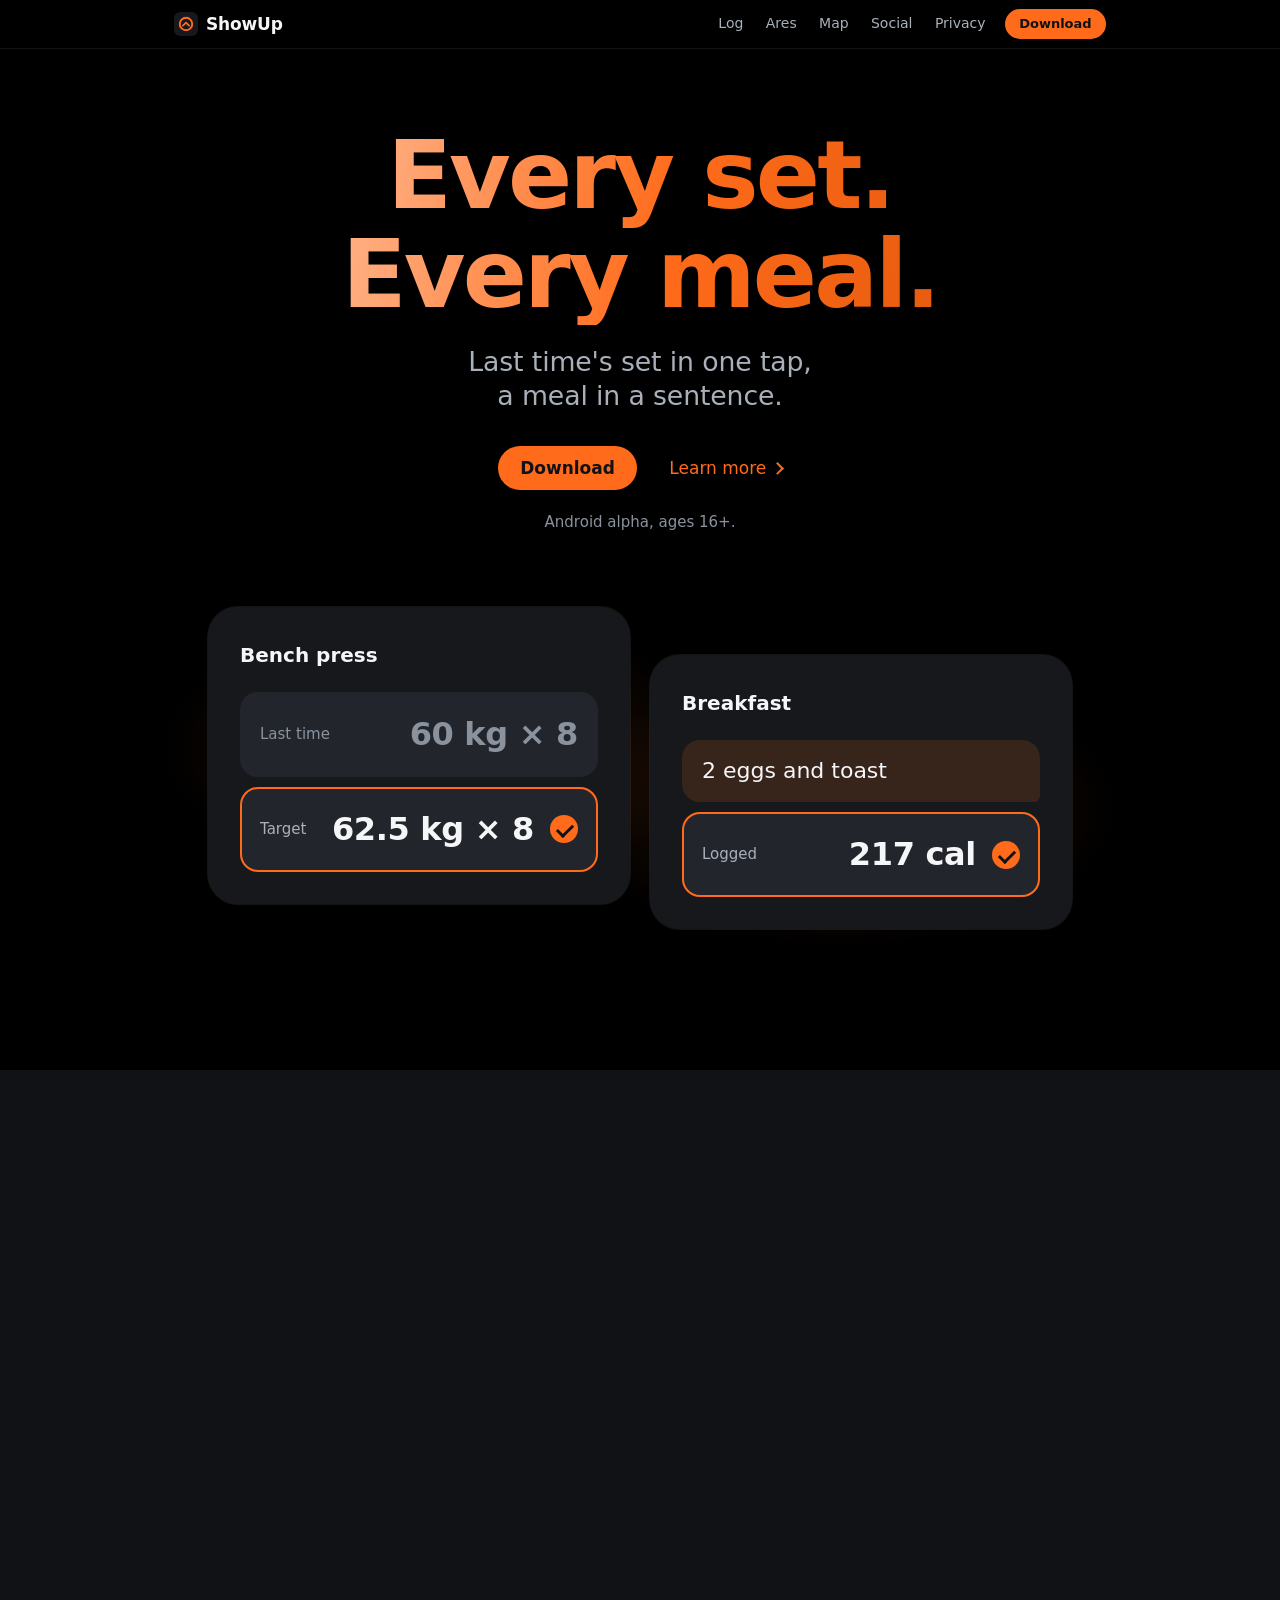
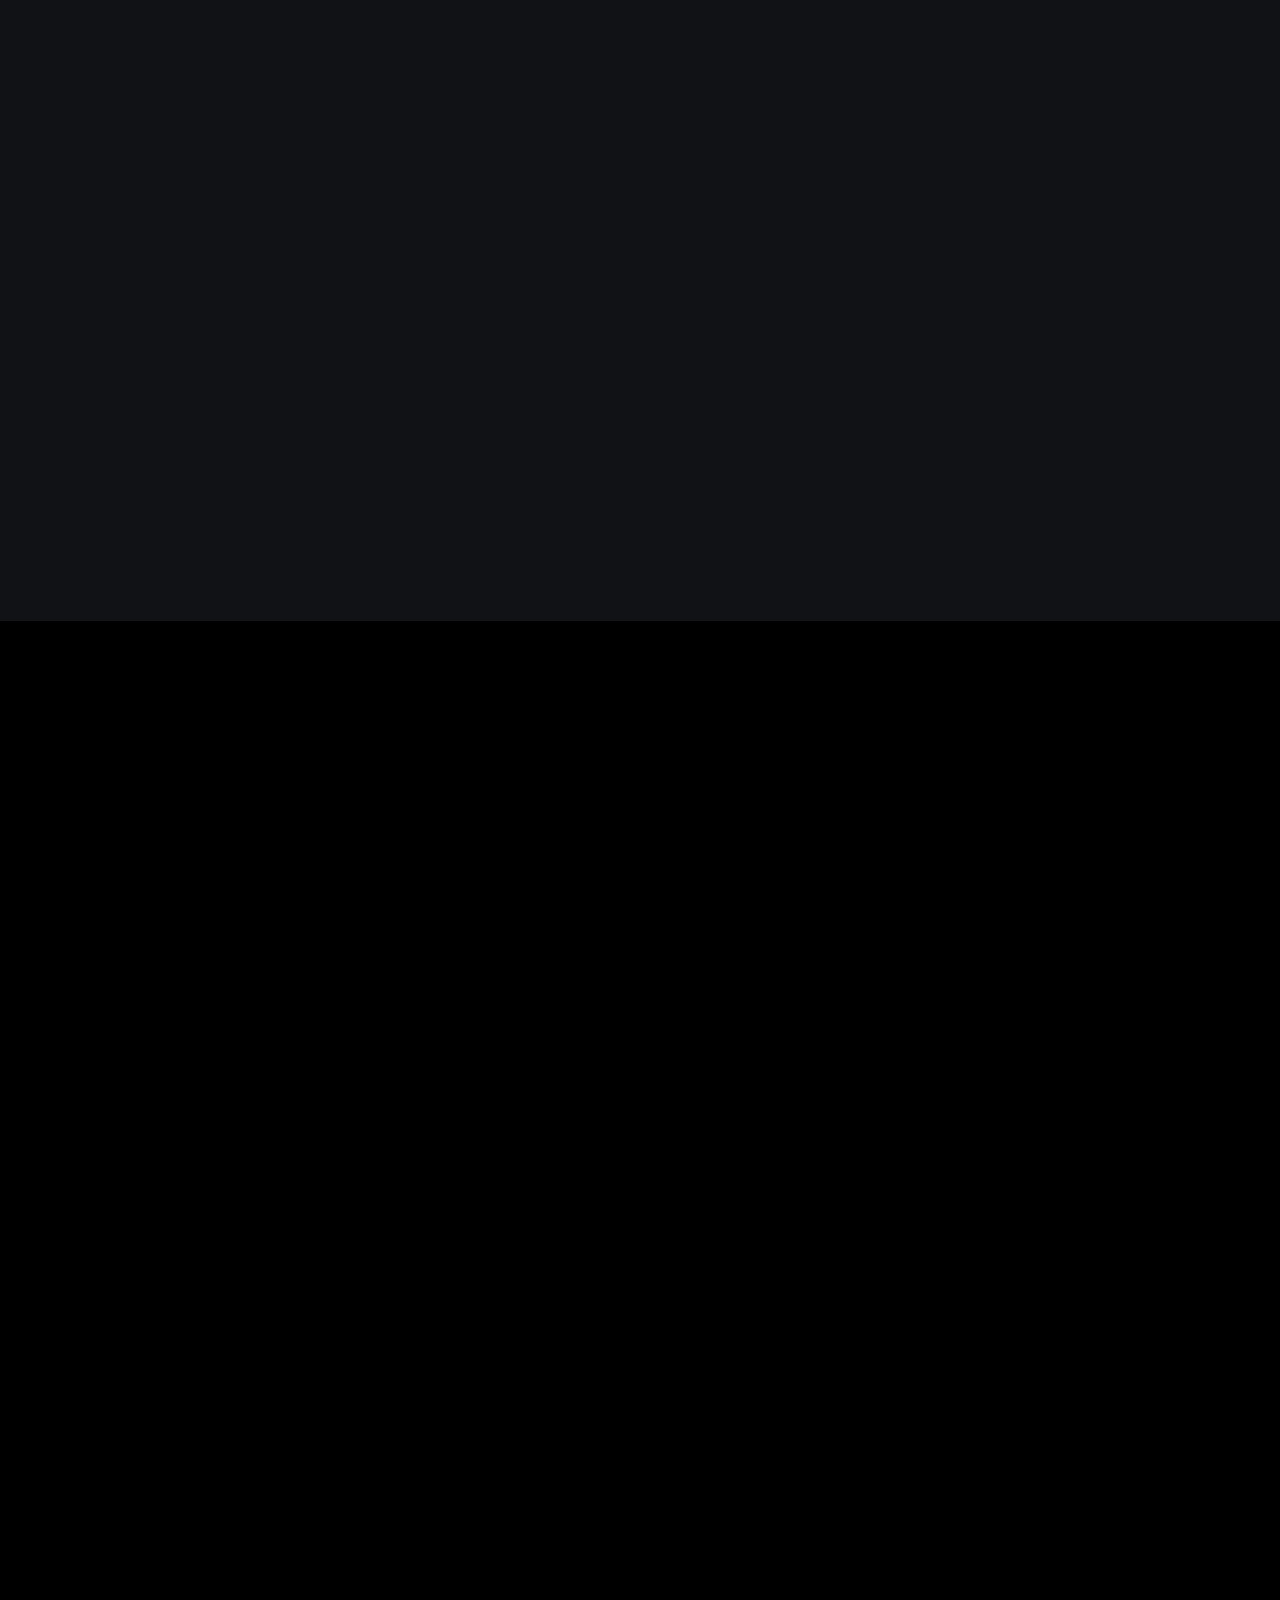
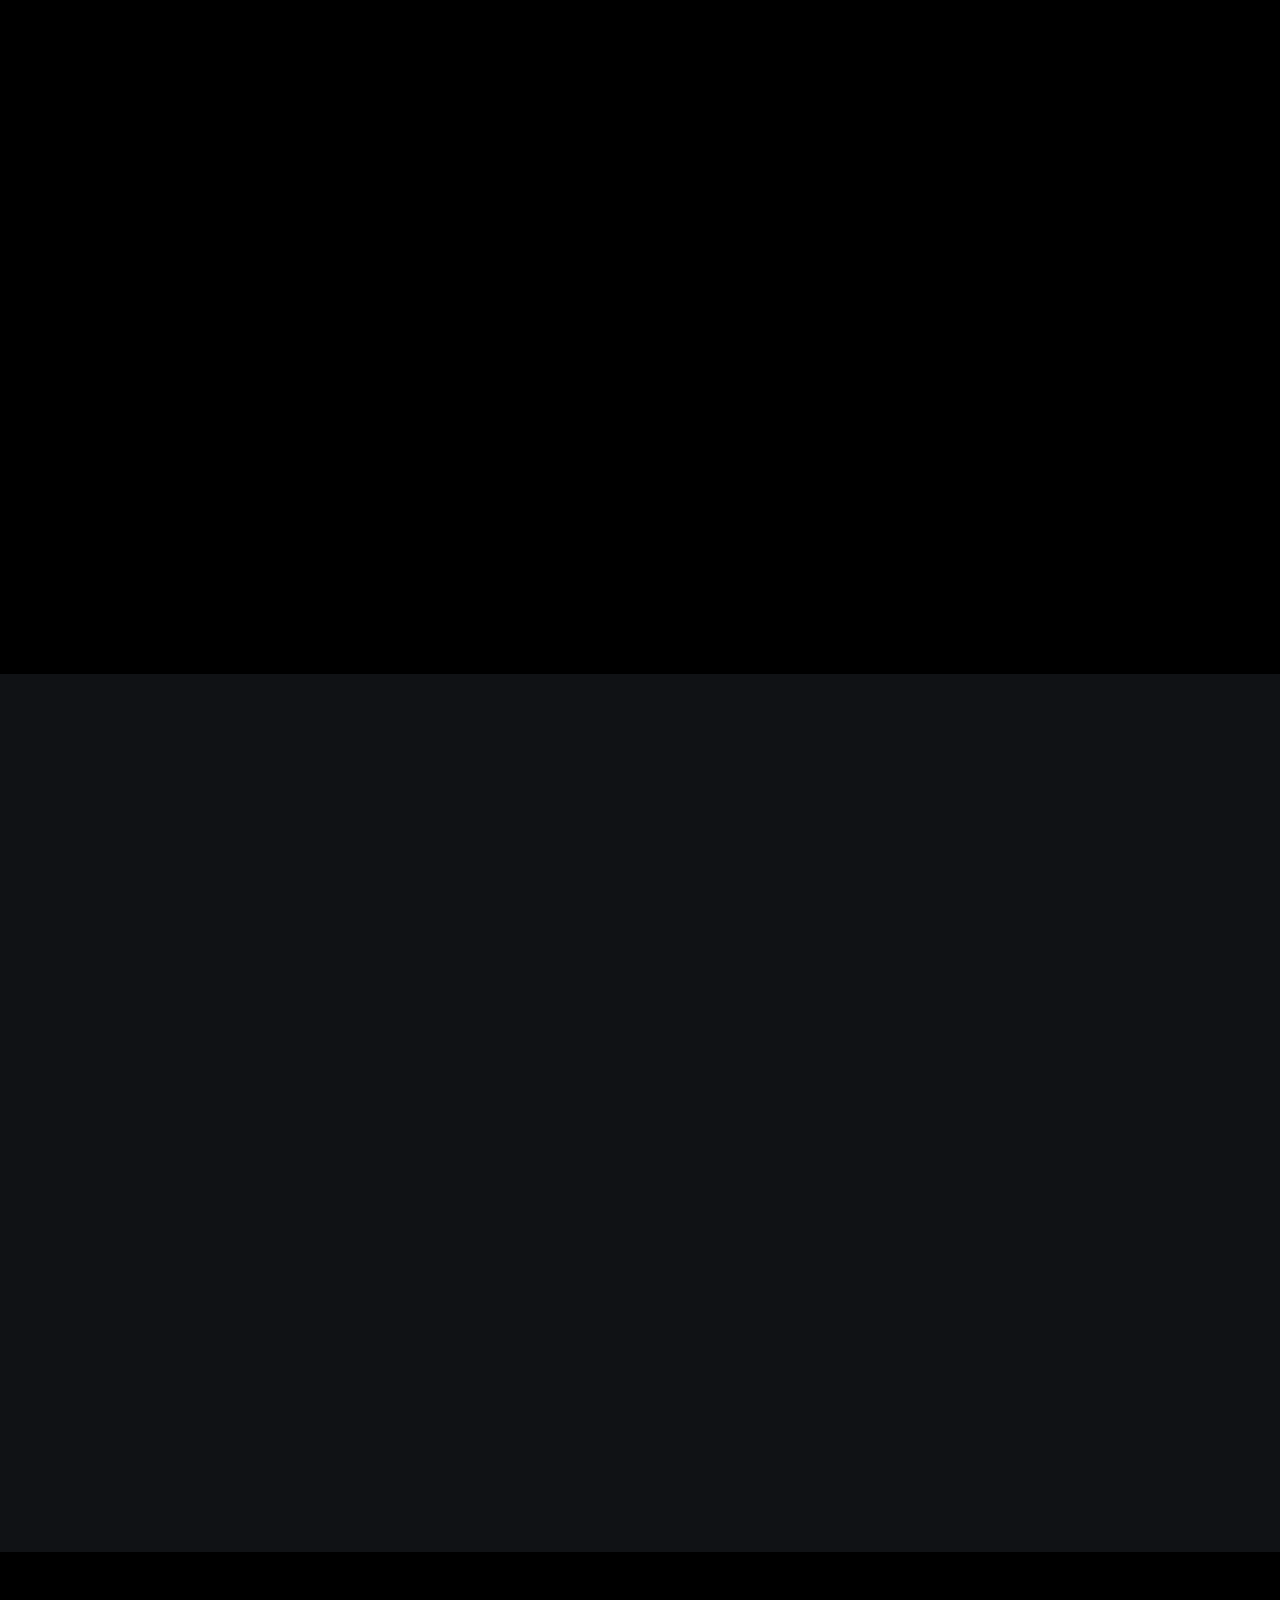
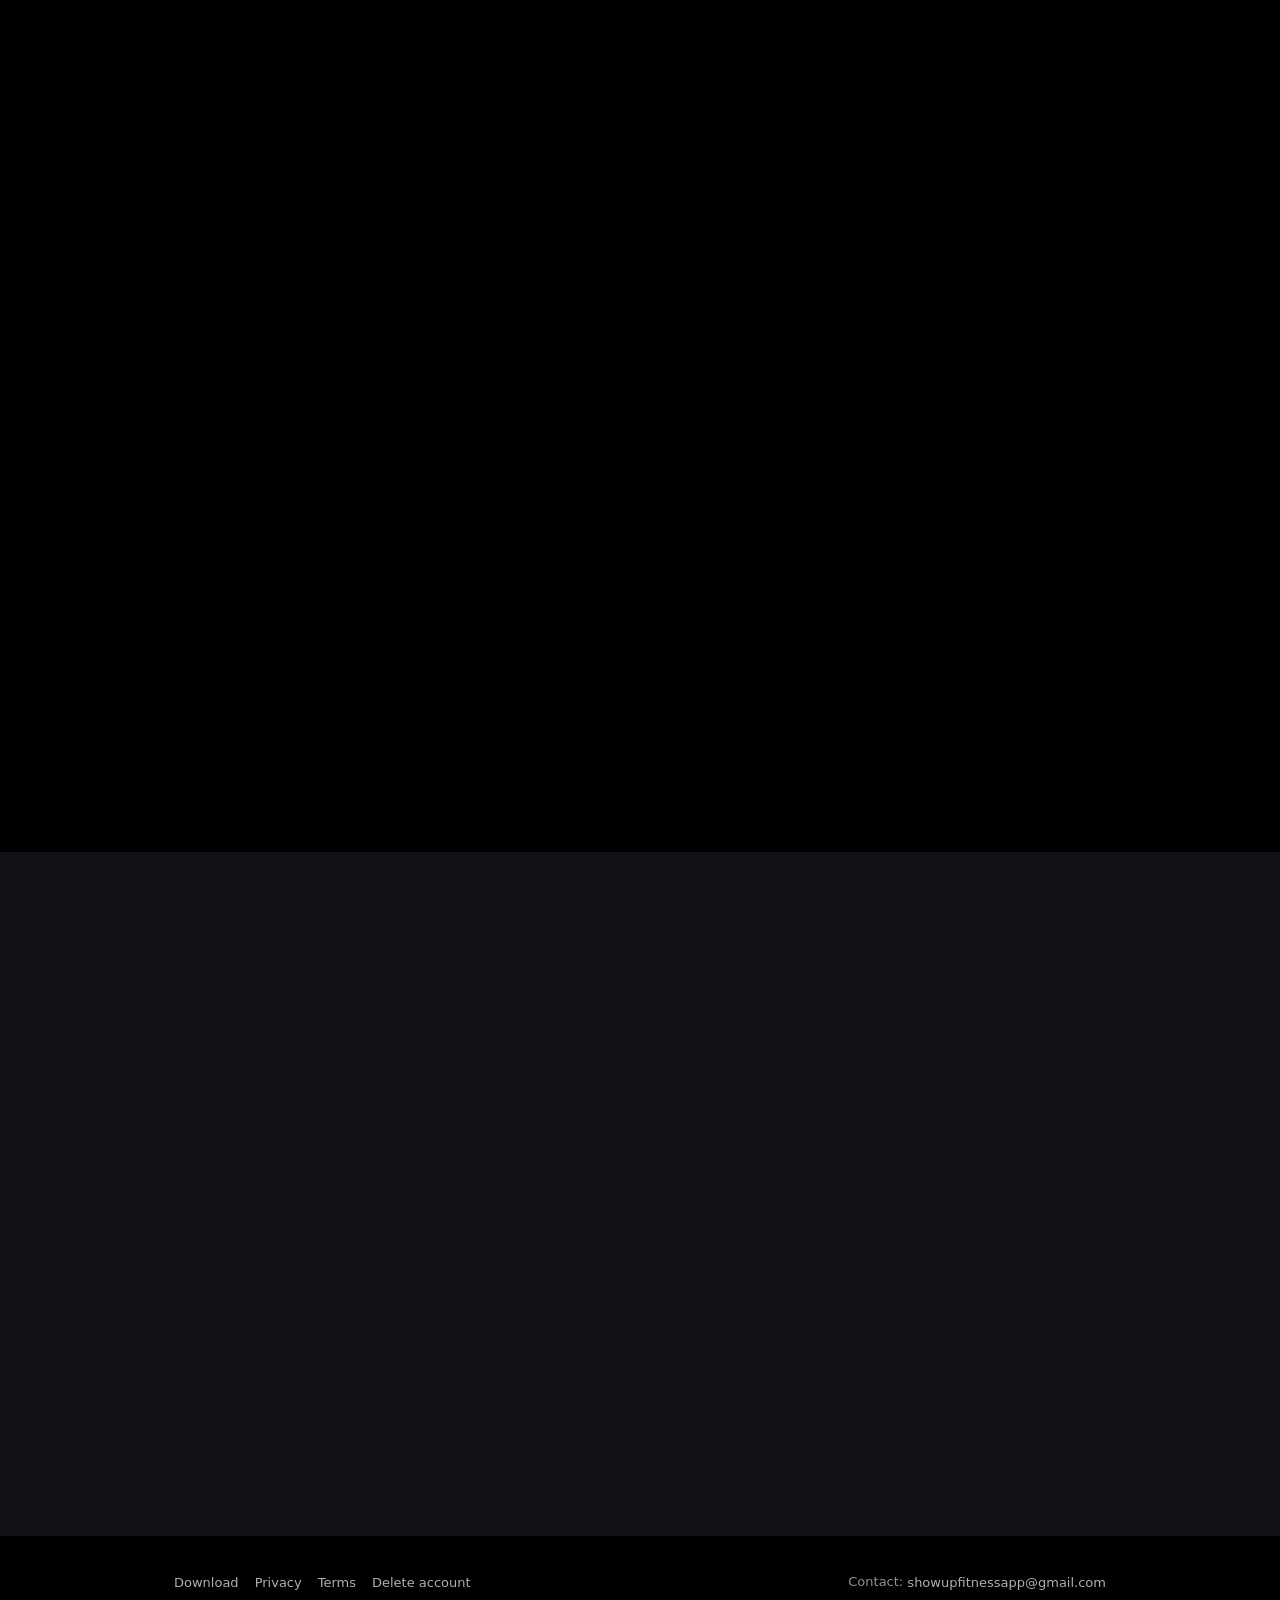
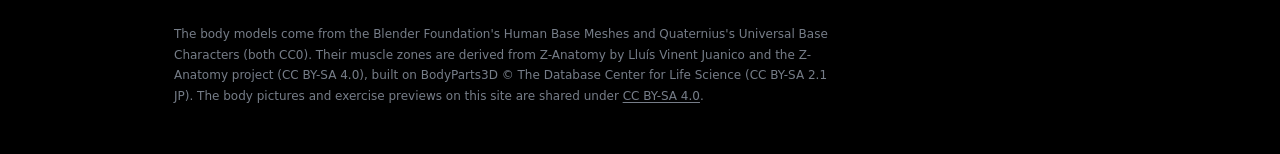
==== commit 52ef732d: "feat: the homepage in the founders' six-section order Published from AviCagan/ShowUpFinal web/ by sc" ====
--- a/index.html
+++ b/index.html
@@ -36,24 +36,79 @@
           <span>ShowUp</span>
         </a>
         <nav class="site-nav" aria-label="Site">
+          <a class="nav-optional" href="#log">Log</a>
+          <a href="#ares">Ares</a>
           <a href="#map">Map</a>
-          <a href="#ares">Ares</a>
-          <a class="nav-optional" href="#privacy">Privacy</a>
+          <a class="nav-optional" href="#social">Social</a>
+          <a class="nav-optional" href="privacy.html">Privacy</a>
           <a class="nav-cta" href="download/">Download</a>
         </nav>
       </div>
     </header>
 
     <main id="main">
-      <section class="hero" id="map" aria-labelledby="hero-title">
-        <div class="copy reveal">
-          <h1 id="hero-title" class="hero-title">See what you train.</h1>
-          <p class="sub">A 3D body shows how well this week's sets cover every muscle.</p>
+      <section class="hero" id="log" aria-labelledby="hero-title">
+        <div class="copy reveal">
+          <h1 id="hero-title" class="hero-title">
+            <span class="h-line">Every set.</span> <span class="h-line">Every meal.</span>
+          </h1>
+          <p class="sub">Last time's set in one tap, a meal in a sentence.</p>
           <div class="cta-row">
             <a class="pill" href="download/">Download</a>
-            <a class="more" href="#log">Learn more</a>
+            <a class="more" href="#ares">Learn more</a>
           </div>
           <p class="hero-fine">Android alpha, ages 16+.</p>
+        </div>
+        <figure
+          class="log-duo reveal"
+          role="img"
+          aria-label="Illustration of the log: bench press, last time 60 kg for 8 reps and today's target 62.5 kg for 8, done; breakfast described as 2 eggs and toast, logged at 217 cal.">
+          <div class="duo-card">
+            <p class="card-title">Bench press</p>
+            <p class="set-line set-last"><span>Last time</span><b>60 kg × 8</b></p>
+            <p class="set-line set-now">
+              <span>Target</span><b>62.5 kg × 8</b><i class="check" aria-hidden="true"></i>
+            </p>
+          </div>
+          <div class="duo-card duo-meal">
+            <p class="card-title">Breakfast</p>
+            <p class="said">2 eggs and toast</p>
+            <p class="set-line set-now">
+              <span>Logged</span><b>217 cal</b><i class="check" aria-hidden="true"></i>
+            </p>
+          </div>
+        </figure>
+      </section>
+
+      <section class="section section-ares" id="ares" aria-labelledby="ares-title">
+        <div class="ares-orb reveal" aria-hidden="true"><i></i><i></i></div>
+        <div class="copy reveal">
+          <h2 id="ares-title">Ares reads the screen you're on.</h2>
+          <p class="sub">It logs sets, adds foods, changes settings and asks before big ones.</p>
+        </div>
+        <figure
+          class="chat reveal"
+          role="img"
+          aria-label="Illustration of the Ares chat on the workout screen: you ask to swap this exercise for dumbbells, Ares swaps in Dumbbell Bench Press and offers Undo.">
+          <p class="sees">Sees: Your workout</p>
+          <p class="msg msg-me">Swap this for dumbbells.</p>
+          <div class="msg-row">
+            <span class="ares-mini" aria-hidden="true"><i></i><i></i></span>
+            <p class="msg msg-ares">
+              Swapped in Dumbbell Bench Press. <span class="undo">Undo</span>
+            </p>
+          </div>
+        </figure>
+        <p class="fine reveal">
+          Asking Ares sends that screen and a summary of your data through our server, for that
+          answer only.
+        </p>
+      </section>
+
+      <section class="section section-map" id="map" aria-labelledby="map-title">
+        <div class="copy reveal">
+          <h2 id="map-title">See what you train.</h2>
+          <p class="sub">A 3D body shows how well this week's sets cover every muscle.</p>
         </div>
         <div class="map-switch reveal" role="group" aria-label="Muscle map, female or male body">
           <input type="radio" name="body" id="body-female" checked />
@@ -64,6 +119,7 @@
               src="img/map-female.png"
               width="1540"
               height="1360"
+              loading="lazy"
               alt="The ShowUp muscle map on the female body, front and back, in an example week: chest, front shoulders and quads green, back and arms yellow to orange, calves red." />
             <img
               class="map-male"
@@ -84,177 +140,123 @@
             <li><span class="swatch swatch-high" aria-hidden="true"></span>Target met</li>
           </ul>
         </div>
-      </section>
-
-      <section class="section section-log" id="log" aria-labelledby="log-title">
-        <div class="copy reveal">
-          <p class="eyebrow">Logging</p>
-          <h2 id="log-title">Beat last time.</h2>
-          <p class="sub">Every row shows last time, so repeating it takes one tap.</p>
-        </div>
-        <figure
-          class="set-card reveal"
-          role="img"
-          aria-label="Illustration of a set in the logger: last time 60 kg for 8 reps, today's target 62.5 kg for 8, done.">
-          <p class="set-name">Bench press</p>
-          <p class="set-line set-last"><span>Last time</span><b>60 kg × 8</b></p>
-          <p class="set-line set-now">
-            <span>Target</span><b>62.5 kg × 8</b><i class="check" aria-hidden="true"></i>
-          </p>
-        </figure>
-      </section>
-
-      <section class="section section-ares" id="ares" aria-labelledby="ares-title">
-        <div class="ares-orb reveal" aria-hidden="true"><i></i><i></i></div>
-        <div class="copy reveal">
-          <p class="eyebrow">Ares</p>
-          <h2 id="ares-title">A coach that reads your numbers.</h2>
-          <p class="sub">Ask from almost any screen, and undo anything it changes.</p>
-        </div>
-        <figure
-          class="chat reveal"
-          role="img"
-          aria-label="Illustration of the Ares chat: you ask to move leg day to Friday, Ares moves it and offers Undo.">
-          <p class="msg msg-me">Move leg day to Friday.</p>
-          <div class="msg-row">
-            <span class="ares-mini" aria-hidden="true"><i></i><i></i></span>
-            <p class="msg msg-ares">Done. Legs is on Friday. <span class="undo">Undo</span></p>
-          </div>
-        </figure>
-      </section>
-
-      <section class="section section-features" aria-label="More in ShowUp">
+        <div class="moves reveal">
+          <h3>2,298 exercises that move</h3>
+          <p>Red marks what each trains.</p>
+          <div class="thumbs">
+            <img
+              src="img/exercises/female-squat-barbell-quads.png"
+              width="192"
+              height="192"
+              loading="lazy"
+              alt="Back squat, quads in red" />
+            <img
+              src="img/exercises/male-bench_press-barbell-chest.png"
+              width="192"
+              height="192"
+              loading="lazy"
+              alt="Bench press, chest in red" />
+            <img
+              src="img/exercises/female-deadlift-barbell-erectors.png"
+              width="192"
+              height="192"
+              loading="lazy"
+              alt="Deadlift, lower back in red" />
+            <img
+              src="img/exercises/male-pull_up-none-lats.png"
+              width="192"
+              height="192"
+              loading="lazy"
+              alt="Pull-up, lats in red" />
+            <img
+              src="img/exercises/female-kettlebell_swing-kettlebell-glutes.png"
+              width="192"
+              height="192"
+              loading="lazy"
+              alt="Kettlebell swing, glutes in red" />
+            <img
+              src="img/exercises/male-overhead_press-barbell-delt_front.png"
+              width="192"
+              height="192"
+              loading="lazy"
+              alt="Overhead press, front shoulders in red" />
+          </div>
+        </div>
+      </section>
+
+      <section class="section section-grow" id="grow" aria-labelledby="grow-title">
+        <div class="copy reveal">
+          <h2 id="grow-title">It changes with you.</h2>
+          <p class="sub">Ares updates as you log.</p>
+        </div>
         <ul class="feature-grid">
           <li class="feature reveal">
-            <h2>Weekly report</h2>
-            <p>What to add, move or cut, every week.</p>
+            <h3>In the gym</h3>
+            <p>Each target moves with the set before.</p>
             <div
-              class="feature-art cov"
+              class="feature-art step-art"
               role="img"
-              aria-label="Illustration: chest at target, back partway, rear delts low with 3 sets to add, calves with no sets yet and 4 to add.">
-              <p>
-                <span>Chest</span><i class="bar"><i class="fill fill-full"></i></i>
+              aria-label="Illustration: set 1 done at 62.5 kg for 8 with 4 reps in reserve, so the next set's target moves to 62.5 kg for 10.">
+              <p class="set-line set-last">
+                <span><em class="tag">RIR 4</em></span
+                ><b>62.5 kg × 8</b><i class="check" aria-hidden="true"></i>
               </p>
-              <p>
-                <span>Back</span><i class="bar"><i class="fill fill-most"></i></i>
-              </p>
-              <p>
-                <span>Rear delts</span><i class="bar"><i class="fill fill-low"></i></i><b>+3</b>
-              </p>
-              <p>
-                <span>Calves</span><i class="bar"><i class="fill fill-none"></i></i><b>+4</b>
-              </p>
+              <p class="set-line set-now"><span>Next</span><b>62.5 kg × 10</b></p>
             </div>
           </li>
           <li class="feature reveal">
-            <h2>2,298 exercises that move</h2>
-            <p>Red marks the muscles each exercise trains.</p>
-            <div class="feature-art thumbs">
-              <img
-                src="img/exercises/female-squat-barbell-quads.png"
-                width="192"
-                height="192"
-                loading="lazy"
-                alt="Back squat, quads in red" />
-              <img
-                src="img/exercises/male-bench_press-barbell-chest.png"
-                width="192"
-                height="192"
-                loading="lazy"
-                alt="Bench press, chest in red" />
-              <img
-                src="img/exercises/female-deadlift-barbell-erectors.png"
-                width="192"
-                height="192"
-                loading="lazy"
-                alt="Deadlift, lower back in red" />
-              <img
-                src="img/exercises/male-pull_up-none-lats.png"
-                width="192"
-                height="192"
-                loading="lazy"
-                alt="Pull-up, lats in red" />
-              <img
-                src="img/exercises/female-kettlebell_swing-kettlebell-glutes.png"
-                width="192"
-                height="192"
-                loading="lazy"
-                alt="Kettlebell swing, glutes in red" />
-              <img
-                src="img/exercises/male-overhead_press-barbell-delt_front.png"
-                width="192"
-                height="192"
-                loading="lazy"
-                alt="Overhead press, front shoulders in red" />
-            </div>
-          </li>
-          <li class="feature reveal">
-            <h2>Food</h2>
-            <p>
-              Describe a meal or photograph it. <span class="line">The photo is never stored.</span>
-            </p>
+            <h3>In the kitchen</h3>
+            <p>It suggests calorie steps from your weight trend.</p>
             <div
-              class="feature-art rings"
+              class="feature-art step-art"
               role="img"
-              aria-label="Illustration of calorie and macro rings with 1,240 cal left.">
-              <div class="ring-stack">
-                <svg viewBox="0 0 200 200" aria-hidden="true">
-                  <circle class="ring-track" cx="100" cy="100" r="86" />
-                  <circle class="ring-fill ring-1" cx="100" cy="100" r="86" pathLength="100" />
-                  <circle class="ring-track" cx="100" cy="100" r="66" />
-                  <circle class="ring-fill ring-2" cx="100" cy="100" r="66" pathLength="100" />
-                </svg>
-                <p class="ring-label"><b>1,240</b><span>cal left</span></p>
-              </div>
-            </div>
-          </li>
-          <li class="feature reveal">
-            <h2>Friends</h2>
-            <p>They see your sessions, coverage and streak.</p>
-            <div
-              class="feature-art race"
-              role="img"
-              aria-label="Illustration of a sessions challenge: you have 7 sessions, Sam has 6.">
-              <p>
-                <span class="who">You</span><i class="bar"><i class="fill fill-race-1"></i></i
-                ><b>7</b>
-              </p>
-              <p>
-                <span class="who">Sam</span><i class="bar"><i class="fill fill-race-2"></i></i
-                ><b>6</b>
-              </p>
+              aria-label="Illustration of a suggested calorie step: the daily target from 2,000 to 2,150 cal.">
+              <p class="set-line set-last"><span>Now</span><b>2,000 cal</b></p>
+              <p class="set-line set-now"><span>Suggested</span><b>2,150 cal</b></p>
             </div>
           </li>
         </ul>
       </section>
 
-      <section class="section section-privacy" id="privacy" aria-labelledby="privacy-title">
-        <svg class="privacy-mark reveal" viewBox="0 0 64 96" aria-hidden="true">
-          <rect x="4" y="4" width="56" height="88" rx="12" />
-          <path d="M24 45v-6a8 8 0 0 1 16 0v6" />
-          <rect x="20" y="45" width="24" height="18" rx="4" />
-        </svg>
-        <div class="copy reveal">
-          <p class="eyebrow">Privacy</p>
-          <h2 id="privacy-title">Your logs live on your phone.</h2>
-          <p class="sub">ShowUp works offline and backs up to your own Google Drive.</p>
-          <p class="fine">
-            Asking Ares sends that screen and a summary of your data through our server, for that
-            answer only. Anonymous usage counts never include what you log.
+      <section class="section section-social" id="social" aria-labelledby="social-title">
+        <div class="copy reveal">
+          <h2 id="social-title">Friends who see you show up.</h2>
+          <p class="sub">They see your sessions, coverage and streak.</p>
+        </div>
+        <figure
+          class="friends reveal"
+          role="img"
+          aria-label="Illustration of Social: Sam's week shows 4 sessions, 78% coverage and a 6-week streak; in a group challenge on sessions you have 7 and Sam has 6.">
+          <p class="friend">
+            <span class="avatar" data-initial="S" aria-hidden="true"></span><b>Sam</b
+            ><span>4 sessions, 78%, 6 wk</span>
           </p>
-          <a class="more" href="privacy.html">Privacy policy</a>
-        </div>
+          <p class="race-title">Group challenge</p>
+          <div class="race">
+            <p>
+              <span class="who">You</span><i class="bar"><i class="fill fill-race-1"></i></i
+              ><b>7</b>
+            </p>
+            <p>
+              <span class="who">Sam</span><i class="bar"><i class="fill fill-race-2"></i></i
+              ><b>6</b>
+            </p>
+          </div>
+        </figure>
       </section>
 
       <section class="section section-get" id="get" aria-labelledby="get-title">
         <div class="copy reveal">
           <img class="get-icon" src="img/icon.svg" width="96" height="96" alt="" />
-          <h2 id="get-title">Get ShowUp.</h2>
+          <h2 id="get-title">Show up for yourself.</h2>
           <p class="sub">Android alpha, ages 16 and up.</p>
           <div class="cta-row">
             <a class="pill pill-lg" href="download/">Download</a>
           </div>
           <p class="release-chip" data-release-label hidden></p>
+          <p class="fine">
+            Your logs live on your phone. <a href="privacy.html">Privacy policy</a>
+          </p>
         </div>
       </section>
     </main>
--- a/site.css
+++ b/site.css
@@ -216,11 +216,14 @@
   border-radius: 999px;
 }
 
-@media (max-width: 26rem) {
+/* A phone keeps Ares, Map and the pill; Log, Social and Privacy join from 40rem. */
+@media (max-width: 39.99rem) {
   .site-nav .nav-optional {
     display: none;
   }
-
+}
+
+@media (max-width: 26rem) {
   .site-nav a {
     padding: 0 0.55rem;
   }
@@ -263,11 +266,15 @@
   letter-spacing: -0.028em;
 }
 
-/* The one tinted headline: the hero's, in the brand orange. */
+/* The one tinted headline: the hero's, in the brand orange, one sentence per line. */
 .hero-title {
   width: fit-content;
   max-width: 100%;
   color: var(--brand);
+}
+
+.h-line {
+  display: block;
 }
 
 @supports ((-webkit-background-clip: text) or (background-clip: text)) {
@@ -412,16 +419,18 @@
 }
 
 /*
- * Black and near-black bands alternate: hero (black), logging, Ares (black), tiles, privacy
- * (black), download. A card is black on a band and gray on black.
+ * Black and near-black bands alternate: the log (hero, black), Ares, the map (black), "It
+ * changes with you", social (black), download. A card is black on a band and gray on black.
  */
-.section-log,
-.section-features,
+.section-ares,
+.section-grow,
 .section-get {
   background: var(--band);
 }
 
+/* The glows behind the sprite and the map bodies reach past the edges; the band clips them. */
 .section-ares,
+.section-map,
 .section-get {
   overflow: hidden;
 }
@@ -443,7 +452,287 @@
   }
 }
 
-/* ---------- Hero: the map ---------- */
+/* ---------- The log (hero): a set and a meal, side by side ---------- */
+
+.log-duo {
+  position: relative;
+  isolation: isolate;
+  display: grid;
+  gap: 1rem;
+  width: min(100%, 30rem);
+  margin: clamp(3rem, 6vw, 4.5rem) auto 0;
+  text-align: left;
+}
+
+/* The glow: the same warm light as behind the map bodies. */
+.log-duo::before {
+  content: '';
+  position: absolute;
+  z-index: -1;
+  inset: -12% -8%;
+  background:
+    radial-gradient(40% 50% at 30% 45%, rgba(255, 107, 26, 0.16), transparent 70%),
+    radial-gradient(40% 50% at 70% 60%, rgba(255, 107, 26, 0.16), transparent 70%);
+}
+
+/* Where both fit at full size the two cards sit side by side, the meal a step lower. */
+@media (min-width: 60rem) {
+  .log-duo {
+    width: min(100%, 54rem);
+    grid-template-columns: repeat(2, minmax(0, 1fr));
+    align-items: start;
+    gap: 1.25rem;
+  }
+
+  .duo-meal {
+    margin-top: 3rem;
+  }
+}
+
+.duo-card {
+  padding: clamp(1.5rem, 3vw, 2rem);
+  border-radius: var(--radius-tile);
+  background: var(--tile);
+  box-shadow: 0 0 0 1px var(--hairline);
+}
+
+.card-title {
+  margin: 0 0 1.25rem;
+  color: var(--text);
+  font-size: 1.25rem;
+  font-weight: 600;
+}
+
+/* One row of a card: a quiet label, a large figure, optionally the tick. */
+.set-line {
+  display: flex;
+  align-items: center;
+  gap: 1rem;
+  margin: 0;
+  padding: 1rem 1.25rem;
+  border-radius: 18px;
+  background: var(--tile);
+  color: var(--text-muted);
+}
+
+.duo-card .set-line {
+  background: var(--raised);
+}
+
+.set-line span {
+  flex: 1;
+  font-size: 0.9375rem;
+}
+
+.set-line b {
+  font-size: clamp(1.375rem, 1.8vw + 0.9rem, 2rem);
+  font-weight: 600;
+  letter-spacing: -0.01em;
+  white-space: nowrap;
+  font-variant-numeric: tabular-nums;
+}
+
+.set-now {
+  margin-top: 0.625rem;
+  box-shadow: inset 0 0 0 2px var(--brand);
+  color: var(--text-secondary);
+}
+
+.set-now b {
+  color: var(--text);
+}
+
+/* The meal in your own words, on the orange tint the app gives your chat lines. */
+.said {
+  margin: 0;
+  padding: 1.05rem 1.25rem;
+  border-radius: 18px 18px 6px 18px;
+  background: var(--brand-soft);
+  color: var(--text);
+  font-size: clamp(1.125rem, 0.8vw + 0.95rem, 1.375rem);
+  line-height: 1.3;
+}
+
+.check {
+  position: relative;
+  flex: none;
+  width: 1.75rem;
+  height: 1.75rem;
+  border-radius: 50%;
+  background: var(--brand);
+}
+
+.check::after {
+  content: '';
+  position: absolute;
+  left: 36%;
+  top: 22%;
+  width: 26%;
+  height: 46%;
+  border: solid var(--on-accent);
+  border-width: 0 3px 3px 0;
+  transform: rotate(45deg);
+}
+
+/* ---------- Ares (placeholder art, PLAN Q22: the app's AresSprite in CSS, glowing) ---------- */
+
+.ares-orb {
+  --size: clamp(7rem, 14vw, 10rem);
+  position: relative;
+  width: var(--size);
+  height: var(--size);
+  margin: 0 auto clamp(2.5rem, 5vw, 3.5rem);
+  border-radius: 50%;
+  background: radial-gradient(circle at 34% 28%, var(--brand-hover), var(--brand) 55%, #e85c0f);
+  box-shadow:
+    0 0 48px rgba(255, 107, 26, 0.5),
+    0 0 140px rgba(255, 107, 26, 0.28);
+  animation: ares-bob 2.4s ease-in-out infinite alternate;
+}
+
+/* Eyes: 14% of the size, 36% from the top, 16% apart (AresSprite.tsx). */
+.ares-orb i {
+  position: absolute;
+  top: 36%;
+  width: 14%;
+  height: 14%;
+  border-radius: 50%;
+  background: var(--stage-deep);
+}
+
+.ares-orb i:first-child {
+  left: 28%;
+}
+
+.ares-orb i:last-child {
+  left: 58%;
+}
+
+@keyframes ares-bob {
+  from {
+    translate: 0 0;
+  }
+  to {
+    translate: 0 -6px;
+  }
+}
+
+@media (prefers-reduced-motion: reduce) {
+  .ares-orb {
+    animation: none;
+  }
+}
+
+.chat {
+  display: grid;
+  gap: 0.875rem;
+  width: min(100%, 30rem);
+  margin: clamp(3rem, 6vw, 4.5rem) auto 0;
+  padding: clamp(1.25rem, 3vw, 1.75rem);
+  border-radius: var(--radius-tile);
+  background: var(--bg);
+}
+
+/* What the chat reads, as the app's sheet says it under its title ("Sees: Your workout"). */
+.sees {
+  justify-self: center;
+  display: inline-flex;
+  align-items: center;
+  gap: 0.5rem;
+  margin: 0 0 0.25rem;
+  padding: 0.35rem 0.9rem;
+  border-radius: 999px;
+  background: var(--tile);
+  color: var(--text-secondary);
+  font-size: 0.875rem;
+  font-weight: 600;
+}
+
+.sees::before {
+  content: '';
+  width: 0.5rem;
+  height: 0.5rem;
+  border-radius: 50%;
+  background: var(--brand);
+}
+
+.section-ares .fine {
+  margin-top: 2rem;
+}
+
+.msg {
+  max-width: 85%;
+  margin: 0;
+  padding: 0.8rem 1.15rem;
+  border-radius: 22px;
+  color: var(--text);
+  font-size: clamp(1rem, 0.5vw + 0.9rem, 1.125rem);
+  line-height: 1.35;
+  text-align: left;
+}
+
+/* As in the app: your line on the orange tint, Ares's beside its sprite on the raised gray. */
+.msg-me {
+  justify-self: end;
+  border-bottom-right-radius: 6px;
+  background: var(--brand-soft);
+}
+
+.msg-row {
+  display: flex;
+  align-items: flex-end;
+  gap: 0.6rem;
+}
+
+.msg-ares {
+  border-bottom-left-radius: 6px;
+  background: var(--raised);
+}
+
+.ares-mini {
+  position: relative;
+  flex: none;
+  width: 1.75rem;
+  height: 1.75rem;
+  border-radius: 50%;
+  background: radial-gradient(
+    circle at 34% 28%,
+    var(--brand-hover),
+    var(--brand) 55%,
+    var(--brand-deep)
+  );
+}
+
+.ares-mini i {
+  position: absolute;
+  top: 36%;
+  width: 14%;
+  height: 14%;
+  border-radius: 50%;
+  background: var(--stage-deep);
+}
+
+.ares-mini i:first-child {
+  left: 28%;
+}
+
+.ares-mini i:last-child {
+  left: 58%;
+}
+
+/* Undo sits under Ares's line, as the app puts it on the action's card. */
+.undo {
+  display: table;
+  margin-top: 0.55rem;
+  padding: 0.1rem 0.65rem;
+  border-radius: 999px;
+  background: var(--brand-soft);
+  color: var(--brand-hover);
+  font-size: 0.9375rem;
+  font-weight: 600;
+}
+
+/* ---------- The map ---------- */
 
 .map-switch {
   display: grid;
@@ -578,242 +867,25 @@
   background: var(--cov-high);
 }
 
-/* ---------- Logging: one set, last time and today ---------- */
-
-.set-card {
-  max-width: 32rem;
-  margin: clamp(3rem, 6vw, 5rem) auto 0;
-  padding: clamp(1.5rem, 3vw, 2.25rem);
-  border-radius: var(--radius-tile);
-  background: var(--bg);
-  text-align: left;
-}
-
-.set-name {
-  margin: 0 0 1.25rem;
-  color: var(--text);
-  font-size: 1.25rem;
-  font-weight: 600;
-}
-
-.set-line {
-  display: flex;
-  align-items: center;
-  gap: 1rem;
-  margin: 0;
-  padding: 1rem 1.25rem;
-  border-radius: 18px;
-  background: var(--tile);
-  color: var(--text-muted);
-}
-
-.set-line span {
-  flex: 1;
-  font-size: 0.9375rem;
-}
-
-.set-line b {
-  font-size: clamp(1.375rem, 1.8vw + 0.9rem, 2rem);
-  font-weight: 600;
-  letter-spacing: -0.01em;
-  font-variant-numeric: tabular-nums;
-}
-
-.set-now {
-  margin-top: 0.625rem;
-  box-shadow: inset 0 0 0 2px var(--brand);
-  color: var(--text-secondary);
-}
-
-.set-now b {
-  color: var(--text);
-}
-
-.check {
-  position: relative;
-  flex: none;
-  width: 1.75rem;
-  height: 1.75rem;
-  border-radius: 50%;
-  background: var(--brand);
-}
-
-.check::after {
-  content: '';
-  position: absolute;
-  left: 36%;
-  top: 22%;
-  width: 26%;
-  height: 46%;
-  border: solid var(--on-accent);
-  border-width: 0 3px 3px 0;
-  transform: rotate(45deg);
-}
-
-/* ---------- Ares (placeholder art, PLAN Q22: the app's AresSprite in CSS, glowing) ---------- */
-
-.ares-orb {
-  --size: clamp(7rem, 14vw, 10rem);
-  position: relative;
-  width: var(--size);
-  height: var(--size);
-  margin: 0 auto clamp(2.5rem, 5vw, 3.5rem);
-  border-radius: 50%;
-  background: radial-gradient(circle at 34% 28%, var(--brand-hover), var(--brand) 55%, #e85c0f);
-  box-shadow:
-    0 0 48px rgba(255, 107, 26, 0.5),
-    0 0 140px rgba(255, 107, 26, 0.28);
-  animation: ares-bob 2.4s ease-in-out infinite alternate;
-}
-
-/* Eyes: 14% of the size, 36% from the top, 16% apart (AresSprite.tsx). */
-.ares-orb i {
-  position: absolute;
-  top: 36%;
-  width: 14%;
-  height: 14%;
-  border-radius: 50%;
-  background: var(--stage-deep);
-}
-
-.ares-orb i:first-child {
-  left: 28%;
-}
-
-.ares-orb i:last-child {
-  left: 58%;
-}
-
-@keyframes ares-bob {
-  from {
-    translate: 0 0;
-  }
-  to {
-    translate: 0 -6px;
-  }
-}
-
-@media (prefers-reduced-motion: reduce) {
-  .ares-orb {
-    animation: none;
-  }
-}
-
-.chat {
-  display: grid;
-  gap: 0.875rem;
-  width: min(100%, 30rem);
-  margin: clamp(3rem, 6vw, 4.5rem) auto 0;
-  padding: clamp(1.25rem, 3vw, 1.75rem);
-  border-radius: var(--radius-tile);
-  background: var(--tile);
-}
-
-.msg {
-  max-width: 85%;
-  margin: 0;
-  padding: 0.8rem 1.15rem;
-  border-radius: 22px;
-  color: var(--text);
-  font-size: clamp(1rem, 0.5vw + 0.9rem, 1.125rem);
-  line-height: 1.35;
-  text-align: left;
-}
-
-/* As in the app: your line on the orange tint, Ares's beside its sprite on the raised gray. */
-.msg-me {
-  justify-self: end;
-  border-bottom-right-radius: 6px;
-  background: var(--brand-soft);
-}
-
-.msg-row {
-  display: flex;
-  align-items: flex-end;
-  gap: 0.6rem;
-}
-
-.msg-ares {
-  border-bottom-left-radius: 6px;
-  background: var(--raised);
-}
-
-.ares-mini {
-  position: relative;
-  flex: none;
-  width: 1.75rem;
-  height: 1.75rem;
-  border-radius: 50%;
-  background: radial-gradient(
-    circle at 34% 28%,
-    var(--brand-hover),
-    var(--brand) 55%,
-    var(--brand-deep)
-  );
-}
-
-.ares-mini i {
-  position: absolute;
-  top: 36%;
-  width: 14%;
-  height: 14%;
-  border-radius: 50%;
-  background: var(--stage-deep);
-}
-
-.ares-mini i:first-child {
-  left: 28%;
-}
-
-.ares-mini i:last-child {
-  left: 58%;
-}
-
-.undo {
-  display: inline-block;
-  margin-left: 0.4rem;
-  padding: 0.1rem 0.65rem;
-  border-radius: 999px;
-  background: var(--brand-soft);
-  color: var(--brand-hover);
-  font-size: 0.9375rem;
-  font-weight: 600;
-}
-
-/* ---------- Feature tiles ---------- */
-
-.feature-grid {
-  list-style: none;
-  display: grid;
-  gap: 1.25rem;
+/* ---------- The previews under the map ---------- */
+
+.moves {
   max-width: var(--content);
-  margin: 0 auto;
-  padding: 0;
-}
-
-@media (min-width: 48rem) {
-  .feature-grid {
-    grid-template-columns: repeat(2, minmax(0, 1fr));
-  }
-}
-
-.feature {
-  display: flex;
-  flex-direction: column;
-  margin: 0;
-  padding: clamp(2rem, 4vw, 3rem) clamp(1.5rem, 3vw, 2.5rem) 0;
-  border-radius: var(--radius-tile);
-  background: var(--bg);
-  overflow: hidden;
-}
-
-.section .feature h2 {
-  max-width: none;
+  margin: clamp(4.5rem, 9vw, 7rem) auto 0;
+}
+
+.section .moves h3,
+.section .feature h3 {
+  margin: 0;
+  color: var(--text);
   font-size: clamp(1.75rem, 2.4vw, 2.25rem);
+  font-weight: 700;
   letter-spacing: -0.02em;
   line-height: 1.1;
-}
-
+  text-wrap: balance;
+}
+
+.moves > p,
 .feature > p {
   max-width: 22rem;
   margin: 0.6rem auto 0;
@@ -823,100 +895,20 @@
   text-wrap: balance;
 }
 
-/* A second sentence starts its own line instead of wrapping mid-phrase. */
-.feature > p .line {
-  display: block;
-}
-
-.feature-art {
-  display: flex;
-  flex-direction: column;
-  align-items: center;
-  justify-content: center;
-  flex: 1;
-  min-height: 15rem;
-  padding: 2.25rem 0 2.75rem;
-}
-
-.bar {
-  position: relative;
-  display: block;
-  flex: 1;
-  height: 0.5rem;
-  border-radius: 999px;
-  background: var(--raised);
-  overflow: hidden;
-}
-
-.fill {
-  position: absolute;
-  inset: 0 auto 0 0;
-  border-radius: inherit;
-}
-
-.cov,
-.race {
-  gap: 1rem;
-}
-
-.cov p,
-.race p {
-  display: grid;
-  grid-template-columns: 5.5rem minmax(0, 1fr) 2rem;
-  align-items: center;
-  gap: 0.875rem;
-  width: min(100%, 21rem);
-  margin: 0;
-}
-
-.cov span,
-.race .who {
-  color: var(--text-secondary);
-  font-size: 0.9375rem;
-  text-align: left;
-}
-
-.cov b,
-.race b {
-  grid-column: 3;
-  font-weight: 700;
-  text-align: right;
-  font-variant-numeric: tabular-nums;
-}
-
-.cov b {
-  color: var(--brand);
-  font-size: 0.9375rem;
-}
-
-.fill-full {
-  width: 100%;
-  background: var(--cov-high);
-}
-
-.fill-most {
-  width: 72%;
-  background: #a8c94a;
-}
-
-.fill-low {
-  width: 30%;
-  background: #f27b2c;
-}
-
-.fill-none {
-  width: 0.5rem;
-  background: var(--cov-low);
-}
-
 /* The previews are 192 px; at most 96 CSS px keeps them at 2x, sharp on a phone's screen. */
 .thumbs {
   display: grid;
   grid-template-columns: repeat(3, minmax(0, 6rem));
   justify-content: center;
-  align-content: center;
   gap: 0.625rem;
-  width: 100%;
+  margin-top: 2rem;
+}
+
+@media (min-width: 48rem) {
+  .thumbs {
+    grid-template-columns: repeat(6, minmax(0, 6rem));
+    gap: 1rem;
+  }
 }
 
 .thumbs img {
@@ -928,80 +920,164 @@
   background: var(--tile);
 }
 
-.ring-stack {
+/* ---------- It changes with you: two tiles ---------- */
+
+.feature-grid {
+  list-style: none;
+  display: grid;
+  gap: 1.25rem;
+  max-width: var(--content);
+  margin: clamp(3rem, 6vw, 4.5rem) auto 0;
+  padding: 0;
+}
+
+@media (min-width: 48rem) {
+  .feature-grid {
+    grid-template-columns: repeat(2, minmax(0, 1fr));
+  }
+}
+
+.feature {
+  display: flex;
+  flex-direction: column;
+  margin: 0;
+  padding: clamp(2rem, 4vw, 3rem) clamp(1.5rem, 3vw, 2.5rem) 0;
+  border-radius: var(--radius-tile);
+  background: var(--bg);
+  overflow: hidden;
+}
+
+.feature-art {
+  display: flex;
+  flex-direction: column;
+  align-items: center;
+  justify-content: center;
+  flex: 1;
+  padding: 2.25rem 0 2.75rem;
+}
+
+/* Before and after: the row as it was, then the target or step that moved. The figures scale
+   a little lower than the hero's, so "RIR 4" and "62.5 kg × 8" share one row in a 2-up tile. */
+.step-art .set-line {
+  width: min(100%, 24rem);
+  text-align: left;
+}
+
+.step-art .set-line b {
+  font-size: clamp(1.125rem, 1.2vw + 0.85rem, 2rem);
+}
+
+.tag {
+  flex: none;
+  padding: 0.15rem 0.6rem;
+  border-radius: 999px;
+  background: var(--raised);
+  color: var(--text-secondary);
+  font-size: 0.8125rem;
+  font-style: normal;
+  font-weight: 600;
+  white-space: nowrap;
+}
+
+/* ---------- Social: a friend's week and a group challenge ---------- */
+
+.friends {
+  width: min(100%, 30rem);
+  margin: clamp(3rem, 6vw, 4.5rem) auto 0;
+  padding: clamp(1.5rem, 3vw, 2rem);
+  border-radius: var(--radius-tile);
+  background: var(--tile);
+  text-align: left;
+}
+
+/* A friend's row as the app lists it: the name, and under it what they share this week. */
+.friend {
+  display: grid;
+  grid-template-columns: auto minmax(0, 1fr);
+  align-items: center;
+  column-gap: 0.875rem;
+  margin: 0;
+  padding: 0.875rem 1rem;
+  border-radius: 18px;
+  background: var(--raised);
+  color: var(--text-secondary);
+  font-size: 0.9375rem;
+}
+
+.friend b {
+  color: var(--text);
+  font-size: 1.125rem;
+  font-weight: 600;
+}
+
+.friend span:last-child {
+  grid-column: 2;
+  font-variant-numeric: tabular-nums;
+}
+
+.avatar {
+  grid-row: span 2;
+  display: grid;
+  place-items: center;
+  width: 2.25rem;
+  height: 2.25rem;
+  border-radius: 50%;
+  background: var(--brand-soft);
+  color: var(--brand-light);
+  font-weight: 700;
+}
+
+.avatar::before {
+  content: attr(data-initial);
+}
+
+.race-title {
+  margin: 1.75rem 0 1rem;
+  color: var(--text-muted);
+  font-size: 0.875rem;
+  font-weight: 600;
+}
+
+.race {
+  display: grid;
+  gap: 1rem;
+}
+
+.race p {
+  display: grid;
+  grid-template-columns: 2.75rem minmax(0, 1fr) 1.5rem;
+  align-items: center;
+  gap: 0.875rem;
+  margin: 0;
+}
+
+.race .who {
+  color: var(--text-secondary);
+  font-size: 0.9375rem;
+  font-weight: 600;
+}
+
+.race b {
+  color: var(--text);
+  font-size: 1.25rem;
+  font-weight: 700;
+  text-align: right;
+  font-variant-numeric: tabular-nums;
+}
+
+.bar {
   position: relative;
-  width: 12rem;
-  height: 12rem;
-}
-
-.rings svg {
   display: block;
-  width: 100%;
-  height: 100%;
-  transform: rotate(-90deg);
-}
-
-.ring-label {
+  height: 0.75rem;
+  border-radius: 999px;
+  background: var(--raised);
+  overflow: hidden;
+}
+
+.fill {
   position: absolute;
-  inset: 0;
-  display: grid;
-  place-content: center;
-  margin: 0;
-  line-height: 1.1;
-}
-
-.ring-label b {
-  color: var(--text);
-  font-size: 1.875rem;
-  font-weight: 700;
-  letter-spacing: -0.02em;
-  font-variant-numeric: tabular-nums;
-}
-
-.ring-label span {
-  color: var(--text-secondary);
-  font-size: 0.875rem;
-}
-
-.ring-track,
-.ring-fill {
-  fill: none;
-  stroke-width: 14;
-}
-
-.ring-track {
-  stroke: var(--raised);
-}
-
-.ring-fill {
-  stroke-linecap: round;
-}
-
-.ring-1 {
-  stroke: var(--brand);
-  stroke-dasharray: 72 100;
-}
-
-.ring-2 {
-  stroke: var(--brand-light);
-  stroke-dasharray: 58 100;
-}
-
-.race p {
-  grid-template-columns: 2.75rem minmax(0, 1fr) 1.5rem;
-}
-
-.race .who {
-  font-weight: 600;
-}
-
-.race b {
-  color: var(--text);
-  font-size: 1.25rem;
-}
-
-.race .bar {
-  height: 0.75rem;
+  inset: 0 auto 0 0;
+  border-radius: inherit;
 }
 
 .fill-race-1 {
@@ -1014,20 +1090,7 @@
   background: var(--text-muted);
 }
 
-/* ---------- Privacy ---------- */
-
-.privacy-mark {
-  display: block;
-  width: 3.5rem;
-  height: 5.25rem;
-  margin: 0 auto 2.5rem;
-  fill: none;
-  stroke: var(--text-secondary);
-  stroke-width: 3;
-  stroke-linejoin: round;
-}
-
-/* ---------- Last call ---------- */
+/* ---------- Last call: Show up for yourself ---------- */
 
 .get-icon {
   display: block;
